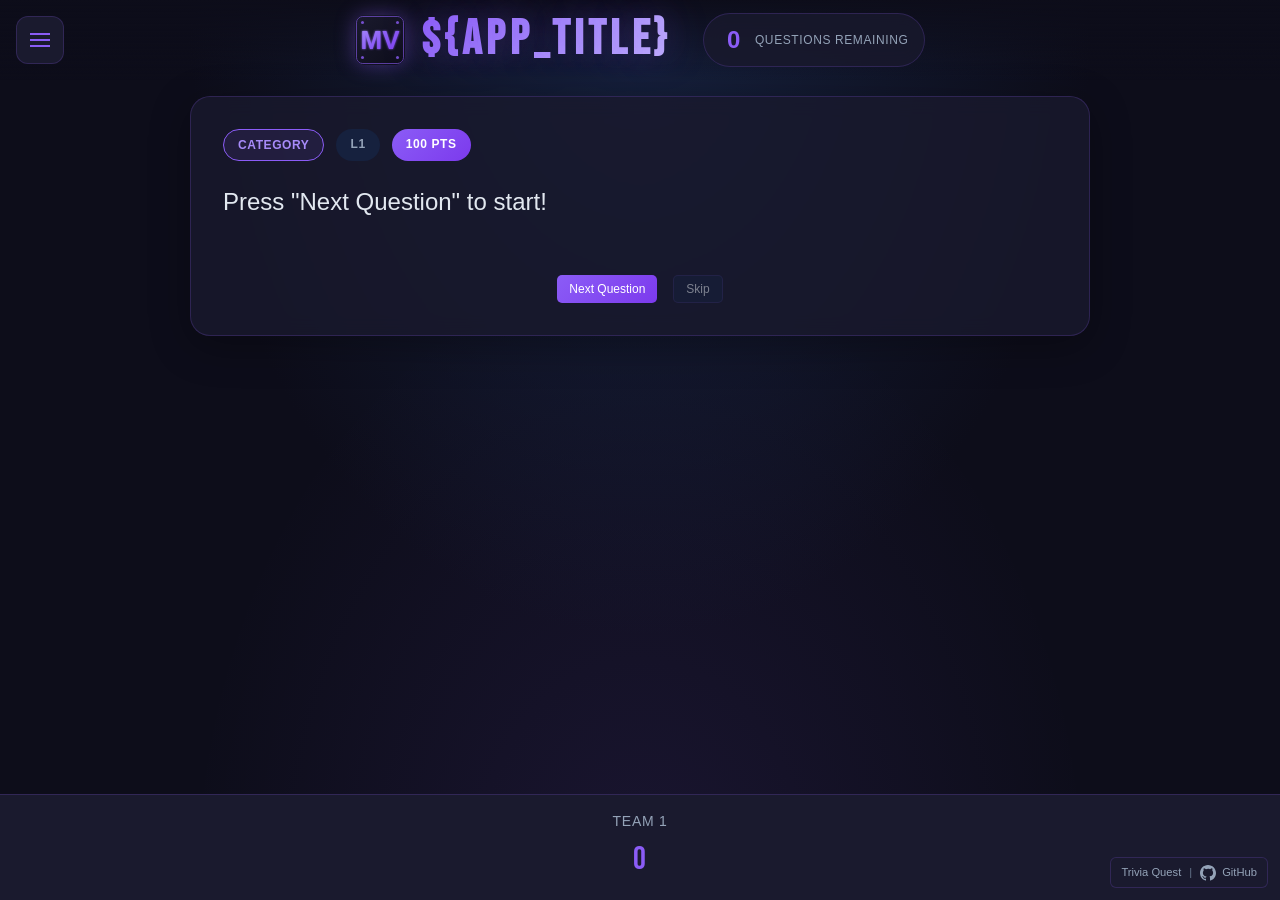
==== app/index.html @ c3cf3654 "Initial" ====
<!DOCTYPE html>
<html lang="en">
<head>
    <meta charset="UTF-8">
    <meta name="viewport" content="width=device-width, initial-scale=1.0">
    <title>${APP_TITLE}</title>
    <link rel="icon" type="image/svg+xml" href="logo.svg">
    <link rel="manifest" href="manifest.json">
    <meta name="theme-color" content="#8b5cf6">
    <meta name="apple-mobile-web-app-capable" content="yes">
    <meta name="apple-mobile-web-app-status-bar-style" content="black-translucent">
    <link rel="apple-touch-icon" href="logo.svg">
    <link rel="preconnect" href="https://fonts.googleapis.com">
    <link rel="preconnect" href="https://fonts.gstatic.com" crossorigin>
    <link href="https://fonts.googleapis.com/css2?family=Bebas+Neue&display=swap" rel="stylesheet">
    <link rel="stylesheet" href="style.css">
</head>
<body>
    <!-- Sidebar Toggle Button -->
    <button class="sidebar-toggle" id="sidebarToggle" aria-label="Toggle sidebar">
        <span class="hamburger"></span>
    </button>

    <!-- Left Sidebar -->
    <aside class="sidebar" id="sidebar">
        <div class="sidebar-header">
            <h2>Host Controls</h2>
        </div>
        
        <div class="sidebar-content">
            <!-- Game Mode -->
            <section class="control-section">
                <h3>Game Mode</h3>
                <div class="button-group">
                    <button class="btn btn-primary" id="singleModeBtn">Single Questions</button>
                    <button class="btn btn-secondary" id="jeopardyModeBtn">Jeopardy Board</button>
                </div>
            </section>

            <!-- Team Setup -->
            <section class="control-section">
                <h3>Teams</h3>
                <div class="form-group">
                    <label for="teamCount">Number of Teams</label>
                    <select id="teamCount">
                        <option value="1">1 (Solo Mode)</option>
                        <option value="2">2 Teams</option>
                        <option value="3">3 Teams</option>
                        <option value="4">4 Teams</option>
                    </select>
                </div>
                <div class="team-names-header">
                    <small>Click names below to edit:</small>
                </div>
                <div id="teamNames" class="team-names"></div>
            </section>

            <!-- Points Settings -->
            <section class="control-section">
                <h3>Points</h3>
                <div class="form-group">
                    <label class="checkbox-label">
                        <input type="checkbox" id="usePointValues" checked>
                        Use difficulty-based points
                    </label>
                </div>
                <div id="pointSettings" class="point-settings">
                    <div class="form-group">
                        <label for="l1Points">Base Points (Row 1)</label>
                        <input type="number" id="l1Points" value="100" min="1">
                    </div>
                    <div class="form-group">
                        <label for="l2Points">L2 Multiplier Points</label>
                        <input type="number" id="l2Points" value="200" min="1">
                    </div>
                </div>
            </section>

            <!-- Jeopardy Board Settings -->
            <section class="control-section">
                <h3>Jeopardy Board</h3>
                <div class="form-group">
                    <label for="jeopardyRows">
                        Number of Rows <span id="maxRowsInfo" class="max-rows-info">(max: 5)</span>
                    </label>
                    <input type="number" id="jeopardyRows" value="5" min="1" max="10">
                </div>
                <div class="form-group">
                    <label for="pointLabel">Point Label <small>(max 3 chars)</small></label>
                    <input type="text" id="pointLabel" value="" maxlength="3" placeholder="e.g., PTs, MVs, $">
                    <small>Leave empty for default ($100, $200...)</small>
                </div>
                <div class="form-group">
                    <label for="pointImageUrl">Custom Point Image URL</label>
                    <input type="text" id="pointImageUrl" value="" placeholder="https://... or leave empty">
                </div>
                <div class="form-group">
                    <label for="pointImageMode">Image Display Mode</label>
                    <select id="pointImageMode">
                        <option value="none">No Image (Text Only)</option>
                        <option value="replace">Replace Point Text</option>
                        <option value="fullcell">Full Cell Background</option>
                    </select>
                </div>
                <div class="form-group image-preview-group hidden" id="imagePreviewGroup">
                    <label>Preview:</label>
                    <div class="image-preview-box">
                        <img id="pointImagePreview" src="" alt="Preview">
                    </div>
                </div>
            </section>

            <!-- Feedback & Sound -->
            <section class="control-section">
                <h3>Effects</h3>
                <div class="form-group">
                    <label for="answerDifficulty">Answer Difficulty</label>
                    <select id="answerDifficulty">
                        <option value="easy">Easy (4 choices)</option>
                        <option value="medium">Medium (6 choices)</option>
                        <option value="hard">Hard (8 choices)</option>
                    </select>
                    <small>Controls how many answer options are shown</small>
                </div>
                <div class="form-group">
                    <label for="feedbackIntensity">Feedback Intensity</label>
                    <select id="feedbackIntensity">
                        <option value="low">Low (Border only)</option>
                        <option value="medium" selected>Medium (Color pulse)</option>
                        <option value="full">Full (Dramatic)</option>
                    </select>
                </div>
                <div class="form-group">
                    <label for="volumeSlider">Sound Volume</label>
                    <div class="volume-control">
                        <span class="volume-icon" id="volumeIcon">🔊</span>
                        <input type="range" id="volumeSlider" class="volume-slider" min="0" max="100" value="50">
                        <span class="volume-label" id="volumeLabel">50%</span>
                    </div>
                </div>
            </section>

            <!-- Question Management -->
            <section class="control-section">
                <h3>Questions</h3>
                <div class="button-group">
                    <button class="btn btn-accent" id="loadSampleBtn">Load Sample Questions</button>
                    <button class="btn btn-secondary" id="importBtn">Import JSONL</button>
                    <button class="btn btn-secondary" id="exportBtn">Export JSONL</button>
                </div>
                <input type="file" id="importFile" accept=".jsonl" hidden>
            </section>

            <!-- Add Question Form -->
            <section class="control-section">
                <h3>Add Question</h3>
                <form id="addQuestionForm">
                    <div class="form-group">
                        <label for="newCategory">Category</label>
                        <input type="text" id="newCategory" required placeholder="e.g., Science">
                    </div>
                    <div class="form-group">
                        <label for="newDifficulty">Difficulty</label>
                        <select id="newDifficulty" required>
                            <option value="L1">L1 (Easy)</option>
                            <option value="L2">L2 (Hard)</option>
                        </select>
                    </div>
                    <div class="form-group">
                        <label for="newQuestion">Question</label>
                        <textarea id="newQuestion" required placeholder="Enter your question..."></textarea>
                    </div>
                    <div class="form-group">
                        <label for="newAnswers">Correct Answer(s) <small>(comma-separated)</small></label>
                        <input type="text" id="newAnswers" required placeholder="e.g., Paris, paris">
                    </div>
                    <div class="form-group">
                        <label for="newIncorrect">Incorrect Answers <small>(3-7, comma-separated)</small></label>
                        <input type="text" id="newIncorrect" required placeholder="e.g., London, Berlin, Madrid, Rome, Vienna, Amsterdam, Brussels">
                    </div>
                    <button type="submit" class="btn btn-primary">Add Question</button>
                </form>
            </section>

            <!-- Reset -->
            <section class="control-section">
                <button class="btn btn-danger" id="resetBtn">Reset All Data</button>
            </section>
        </div>
    </aside>

    <!-- Main Content -->
    <main class="main-content" id="mainContent">
        <!-- Header -->
        <header class="game-header">
            <div class="logo-title">
                <img src="logo.svg" alt="MV Logo" class="header-logo">
                <h1 class="game-title">${APP_TITLE}</h1>
            </div>
            <div class="question-counter" id="questionCounter" aria-live="polite" aria-atomic="true">
                <span class="counter-number" id="remainingCount">0</span>
                <span class="counter-label">questions remaining</span>
            </div>
        </header>

        <!-- Single Question Mode -->
        <section class="game-area single-mode" id="singleMode">
            <div class="question-card" id="questionCard">
                <div class="question-meta">
                    <span class="category-badge" id="currentCategory">Category</span>
                    <span class="difficulty-badge" id="currentDifficulty">L1</span>
                    <span class="points-badge" id="currentPoints">100 pts</span>
                </div>
                <p class="question-text" id="questionText">Press "Next Question" to start!</p>
                <div class="answers-grid" id="answersGrid"></div>
                <div class="question-actions">
                    <button class="btn btn-primary" id="nextQuestionBtn">Next Question</button>
                    <button class="btn btn-secondary" id="skipQuestionBtn" disabled>Skip</button>
                </div>
            </div>
        </section>

        <!-- Jeopardy Mode -->
        <section class="game-area jeopardy-mode hidden" id="jeopardyMode">
            <div class="jeopardy-board" id="jeopardyBoard"></div>
        </section>

        <!-- Question Modal (for Jeopardy) -->
        <div class="modal-overlay hidden" id="questionModal" role="dialog" aria-modal="true" aria-labelledby="modalQuestionText">
            <div class="modal-content">
                <div class="question-meta">
                    <span class="category-badge" id="modalCategory">Category</span>
                    <span class="difficulty-badge" id="modalDifficulty">L1</span>
                    <span class="points-badge" id="modalPoints">100 pts</span>
                </div>
                <p class="question-text" id="modalQuestionText">Question goes here</p>
                <div class="answers-grid" id="modalAnswersGrid"></div>
                <div class="modal-actions">
                    <button class="btn btn-secondary" id="closeModalBtn">Close</button>
                </div>
            </div>
        </div>
    </main>

    <!-- Team Scoreboard -->
    <footer class="scoreboard hidden" id="scoreboard" aria-live="polite">
        <div class="scoreboard-inner" id="scoreboardInner" aria-label="Team scores"></div>
        <div class="award-points hidden" id="awardPoints">
            <span class="award-label">Award points to:</span>
            <div class="award-buttons" id="awardButtons"></div>
            <button class="btn btn-small btn-secondary" id="noPointsBtn">Skip / No Points</button>
        </div>
    </footer>

    <!-- GitHub Footer -->
    <div class="github-footer">
        <span class="footer-brand">Trivia Quest</span>
        <span class="footer-divider">|</span>
        <a href="https://github.com/jonesckevin/trivia-quest" target="_blank" rel="noopener noreferrer" class="github-link" title="View on GitHub">
            <svg class="github-icon" viewBox="0 0 24 24" fill="currentColor" xmlns="http://www.w3.org/2000/svg">
                <path d="M12 0C5.374 0 0 5.373 0 12c0 5.302 3.438 9.8 8.207 11.387.599.111.793-.261.793-.577v-2.234c-3.338.726-4.033-1.416-4.033-1.416-.546-1.387-1.333-1.756-1.333-1.756-1.089-.745.083-.729.083-.729 1.205.084 1.839 1.237 1.839 1.237 1.07 1.834 2.807 1.304 3.492.997.107-.775.418-1.305.762-1.604-2.665-.305-5.467-1.334-5.467-5.931 0-1.311.469-2.381 1.236-3.221-.124-.303-.535-1.524.117-3.176 0 0 1.008-.322 3.301 1.23A11.509 11.509 0 0112 5.803c1.02.005 2.047.138 3.006.404 2.291-1.552 3.297-1.23 3.297-1.23.653 1.653.242 2.874.118 3.176.77.84 1.235 1.911 1.235 3.221 0 4.609-2.807 5.624-5.479 5.921.43.372.823 1.102.823 2.222v3.293c0 .319.192.694.801.576C20.566 21.797 24 17.3 24 12c0-6.627-5.373-12-12-12z"/>
            </svg>
            <span>GitHub</span>
        </a>
    </div>

    <script src="app.js"></script>
</body>
</html>
---- app/style.css ----
/* ==================== CSS RESET & BASE ==================== */
*, *::before, *::after {
    box-sizing: border-box;
    margin: 0;
    padding: 0;
}

:root {
    /* Midnight Dark Theme */
    --bg-primary: #0d0d1a;
    --bg-secondary: #1a1a2e;
    --bg-tertiary: #16213e;
    --bg-card: rgba(26, 26, 46, 0.8);
    
    /* Purple Accents */
    --accent-primary: #8b5cf6;
    --accent-hover: #a78bfa;
    --accent-active: #7c3aed;
    --accent-glow: rgba(139, 92, 246, 0.4);
    --accent-subtle: rgba(139, 92, 246, 0.1);
    
    /* Text Colors */
    --text-primary: #e2e8f0;
    --text-secondary: #94a3b8;
    --text-muted: #64748b;
    
    /* Semantic Colors */
    --success: #10b981;
    --success-glow: rgba(16, 185, 129, 0.4);
    --error: #ef4444;
    --error-glow: rgba(239, 68, 68, 0.4);
    --warning: #f59e0b;
    
    /* Borders */
    --border-color: rgba(139, 92, 246, 0.2);
    --border-hover: rgba(139, 92, 246, 0.5);
    
    /* Sizing */
    --sidebar-width: 260px;
    --header-height: 80px;
    --scoreboard-height: 70px;
    
    /* Animation */
    --transition-fast: 0.15s ease;
    --transition-normal: 0.3s ease;
    --transition-slow: 0.5s ease;
}

html {
    font-size: 16px;
    scroll-behavior: smooth;
}

body {
    font-family: -apple-system, BlinkMacSystemFont, 'Segoe UI', Roboto, Oxygen, Ubuntu, sans-serif;
    background: var(--bg-primary);
    background-image: 
        radial-gradient(ellipse at top, var(--bg-tertiary) 0%, transparent 50%),
        radial-gradient(ellipse at bottom, var(--accent-subtle) 0%, transparent 50%);
    color: var(--text-primary);
    min-height: 100vh;
    overflow-x: hidden;
    line-height: 1.5;
}

/* ==================== TYPOGRAPHY ==================== */
.game-title {
    font-family: 'Bebas Neue', sans-serif;
    font-size: 3rem;
    letter-spacing: 0.1em;
    background: linear-gradient(135deg, var(--accent-primary), var(--accent-hover), #c4b5fd);
    -webkit-background-clip: text;
    -webkit-text-fill-color: transparent;
    background-clip: text;
    text-shadow: 0 0 40px var(--accent-glow);
    animation: titleGlow 3s ease-in-out infinite alternate;
}

@keyframes titleGlow {
    from { filter: drop-shadow(0 0 20px var(--accent-glow)); }
    to { filter: drop-shadow(0 0 40px var(--accent-primary)); }
}

h2, h3 {
    color: var(--text-primary);
    font-weight: 600;
}

/* ==================== SIDEBAR ==================== */
.sidebar {
    position: fixed;
    top: 0;
    left: 0;
    width: var(--sidebar-width);
    height: 100vh;
    background: var(--bg-secondary);
    border-right: 1px solid var(--border-color);
    transform: translateX(-100%);
    transition: transform var(--transition-normal);
    z-index: 1000;
    display: flex;
    flex-direction: column;
    backdrop-filter: blur(10px);
}

.sidebar.open {
    transform: translateX(0);
}

.sidebar-header {
    padding: 0.5rem 0.75rem;
    border-bottom: 1px solid var(--border-color);
    background: var(--bg-tertiary);
}

.sidebar-header h2 {
    font-size: 0.875rem;
    color: var(--accent-primary);
}

.sidebar-content {
    flex: 1;
    overflow-y: auto;
    padding: 0.5rem;
}

.sidebar-content::-webkit-scrollbar {
    width: 6px;
}

.sidebar-content::-webkit-scrollbar-track {
    background: var(--bg-primary);
}

.sidebar-content::-webkit-scrollbar-thumb {
    background: var(--accent-primary);
    border-radius: 3px;
}

/* Sidebar Toggle Button */
.sidebar-toggle {
    position: fixed;
    top: 1rem;
    left: 1rem;
    width: 48px;
    height: 48px;
    background: var(--bg-secondary);
    border: 1px solid var(--border-color);
    border-radius: 12px;
    cursor: pointer;
    z-index: 1001;
    display: flex;
    align-items: center;
    justify-content: center;
    transition: all var(--transition-fast);
}

.sidebar-toggle:hover {
    background: var(--bg-tertiary);
    border-color: var(--accent-primary);
    box-shadow: 0 0 20px var(--accent-glow);
}

.sidebar-toggle.active {
    left: calc(var(--sidebar-width) + 1rem);
}

.hamburger {
    width: 20px;
    height: 20px;
    display: flex;
    align-items: center;
    justify-content: center;
    position: relative;
}

.hamburger::before,
.hamburger::after {
    content: '';
    position: absolute;
    width: 20px;
    height: 2px;
    background: var(--accent-primary);
    transition: all var(--transition-fast);
    left: 0;
}

.hamburger::before { 
    top: 3px;
    box-shadow: 0 6px 0 var(--accent-primary);
}
.hamburger::after { 
    bottom: 3px;
}

.sidebar-toggle.active .hamburger::before {
    top: 50%;
    transform: translateY(-50%) rotate(45deg);
    box-shadow: none;
}

.sidebar-toggle.active .hamburger::after {
    bottom: 50%;
    transform: translateY(50%) rotate(-45deg);
}

/* ==================== CONTROL SECTIONS ==================== */
.control-section {
    background: var(--bg-card);
    border: 1px solid var(--border-color);
    border-radius: 6px;
    padding: 0.4rem 0.5rem;
    margin-bottom: 0.375rem;
}

.control-section h3 {
    font-size: 0.625rem;
    text-transform: uppercase;
    letter-spacing: 0.05em;
    color: var(--accent-hover);
    margin-bottom: 0.375rem;
}

.form-group {
    margin-bottom: 0.375rem;
}

.form-group:last-child {
    margin-bottom: 0;
}

.form-group label {
    display: block;
    font-size: 0.7rem;
    color: var(--text-secondary);
    margin-bottom: 0.1rem;
}

.form-group small {
    color: var(--text-muted);
}

.max-rows-info {
    font-size: 0.65rem;
    color: var(--accent-hover);
    font-weight: normal;
}

input[type="text"],
input[type="number"],
textarea,
select {
    width: 100%;
    padding: 0.3rem 0.5rem;
    background: var(--bg-primary);
    border: 1px solid var(--border-color);
    border-radius: 4px;
    color: var(--text-primary);
    font-size: 0.75rem;
    transition: all var(--transition-fast);
}

input:focus,
textarea:focus,
select:focus {
    outline: none;
    border-color: var(--accent-primary);
    box-shadow: 0 0 0 3px var(--accent-subtle);
}

textarea {
    min-height: 50px;
    resize: vertical;
}

select {
    cursor: pointer;
}

.checkbox-label {
    display: flex;
    align-items: center;
    gap: 0.25rem;
    cursor: pointer;
    font-size: 0.7rem;
}

.checkbox-label input[type="checkbox"] {
    width: 12px;
    height: 12px;
    accent-color: var(--accent-primary);
    cursor: pointer;
}

.point-settings {
    margin-top: 0.5rem;
    padding-top: 0.5rem;
    border-top: 1px solid var(--border-color);
}

.team-names-header {
    margin-top: 0.5rem;
    margin-bottom: 0.25rem;
}

.team-names-header small {
    color: var(--text-muted);
    font-style: italic;
}

.team-name-input {
    transition: all var(--transition-fast);
}

.team-name-input:hover {
    border-color: var(--accent-primary);
}

.team-name-input:focus {
    background: var(--bg-secondary);
}

.image-preview-group {
    margin-top: 0.5rem;
}

.image-preview-box {
    width: 48px;
    height: 48px;
    border: 1px solid var(--border-color);
    border-radius: 6px;
    overflow: hidden;
    background: var(--bg-primary);
    display: flex;
    align-items: center;
    justify-content: center;
}

.image-preview-box img {
    max-width: 100%;
    max-height: 100%;
    object-fit: contain;
}

/* ==================== BUTTONS ==================== */
.btn {
    display: inline-flex;
    align-items: center;
    justify-content: center;
    padding: 0.375rem 0.75rem;
    font-size: 0.75rem;
    font-weight: 500;
    border: none;
    border-radius: 5px;
    cursor: pointer;
    transition: all var(--transition-fast);
    gap: 0.25rem;
}

.btn:disabled {
    opacity: 0.5;
    cursor: not-allowed;
}

.btn-primary {
    background: linear-gradient(135deg, var(--accent-primary), var(--accent-active));
    color: white;
}

.btn-primary:hover:not(:disabled) {
    background: linear-gradient(135deg, var(--accent-hover), var(--accent-primary));
    box-shadow: 0 0 20px var(--accent-glow);
    transform: translateY(-1px);
}

.btn-secondary {
    background: var(--bg-tertiary);
    color: var(--text-primary);
    border: 1px solid var(--border-color);
}

.btn-secondary:hover:not(:disabled) {
    background: var(--bg-secondary);
    border-color: var(--accent-primary);
}

.btn-accent {
    background: var(--accent-subtle);
    color: var(--accent-hover);
    border: 1px solid var(--accent-primary);
}

.btn-accent:hover:not(:disabled) {
    background: var(--accent-primary);
    color: white;
}

.btn-danger {
    background: linear-gradient(135deg, var(--error), #dc2626);
    color: white;
}

.btn-danger:hover:not(:disabled) {
    box-shadow: 0 0 20px var(--error-glow);
    transform: translateY(-1px);
}

.btn-success {
    background: linear-gradient(135deg, var(--success), #059669);
    color: white;
}

.btn-success:hover:not(:disabled) {
    box-shadow: 0 0 20px var(--success-glow);
    transform: translateY(-1px);
}

.btn-small {
    padding: 0.2rem 0.4rem;
    font-size: 0.65rem;
}

.button-group {
    display: flex;
    flex-direction: column;
    gap: 0.25rem;
}

.button-group .btn {
    width: 100%;
}

/* Active state for mode buttons */
.btn.active {
    background: var(--accent-primary);
    color: white;
    box-shadow: 0 0 15px var(--accent-glow);
}

/* ==================== MAIN CONTENT ==================== */
.main-content {
    min-height: 100vh;
    padding: 1rem;
    padding-top: calc(var(--header-height) + 1rem);
    padding-bottom: calc(var(--scoreboard-height) + 2rem);
    transition: padding-left var(--transition-normal);
}

.sidebar.open ~ .main-content {
    padding-left: calc(var(--sidebar-width) + 2rem);
}

/* ==================== HEADER ==================== */
.game-header {
    position: fixed;
    top: 0;
    left: 0;
    right: 0;
    height: var(--header-height);
    background: linear-gradient(180deg, var(--bg-primary) 0%, transparent 100%);
    display: flex;
    align-items: center;
    justify-content: center;
    gap: 2rem;
    padding: 0 5rem;
    z-index: 100;
}

.logo-title {
    display: flex;
    align-items: center;
    gap: 1rem;
}

.header-logo {
    width: 50px;
    height: 50px;
    border-radius: 10px;
    box-shadow: 0 0 20px var(--accent-glow);
}

.question-counter {
    display: flex;
    align-items: center;
    gap: 0.5rem;
    background: var(--bg-card);
    border: 1px solid var(--border-color);
    border-radius: 50px;
    padding: 0.5rem 1rem;
    backdrop-filter: blur(10px);
}

.counter-number {
    font-size: 1.5rem;
    font-weight: 700;
    color: var(--accent-primary);
    min-width: 2ch;
    text-align: center;
}

.counter-label {
    font-size: 0.75rem;
    color: var(--text-secondary);
    text-transform: uppercase;
    letter-spacing: 0.05em;
}

/* ==================== GAME AREA ==================== */
.game-area {
    max-width: 900px;
    margin: 0 auto;
}

.game-area.jeopardy-mode {
    max-width: 100%;
    display: flex;
    justify-content: center;
    overflow-x: auto;
    padding: 0 1rem;
}

.hidden {
    display: none !important;
}

/* ==================== QUESTION CARD ==================== */
.question-card {
    background: var(--bg-card);
    border: 1px solid var(--border-color);
    border-radius: 20px;
    padding: 2rem;
    backdrop-filter: blur(10px);
    box-shadow: 0 10px 40px rgba(0, 0, 0, 0.3);
}

.question-meta {
    display: flex;
    gap: 0.75rem;
    margin-bottom: 1.5rem;
    flex-wrap: wrap;
}

.category-badge,
.difficulty-badge,
.points-badge {
    padding: 0.375rem 0.875rem;
    border-radius: 50px;
    font-size: 0.75rem;
    font-weight: 600;
    text-transform: uppercase;
    letter-spacing: 0.05em;
}

.category-badge {
    background: var(--accent-subtle);
    color: var(--accent-hover);
    border: 1px solid var(--accent-primary);
}

.difficulty-badge {
    background: var(--bg-tertiary);
    color: var(--text-secondary);
}

.difficulty-badge.l1 {
    background: rgba(16, 185, 129, 0.2);
    color: var(--success);
}

.difficulty-badge.l2 {
    background: rgba(245, 158, 11, 0.2);
    color: var(--warning);
}

.points-badge {
    background: linear-gradient(135deg, var(--accent-primary), var(--accent-active));
    color: white;
}

.question-text {
    font-size: 1.5rem;
    font-weight: 500;
    line-height: 1.4;
    margin-bottom: 2rem;
    color: var(--text-primary);
}

/* ==================== ANSWERS GRID ==================== */
.answers-grid {
    display: flex;
    flex-wrap: wrap;
    gap: 0.75rem;
    margin-bottom: 1.5rem;
}

.answer-btn {
    flex: 1 1 calc(50% - 0.375rem);
    min-width: 180px;
    padding: 0.875rem 1.25rem;
    background: var(--bg-tertiary);
    border: 2px solid var(--border-color);
    border-radius: 12px;
    color: var(--text-primary);
    font-size: 0.9375rem;
    cursor: pointer;
    transition: all var(--transition-fast);
    text-align: left;
}

/* When there are more than 4 answers, allow 3 per row on larger screens */
.answers-grid.many-answers .answer-btn {
    flex: 1 1 calc(33.333% - 0.5rem);
}

.answer-btn:hover:not(:disabled) {
    border-color: var(--accent-primary);
    background: var(--bg-secondary);
    transform: translateY(-2px);
    box-shadow: 0 5px 20px var(--accent-glow);
}

.answer-btn:disabled {
    cursor: default;
}

/* Multi-select answer styling */
.answer-btn.selected {
    border-color: var(--accent-primary);
    background: var(--accent-subtle);
    box-shadow: 0 0 15px var(--accent-glow);
}

.multi-select-hint {
    width: 100%;
    text-align: center;
    color: var(--accent-hover);
    font-size: 0.875rem;
    margin-bottom: 0.5rem;
    padding: 0.5rem;
    background: var(--accent-subtle);
    border-radius: 8px;
    border: 1px dashed var(--accent-primary);
}

.submit-answers-btn {
    width: 100%;
    margin-top: 0.5rem;
    padding: 0.75rem 1.5rem;
    background: linear-gradient(135deg, var(--accent-primary), var(--accent-active));
    border: none;
    border-radius: 8px;
    color: white;
    font-size: 1rem;
    font-weight: 600;
    cursor: pointer;
    transition: all var(--transition-fast);
}

.submit-answers-btn:hover:not(:disabled) {
    background: linear-gradient(135deg, var(--accent-hover), var(--accent-primary));
    box-shadow: 0 0 25px var(--accent-glow);
    transform: translateY(-2px);
}

.submit-answers-btn:disabled {
    opacity: 0.5;
    cursor: not-allowed;
}

/* Answer Feedback - Low */
.answer-btn.correct.feedback-low {
    border-color: var(--success);
}

.answer-btn.incorrect.feedback-low {
    border-color: var(--error);
}

/* Answer Feedback - Medium */
.answer-btn.correct.feedback-medium {
    border-color: var(--success);
    background: rgba(16, 185, 129, 0.2);
    animation: pulseCorrect 0.5s ease;
}

.answer-btn.incorrect.feedback-medium {
    border-color: var(--error);
    background: rgba(239, 68, 68, 0.2);
    animation: pulseIncorrect 0.5s ease;
}

/* Answer Feedback - Full */
.answer-btn.correct.feedback-full {
    border-color: var(--success);
    background: rgba(16, 185, 129, 0.3);
    box-shadow: 0 0 30px var(--success-glow);
    animation: bounceCorrect 0.6s ease;
}

.answer-btn.incorrect.feedback-full {
    border-color: var(--error);
    background: rgba(239, 68, 68, 0.3);
    box-shadow: 0 0 30px var(--error-glow);
    animation: shakeIncorrect 0.5s ease;
}

@keyframes pulseCorrect {
    0%, 100% { transform: scale(1); }
    50% { transform: scale(1.02); }
}

@keyframes pulseIncorrect {
    0%, 100% { transform: scale(1); }
    50% { transform: scale(0.98); }
}

@keyframes bounceCorrect {
    0% { transform: scale(1); }
    30% { transform: scale(1.05); }
    50% { transform: scale(0.95); }
    70% { transform: scale(1.02); }
    100% { transform: scale(1); }
}

@keyframes shakeIncorrect {
    0%, 100% { transform: translateX(0); }
    20% { transform: translateX(-10px); }
    40% { transform: translateX(10px); }
    60% { transform: translateX(-5px); }
    80% { transform: translateX(5px); }
}

.question-actions {
    display: flex;
    gap: 1rem;
    justify-content: center;
}

/* ==================== JEOPARDY BOARD ==================== */
.jeopardy-board {
    display: flex;
    flex-direction: column;
    gap: 0.5rem;
    padding: 1rem;
    background: var(--bg-card);
    border: 3px solid var(--accent-primary);
    border-radius: 16px;
    box-shadow: 0 0 40px var(--accent-glow);
    width: fit-content;
    min-width: min-content;
}

.jeopardy-row {
    display: grid;
    grid-template-columns: 60px repeat(calc(var(--category-count) - 1), minmax(100px, 150px));
    gap: 0.5rem;
}

.jeopardy-cell {
    height: 70px;
    display: flex;
    align-items: center;
    justify-content: center;
    border-radius: 8px;
    font-weight: 700;
    text-transform: uppercase;
    transition: all var(--transition-fast);
    opacity: 0;
    animation-fill-mode: forwards;
}

.header-cell {
    background: linear-gradient(180deg, var(--accent-primary), var(--accent-active));
    color: white;
    font-size: 0.7rem;
    letter-spacing: 0.03em;
    padding: 0.4rem 0.2rem;
    text-align: center;
    white-space: nowrap;
    overflow: hidden;
    text-overflow: ellipsis;
    opacity: 1;
    animation: none;
}

.corner-cell {
    background: var(--bg-tertiary);
    border: 2px solid var(--border-color);
    opacity: 1;
    animation: none;
}

.row-label-cell {
    background: linear-gradient(90deg, var(--accent-active), var(--accent-primary));
    color: white;
    font-family: 'Bebas Neue', sans-serif;
    font-size: 1.25rem;
    border: 2px solid var(--accent-primary);
    display: flex;
    align-items: center;
    justify-content: center;
    text-shadow: 1px 1px 3px rgba(0, 0, 0, 0.5);
    opacity: 1;
    animation: none;
    cursor: default;
}

.value-cell {
    background: linear-gradient(180deg, #1e3a5f, #0f2744);
    border: 2px solid #2563eb;
    color: #fbbf24;
    font-family: 'Bebas Neue', sans-serif;
    font-size: 1.5rem;
    cursor: pointer;
    text-shadow: 2px 2px 4px rgba(0, 0, 0, 0.5);
}

.value-cell:hover:not(.used):not(.empty) {
    transform: scale(1.05);
    box-shadow: 0 0 30px rgba(251, 191, 36, 0.4);
    z-index: 10;
}

.value-cell.used {
    background: var(--bg-primary);
    border-color: var(--border-color);
    color: var(--text-muted);
    cursor: default;
    opacity: 0.5;
    text-decoration: line-through;
}

.value-cell.empty {
    background: var(--bg-primary);
    border-color: var(--border-color);
    color: var(--text-muted);
    cursor: default;
}

/* Cell with full background image */
.value-cell.image-fullcell {
    background-size: cover;
    background-position: center;
    background-repeat: no-repeat;
    position: relative;
}

.value-cell.image-fullcell::before {
    content: '';
    position: absolute;
    inset: 0;
    background: rgba(0, 0, 0, 0.4);
    border-radius: inherit;
}

.cell-points-overlay {
    position: relative;
    z-index: 1;
    text-shadow: 2px 2px 4px rgba(0, 0, 0, 0.8);
}

/* Cell with image replacing text */
.cell-point-image {
    width: 50%;
    height: 50%;
    object-fit: contain;
    filter: drop-shadow(0 2px 4px rgba(0, 0, 0, 0.5));
}

.cell-points-small {
    position: absolute;
    bottom: 5px;
    right: 8px;
    font-size: 0.75rem;
    color: var(--text-secondary);
    text-shadow: 1px 1px 2px rgba(0, 0, 0, 0.8);
}

.value-cell {
    position: relative;
}

.no-questions {
    text-align: center;
    color: var(--text-secondary);
    padding: 3rem;
    font-size: 1.125rem;
}

/* Jeopardy Animations */
@keyframes springIn {
    0% { opacity: 0; transform: scale(0); }
    60% { transform: scale(1.1); }
    100% { opacity: 1; transform: scale(1); }
}

@keyframes bounceIn {
    0% { opacity: 0; transform: translateY(-100px); }
    60% { transform: translateY(10px); }
    100% { opacity: 1; transform: translateY(0); }
}

@keyframes flipIn {
    0% { opacity: 0; transform: perspective(400px) rotateY(90deg); }
    100% { opacity: 1; transform: perspective(400px) rotateY(0); }
}

@keyframes slideInLeft {
    0% { opacity: 0; transform: translateX(-100px); }
    100% { opacity: 1; transform: translateX(0); }
}

@keyframes slideInRight {
    0% { opacity: 0; transform: translateX(100px); }
    100% { opacity: 1; transform: translateX(0); }
}

@keyframes slideInUp {
    0% { opacity: 0; transform: translateY(100px); }
    100% { opacity: 1; transform: translateY(0); }
}

/* ==================== MODAL ==================== */
.modal-overlay {
    position: fixed;
    inset: 0;
    background: rgba(0, 0, 0, 0.8);
    backdrop-filter: blur(5px);
    display: flex;
    align-items: center;
    justify-content: center;
    z-index: 2000;
    padding: 1rem;
    animation: fadeIn 0.3s ease;
}

@keyframes fadeIn {
    from { opacity: 0; }
    to { opacity: 1; }
}

.modal-content {
    background: var(--bg-secondary);
    border: 2px solid var(--accent-primary);
    border-radius: 20px;
    padding: 2rem;
    max-width: 700px;
    width: 100%;
    max-height: 90vh;
    overflow-y: auto;
    box-shadow: 0 0 60px var(--accent-glow);
    animation: modalSlideIn 0.3s ease;
}

@keyframes modalSlideIn {
    from { 
        opacity: 0;
        transform: scale(0.9) translateY(20px);
    }
    to { 
        opacity: 1;
        transform: scale(1) translateY(0);
    }
}

.modal-actions {
    display: flex;
    justify-content: center;
    margin-top: 1.5rem;
}

/* ==================== SCOREBOARD ==================== */
.scoreboard {
    position: fixed;
    bottom: 0;
    left: 0;
    right: 0;
    background: var(--bg-secondary);
    border-top: 1px solid var(--border-color);
    padding: 1rem 2rem;
    z-index: 500;
    backdrop-filter: blur(10px);
}

.scoreboard-inner {
    display: flex;
    justify-content: center;
    gap: 3rem;
    flex-wrap: wrap;
}

.team-score {
    display: flex;
    flex-direction: column;
    align-items: center;
    gap: 0.25rem;
}

.team-name {
    font-size: 0.875rem;
    color: var(--text-secondary);
    text-transform: uppercase;
    letter-spacing: 0.05em;
}

.team-points {
    font-family: 'Bebas Neue', sans-serif;
    font-size: 2rem;
    color: var(--accent-primary);
    transition: all var(--transition-fast);
}

.team-points.score-bump {
    animation: scoreBump 0.3s ease;
}

@keyframes scoreBump {
    0% { transform: scale(1); }
    50% { transform: scale(1.3); color: var(--success); }
    100% { transform: scale(1); }
}

.award-points {
    display: flex;
    align-items: center;
    justify-content: center;
    gap: 1rem;
    margin-top: 0.75rem;
    padding-top: 0.75rem;
    border-top: 1px solid var(--border-color);
    flex-wrap: wrap;
}

.award-points > span {
    font-size: 0.875rem;
    color: var(--text-secondary);
}

.award-buttons {
    display: flex;
    gap: 0.5rem;
    flex-wrap: wrap;
}

/* ==================== RESPONSIVE ==================== */
@media (max-width: 768px) {
    :root {
        --sidebar-width: 100%;
        --header-height: 100px;
    }
    
    .game-title {
        font-size: 2rem;
    }
    
    .game-header {
        flex-direction: column;
        gap: 0.5rem;
        padding: 1rem;
    }
    
    .sidebar.open ~ .main-content {
        padding-left: 1rem;
    }
    
    .sidebar-toggle.active {
        left: 1rem;
        top: auto;
        bottom: 1rem;
    }
    
    .question-text {
        font-size: 1.25rem;
    }
    
    .answer-btn {
        flex: 1 1 calc(50% - 0.5rem);
        min-width: 140px;
        padding: 0.75rem 1rem;
        font-size: 0.875rem;
    }
    
    .jeopardy-row {
        grid-template-columns: 50px repeat(calc(var(--category-count) - 1), minmax(80px, 1fr));
    }

    .jeopardy-cell {
        height: 60px;
    }

    .value-cell {
        font-size: 1rem;
    }

    .row-label-cell {
        font-size: 1rem;
    }

    .header-cell {
        font-size: 0.55rem;
        padding: 0.3rem 0.15rem;
    }
    
    .scoreboard-inner {
        gap: 1.5rem;
    }
    
    .team-points {
        font-size: 1.5rem;
    }
}

@media (max-width: 480px) {
    .answer-btn {
        flex: 1 1 100%;
    }
    
    .question-actions {
        flex-direction: column;
    }
    
    .question-actions .btn {
        width: 100%;
    }
}

/* ==================== SCROLLBAR ==================== */
::-webkit-scrollbar {
    width: 8px;
    height: 8px;
}

::-webkit-scrollbar-track {
    background: var(--bg-primary);
}

::-webkit-scrollbar-thumb {
    background: var(--accent-primary);
    border-radius: 4px;
}

::-webkit-scrollbar-thumb:hover {
    background: var(--accent-hover);
}

/* ==================== SELECTION ==================== */
::selection {
    background: var(--accent-primary);
    color: white;
}

/* ==================== GITHUB FOOTER ==================== */
.github-footer {
    position: fixed;
    bottom: 0.75rem;
    right: 0.75rem;
    z-index: 1100;
    display: flex;
    align-items: center;
    gap: 0.5rem;
    padding: 0.375rem 0.625rem;
    background: var(--bg-secondary);
    border: 1px solid var(--border-color);
    border-radius: 6px;
    backdrop-filter: blur(10px);
}

.footer-brand {
    color: var(--text-secondary);
    font-size: 0.7rem;
    font-weight: 500;
}

.footer-divider {
    color: var(--text-muted);
    font-size: 0.7rem;
}

.github-link {
    display: flex;
    align-items: center;
    gap: 0.375rem;
    color: var(--text-secondary);
    text-decoration: none;
    font-size: 0.7rem;
    transition: all var(--transition-fast);
}

.github-link:hover {
    color: var(--text-primary);
}

.github-footer:hover {
    border-color: var(--accent-primary);
    box-shadow: 0 0 15px var(--accent-glow);
}

.github-icon {
    width: 16px;
    height: 16px;
}

/* ==================== FOCUS VISIBLE STYLES ==================== */
.btn:focus-visible,
.answer-btn:focus-visible,
.value-cell:focus-visible,
.submit-answers-btn:focus-visible,
.sidebar-toggle:focus-visible,
.github-link:focus-visible {
    outline: 3px solid var(--accent-hover);
    outline-offset: 2px;
}

.checkbox-label input[type="checkbox"]:focus-visible,
.checkbox-label input[type="range"]:focus-visible {
    outline: 2px solid var(--accent-hover);
    outline-offset: 2px;
}

/* ==================== LOADING TRANSITIONS ==================== */
.question-card {
    transition: opacity 0.2s ease, transform 0.2s ease;
}

.question-card.loading {
    opacity: 0.5;
    transform: scale(0.98);
    pointer-events: none;
}

.question-card.fade-in {
    animation: questionFadeIn 0.3s ease forwards;
}

@keyframes questionFadeIn {
    from {
        opacity: 0;
        transform: translateY(10px);
    }
    to {
        opacity: 1;
        transform: translateY(0);
    }
}

/* ==================== CONFETTI ANIMATION ==================== */
.confetti-container {
    position: fixed;
    top: 0;
    left: 0;
    width: 100%;
    height: 100%;
    pointer-events: none;
    z-index: 9999;
    overflow: hidden;
}

.confetti {
    position: absolute;
    width: 10px;
    height: 10px;
    opacity: 0;
    animation: confettiFall 3s ease-out forwards;
}

.confetti:nth-child(odd) {
    background: var(--accent-primary);
}

.confetti:nth-child(even) {
    background: var(--success);
}

.confetti:nth-child(3n) {
    background: var(--warning);
    border-radius: 50%;
}

.confetti:nth-child(4n) {
    background: var(--accent-hover);
    transform: rotate(45deg);
}

@keyframes confettiFall {
    0% {
        opacity: 1;
        transform: translateY(-100%) rotate(0deg);
    }
    100% {
        opacity: 0;
        transform: translateY(100vh) rotate(720deg);
    }
}

/* ==================== VOLUME SLIDER ==================== */
.volume-control {
    display: flex;
    align-items: center;
    gap: 0.5rem;
}

.volume-slider {
    -webkit-appearance: none;
    appearance: none;
    width: 80px;
    height: 4px;
    background: var(--bg-primary);
    border-radius: 2px;
    outline: none;
    cursor: pointer;
}

.volume-slider::-webkit-slider-thumb {
    -webkit-appearance: none;
    appearance: none;
    width: 14px;
    height: 14px;
    background: var(--accent-primary);
    border-radius: 50%;
    cursor: pointer;
    transition: all var(--transition-fast);
}

.volume-slider::-webkit-slider-thumb:hover {
    background: var(--accent-hover);
    transform: scale(1.2);
}

.volume-slider::-moz-range-thumb {
    width: 14px;
    height: 14px;
    background: var(--accent-primary);
    border: none;
    border-radius: 50%;
    cursor: pointer;
}

.volume-label {
    font-size: 0.7rem;
    color: var(--text-secondary);
    min-width: 24px;
}

.volume-icon {
    font-size: 0.8rem;
}

/* ==================== EMPTY STATE ==================== */
.empty-state {
    text-align: center;
    padding: 3rem 2rem;
    color: var(--text-secondary);
}

.empty-state-icon {
    font-size: 3rem;
    margin-bottom: 1rem;
    opacity: 0.5;
}

.empty-state-title {
    font-size: 1.25rem;
    margin-bottom: 0.5rem;
    color: var(--text-primary);
}

.empty-state-text {
    font-size: 0.875rem;
    margin-bottom: 1.5rem;
}

/* ==================== SCREEN READER ONLY ==================== */
.sr-only {
    position: absolute;
    width: 1px;
    height: 1px;
    padding: 0;
    margin: -1px;
    overflow: hidden;
    clip: rect(0, 0, 0, 0);
    white-space: nowrap;
    border: 0;
}
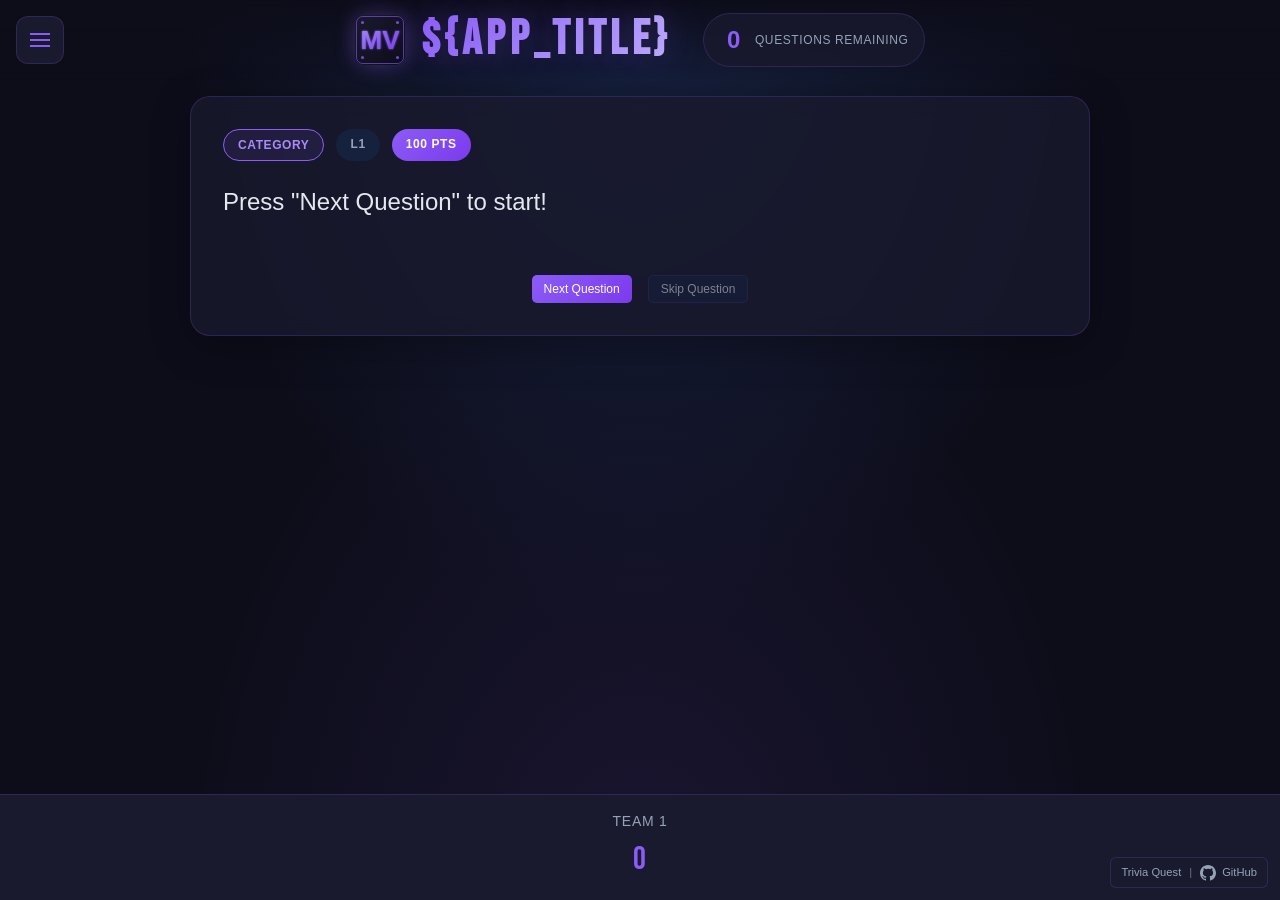
==== commit 80a34714: "Update for more Example Questions and UX updates." ====
--- a/app/index.html
+++ b/app/index.html
@@ -29,162 +29,147 @@
         
         <div class="sidebar-content">
             <!-- Game Mode -->
-            <section class="control-section">
+            <section class="control-section" data-section="game-mode">
                 <h3>Game Mode</h3>
-                <div class="button-group">
-                    <button class="btn btn-primary" id="singleModeBtn">Single Questions</button>
-                    <button class="btn btn-secondary" id="jeopardyModeBtn">Jeopardy Board</button>
+                <div class="section-content">
+                    <div class="button-group">
+                        <button class="btn btn-primary" id="singleModeBtn">Single Questions</button>
+                        <button class="btn btn-secondary" id="jeopardyModeBtn">Jeopardy Board</button>
+                    </div>
                 </div>
             </section>
 
             <!-- Team Setup -->
-            <section class="control-section">
+            <section class="control-section" data-section="teams">
                 <h3>Teams</h3>
-                <div class="form-group">
-                    <label for="teamCount">Number of Teams</label>
-                    <select id="teamCount">
-                        <option value="1">1 (Solo Mode)</option>
-                        <option value="2">2 Teams</option>
-                        <option value="3">3 Teams</option>
-                        <option value="4">4 Teams</option>
-                    </select>
-                </div>
-                <div class="team-names-header">
-                    <small>Click names below to edit:</small>
-                </div>
-                <div id="teamNames" class="team-names"></div>
+                <div class="section-content">
+                    <div class="form-group">
+                        <label for="teamCount">Number of Teams</label>
+                        <select id="teamCount">
+                            <option value="1">1 (Solo Mode)</option>
+                            <option value="2">2 Teams</option>
+                            <option value="3">3 Teams</option>
+                            <option value="4">4 Teams</option>
+                        </select>
+                    </div>
+                    <div class="team-names-header">
+                        <small>Click names below to edit:</small>
+                    </div>
+                    <div id="teamNames" class="team-names"></div>
+                </div>
             </section>
 
             <!-- Points Settings -->
-            <section class="control-section">
+            <section class="control-section collapsed" data-section="points">
                 <h3>Points</h3>
-                <div class="form-group">
-                    <label class="checkbox-label">
-                        <input type="checkbox" id="usePointValues" checked>
-                        Use difficulty-based points
-                    </label>
-                </div>
-                <div id="pointSettings" class="point-settings">
-                    <div class="form-group">
-                        <label for="l1Points">Base Points (Row 1)</label>
-                        <input type="number" id="l1Points" value="100" min="1">
-                    </div>
-                    <div class="form-group">
-                        <label for="l2Points">L2 Multiplier Points</label>
-                        <input type="number" id="l2Points" value="200" min="1">
+                <div class="section-content">
+                    <div class="form-group">
+                        <label class="checkbox-label">
+                            <input type="checkbox" id="usePointValues" checked>
+                            Use difficulty-based points
+                        </label>
+                    </div>
+                    <div id="pointSettings" class="point-settings">
+                        <div class="form-group">
+                            <label for="l1Points">Base Points (Row 1)</label>
+                            <input type="number" id="l1Points" value="100" min="1">
+                        </div>
+                        <div class="form-group">
+                            <label for="l2Points">L2 Multiplier Points</label>
+                            <input type="number" id="l2Points" value="200" min="1">
+                        </div>
                     </div>
                 </div>
             </section>
 
             <!-- Jeopardy Board Settings -->
-            <section class="control-section">
+            <section class="control-section" data-section="jeopardy-board">
                 <h3>Jeopardy Board</h3>
-                <div class="form-group">
-                    <label for="jeopardyRows">
-                        Number of Rows <span id="maxRowsInfo" class="max-rows-info">(max: 5)</span>
-                    </label>
-                    <input type="number" id="jeopardyRows" value="5" min="1" max="10">
-                </div>
-                <div class="form-group">
-                    <label for="pointLabel">Point Label <small>(max 3 chars)</small></label>
-                    <input type="text" id="pointLabel" value="" maxlength="3" placeholder="e.g., PTs, MVs, $">
-                    <small>Leave empty for default ($100, $200...)</small>
-                </div>
-                <div class="form-group">
-                    <label for="pointImageUrl">Custom Point Image URL</label>
-                    <input type="text" id="pointImageUrl" value="" placeholder="https://... or leave empty">
-                </div>
-                <div class="form-group">
-                    <label for="pointImageMode">Image Display Mode</label>
-                    <select id="pointImageMode">
-                        <option value="none">No Image (Text Only)</option>
-                        <option value="replace">Replace Point Text</option>
-                        <option value="fullcell">Full Cell Background</option>
-                    </select>
-                </div>
-                <div class="form-group image-preview-group hidden" id="imagePreviewGroup">
-                    <label>Preview:</label>
-                    <div class="image-preview-box">
-                        <img id="pointImagePreview" src="" alt="Preview">
+                <div class="section-content">
+                    <div class="form-group">
+                        <label for="jeopardyRows">
+                            Number of Rows <span id="maxRowsInfo" class="max-rows-info">(max: 5)</span>
+                        </label>
+                        <input type="number" id="jeopardyRows" value="5" min="1" max="10">
+                    </div>
+                    <div class="form-group">
+                        <label for="pointLabel">Point Label <small>(max 3 chars)</small></label>
+                        <input type="text" id="pointLabel" value="" maxlength="3" placeholder="e.g., PTs, MVs, $">
+                        <small>Leave empty for default ($100, $200...)</small>
+                    </div>
+                    <div class="form-group">
+                        <label for="pointImageUrl">Custom Point Image URL</label>
+                        <input type="text" id="pointImageUrl" value="" placeholder="https://... or leave empty">
+                    </div>
+                    <div class="form-group">
+                        <label for="pointImageMode">Image Display Mode</label>
+                        <select id="pointImageMode">
+                            <option value="none">No Image (Text Only)</option>
+                            <option value="replace">Replace Point Text</option>
+                            <option value="fullcell">Full Cell Background</option>
+                        </select>
+                    </div>
+                    <div class="form-group image-preview-group hidden" id="imagePreviewGroup">
+                        <label>Preview:</label>
+                        <div class="image-preview-box">
+                            <img id="pointImagePreview" src="" alt="Preview">
+                        </div>
                     </div>
                 </div>
             </section>
 
             <!-- Feedback & Sound -->
-            <section class="control-section">
+            <section class="control-section" data-section="effects">
                 <h3>Effects</h3>
-                <div class="form-group">
-                    <label for="answerDifficulty">Answer Difficulty</label>
-                    <select id="answerDifficulty">
-                        <option value="easy">Easy (4 choices)</option>
-                        <option value="medium">Medium (6 choices)</option>
-                        <option value="hard">Hard (8 choices)</option>
-                    </select>
-                    <small>Controls how many answer options are shown</small>
-                </div>
-                <div class="form-group">
-                    <label for="feedbackIntensity">Feedback Intensity</label>
-                    <select id="feedbackIntensity">
-                        <option value="low">Low (Border only)</option>
-                        <option value="medium" selected>Medium (Color pulse)</option>
-                        <option value="full">Full (Dramatic)</option>
-                    </select>
-                </div>
-                <div class="form-group">
-                    <label for="volumeSlider">Sound Volume</label>
-                    <div class="volume-control">
-                        <span class="volume-icon" id="volumeIcon">🔊</span>
-                        <input type="range" id="volumeSlider" class="volume-slider" min="0" max="100" value="50">
-                        <span class="volume-label" id="volumeLabel">50%</span>
+                <div class="section-content">
+                    <div class="form-group">
+                        <label for="answerDifficulty">Answer Difficulty</label>
+                        <select id="answerDifficulty">
+                            <option value="easy">Easy (4 choices)</option>
+                            <option value="medium">Medium (6 choices)</option>
+                            <option value="hard">Hard (8 choices)</option>
+                        </select>
+                        <small>Controls how many answer options are shown</small>
+                    </div>
+                    <div class="form-group">
+                        <label for="feedbackIntensity">Feedback Intensity</label>
+                        <select id="feedbackIntensity">
+                            <option value="low">Low (Border only)</option>
+                            <option value="medium">Medium (Color pulse)</option>
+                            <option value="full" selected>Full (Dramatic)</option>
+                        </select>
+                    </div>
+                    <div class="form-group">
+                        <label for="volumeSlider">Sound Volume</label>
+                        <div class="volume-control">
+                            <span class="volume-icon" id="volumeIcon">🔊</span>
+                            <input type="range" id="volumeSlider" class="volume-slider" min="0" max="100" value="50">
+                            <span class="volume-label" id="volumeLabel">50%</span>
+                        </div>
                     </div>
                 </div>
             </section>
 
             <!-- Question Management -->
-            <section class="control-section">
+            <section class="control-section" data-section="questions">
                 <h3>Questions</h3>
-                <div class="button-group">
-                    <button class="btn btn-accent" id="loadSampleBtn">Load Sample Questions</button>
-                    <button class="btn btn-secondary" id="importBtn">Import JSONL</button>
-                    <button class="btn btn-secondary" id="exportBtn">Export JSONL</button>
-                </div>
-                <input type="file" id="importFile" accept=".jsonl" hidden>
-            </section>
-
-            <!-- Add Question Form -->
-            <section class="control-section">
-                <h3>Add Question</h3>
-                <form id="addQuestionForm">
-                    <div class="form-group">
-                        <label for="newCategory">Category</label>
-                        <input type="text" id="newCategory" required placeholder="e.g., Science">
-                    </div>
-                    <div class="form-group">
-                        <label for="newDifficulty">Difficulty</label>
-                        <select id="newDifficulty" required>
-                            <option value="L1">L1 (Easy)</option>
-                            <option value="L2">L2 (Hard)</option>
-                        </select>
-                    </div>
-                    <div class="form-group">
-                        <label for="newQuestion">Question</label>
-                        <textarea id="newQuestion" required placeholder="Enter your question..."></textarea>
-                    </div>
-                    <div class="form-group">
-                        <label for="newAnswers">Correct Answer(s) <small>(comma-separated)</small></label>
-                        <input type="text" id="newAnswers" required placeholder="e.g., Paris, paris">
-                    </div>
-                    <div class="form-group">
-                        <label for="newIncorrect">Incorrect Answers <small>(3-7, comma-separated)</small></label>
-                        <input type="text" id="newIncorrect" required placeholder="e.g., London, Berlin, Madrid, Rome, Vienna, Amsterdam, Brussels">
-                    </div>
-                    <button type="submit" class="btn btn-primary">Add Question</button>
-                </form>
+                <div class="section-content">
+                    <div class="button-group">
+                        <button class="btn btn-accent" id="loadSampleBtn">Load Sample Questions</button>
+                        <button class="btn btn-secondary" id="importBtn">Import JSONL</button>
+                        <button class="btn btn-secondary" id="exportBtn">Export JSONL</button>
+                    </div>
+                    <input type="file" id="importFile" accept=".jsonl" hidden>
+                    <button class="btn btn-secondary" id="openAddQuestionBtn" style="margin-top: 0.5rem; width: 100%;">+ Add Question</button>
+                </div>
             </section>
 
             <!-- Reset -->
-            <section class="control-section">
-                <button class="btn btn-danger" id="resetBtn">Reset All Data</button>
+            <section class="control-section" data-section="reset">
+                <h3>Reset</h3>
+                <div class="section-content">
+                    <button class="btn btn-danger" id="resetBtn">Reset All Data</button>
+                </div>
             </section>
         </div>
     </aside>
@@ -213,9 +198,14 @@
                 </div>
                 <p class="question-text" id="questionText">Press "Next Question" to start!</p>
                 <div class="answers-grid" id="answersGrid"></div>
-                <div class="question-actions">
+                <div class="question-actions" id="questionActions">
                     <button class="btn btn-primary" id="nextQuestionBtn">Next Question</button>
-                    <button class="btn btn-secondary" id="skipQuestionBtn" disabled>Skip</button>
+                    <button class="btn btn-secondary" id="skipQuestionBtn" disabled>Skip Question</button>
+                </div>
+                <div class="question-actions hidden" id="singleAwardSection">
+                    <span class="award-label" id="singleAwardLabel">Award points to:</span>
+                    <div class="award-buttons" id="singleAwardButtons"></div>
+                    <button class="btn btn-secondary" id="singleNoPointsBtn">Skip / No Points</button>
                 </div>
             </div>
         </section>
@@ -235,9 +225,50 @@
                 </div>
                 <p class="question-text" id="modalQuestionText">Question goes here</p>
                 <div class="answers-grid" id="modalAnswersGrid"></div>
-                <div class="modal-actions">
+                <div class="modal-award-section hidden" id="modalAwardSection">
+                    <span class="award-label" id="modalAwardLabel">Award points to:</span>
+                    <div class="award-buttons" id="modalAwardButtons"></div>
+                    <button class="btn btn-secondary" id="modalNoPointsBtn">Skip / No Points</button>
+                </div>
+                <div class="modal-actions" id="modalCloseSection">
                     <button class="btn btn-secondary" id="closeModalBtn">Close</button>
                 </div>
+            </div>
+        </div>
+
+        <!-- Add Question Modal -->
+        <div class="modal-overlay hidden" id="addQuestionModal" role="dialog" aria-modal="true" aria-labelledby="addQuestionTitle">
+            <div class="modal-content add-question-modal">
+                <h2 id="addQuestionTitle">Add Question</h2>
+                <form id="addQuestionForm">
+                    <div class="form-group">
+                        <label for="newCategory">Category</label>
+                        <input type="text" id="newCategory" required placeholder="e.g., Science">
+                    </div>
+                    <div class="form-group">
+                        <label for="newDifficulty">Difficulty</label>
+                        <select id="newDifficulty" required>
+                            <option value="L1">L1 (Easy)</option>
+                            <option value="L2">L2 (Hard)</option>
+                        </select>
+                    </div>
+                    <div class="form-group">
+                        <label for="newQuestion">Question</label>
+                        <textarea id="newQuestion" required placeholder="Enter your question..."></textarea>
+                    </div>
+                    <div class="form-group">
+                        <label for="newAnswers">Correct Answer(s) <small>(comma-separated)</small></label>
+                        <input type="text" id="newAnswers" required placeholder="e.g., Paris, paris">
+                    </div>
+                    <div class="form-group">
+                        <label for="newIncorrect">Incorrect Answers <small>(3-7, comma-separated)</small></label>
+                        <input type="text" id="newIncorrect" required placeholder="e.g., London, Berlin, Madrid, Rome, Vienna, Amsterdam, Brussels">
+                    </div>
+                    <div class="modal-actions">
+                        <button type="submit" class="btn btn-primary">Add Question</button>
+                        <button type="button" class="btn btn-secondary" id="closeAddQuestionBtn">Cancel</button>
+                    </div>
+                </form>
             </div>
         </div>
     </main>
--- a/app/style.css
+++ b/app/style.css
@@ -36,7 +36,7 @@
     --border-hover: rgba(139, 92, 246, 0.5);
     
     /* Sizing */
-    --sidebar-width: 260px;
+    --sidebar-width: 340px;
     --header-height: 80px;
     --scoreboard-height: 70px;
     
@@ -97,7 +97,7 @@
     border-right: 1px solid var(--border-color);
     transform: translateX(-100%);
     transition: transform var(--transition-normal);
-    z-index: 1000;
+    z-index: 9000;
     display: flex;
     flex-direction: column;
     backdrop-filter: blur(10px);
@@ -148,7 +148,7 @@
     border: 1px solid var(--border-color);
     border-radius: 12px;
     cursor: pointer;
-    z-index: 1001;
+    z-index: 9001;
     display: flex;
     align-items: center;
     justify-content: center;
@@ -219,6 +219,36 @@
     letter-spacing: 0.05em;
     color: var(--accent-hover);
     margin-bottom: 0.375rem;
+    cursor: pointer;
+    display: flex;
+    justify-content: space-between;
+    align-items: center;
+    user-select: none;
+    padding: 0.25rem 0;
+}
+
+.control-section h3::after {
+    content: '▼';
+    font-size: 0.5rem;
+    transition: transform var(--transition-fast);
+    opacity: 0.7;
+}
+
+.control-section.collapsed h3 {
+    margin-bottom: 0;
+}
+
+.control-section.collapsed h3::after {
+    transform: rotate(-90deg);
+}
+
+.section-content {
+    transition: max-height var(--transition-normal), opacity var(--transition-fast);
+    overflow: hidden;
+}
+
+.control-section.collapsed .section-content {
+    display: none;
 }
 
 .form-group {
@@ -966,7 +996,99 @@
 .modal-actions {
     display: flex;
     justify-content: center;
+    gap: 1rem;
     margin-top: 1.5rem;
+}
+
+/* Add Question Modal */
+.add-question-modal {
+    max-width: 500px;
+}
+
+.add-question-modal h2 {
+    font-size: 1.25rem;
+    color: var(--accent-primary);
+    margin-bottom: 1.5rem;
+    text-align: center;
+}
+
+.add-question-modal .form-group {
+    margin-bottom: 1rem;
+}
+
+.add-question-modal .form-group label {
+    display: block;
+    font-size: 0.875rem;
+    color: var(--text-secondary);
+    margin-bottom: 0.375rem;
+}
+
+.add-question-modal textarea {
+    min-height: 80px;
+    resize: vertical;
+}
+
+/* Inline Award Sections (in question card and modal) */
+#singleAwardSection {
+    display: flex;
+    flex-wrap: wrap;
+    align-items: center;
+    justify-content: center;
+    gap: 0.75rem;
+    padding: 1rem;
+    background: var(--bg-tertiary);
+    border-radius: 8px;
+    border: 1px solid var(--accent-primary);
+}
+
+#singleAwardSection .award-label {
+    font-size: 0.9rem;
+    color: var(--text-secondary);
+    margin-right: 0.5rem;
+}
+
+#singleAwardSection .award-buttons {
+    display: flex;
+    gap: 0.5rem;
+    flex-wrap: wrap;
+}
+
+/* Modal Award Section - Prominent display */
+.modal-award-section {
+    display: flex;
+    flex-direction: column;
+    align-items: center;
+    gap: 1rem;
+    padding: 1.5rem;
+    margin-top: 1.5rem;
+    background: linear-gradient(135deg, var(--bg-tertiary), var(--accent-subtle));
+    border-radius: 12px;
+    border: 2px solid var(--accent-primary);
+    box-shadow: 0 0 20px var(--accent-glow);
+}
+
+.modal-award-section .award-label {
+    font-size: 1.1rem;
+    font-weight: 600;
+    color: var(--text-primary);
+}
+
+.modal-award-section .award-buttons {
+    display: flex;
+    gap: 1rem;
+    flex-wrap: wrap;
+    justify-content: center;
+}
+
+.modal-award-section .award-buttons .btn {
+    padding: 1rem 2rem;
+    font-size: 1.1rem;
+    min-width: 120px;
+}
+
+.modal-award-section > .btn {
+    padding: 0.75rem 1.5rem;
+    font-size: 1rem;
 }
 
 /* ==================== SCOREBOARD ==================== */
@@ -978,7 +1100,7 @@
     background: var(--bg-secondary);
     border-top: 1px solid var(--border-color);
     padding: 1rem 2rem;
-    z-index: 500;
+    z-index: 2500;
     backdrop-filter: blur(10px);
 }
 
@@ -1154,7 +1276,7 @@
     position: fixed;
     bottom: 0.75rem;
     right: 0.75rem;
-    z-index: 1100;
+    z-index: 9100;
     display: flex;
     align-items: center;
     gap: 0.5rem;
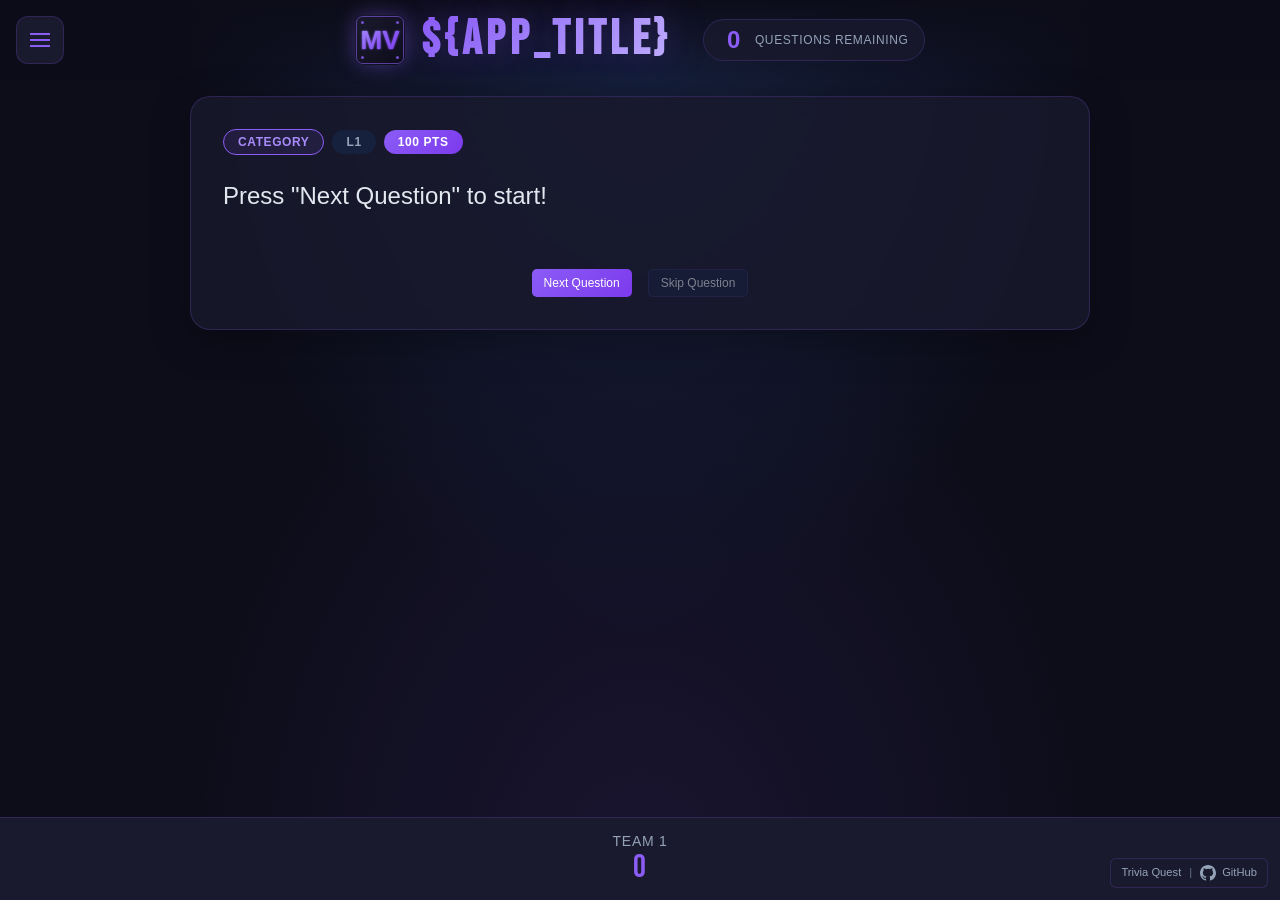
==== commit 764d5248: "Update" ====
--- a/app/index.html
+++ b/app/index.html
@@ -40,7 +40,7 @@
             </section>
 
             <!-- Team Setup -->
-            <section class="control-section" data-section="teams">
+            <section class="control-section collapsed" data-section="teams">
                 <h3>Teams</h3>
                 <div class="section-content">
                     <div class="form-group">
@@ -65,7 +65,7 @@
                 <div class="section-content">
                     <div class="form-group">
                         <label class="checkbox-label">
-                            <input type="checkbox" id="usePointValues" checked>
+                            <input type="checkbox" id="usePointValues">
                             Use difficulty-based points
                         </label>
                     </div>
@@ -83,7 +83,7 @@
             </section>
 
             <!-- Jeopardy Board Settings -->
-            <section class="control-section" data-section="jeopardy-board">
+            <section class="control-section collapsed" data-section="jeopardy-board">
                 <h3>Jeopardy Board</h3>
                 <div class="section-content">
                     <div class="form-group">
@@ -99,7 +99,8 @@
                     </div>
                     <div class="form-group">
                         <label for="pointImageUrl">Custom Point Image URL</label>
-                        <input type="text" id="pointImageUrl" value="" placeholder="https://... or leave empty">
+                        <input type="text" id="pointImageUrl" value="logo.svg" placeholder="logo.svg (default)">
+                        <small>Default: logo.svg - Change image mode to use</small>
                     </div>
                     <div class="form-group">
                         <label for="pointImageMode">Image Display Mode</label>
@@ -119,7 +120,7 @@
             </section>
 
             <!-- Feedback & Sound -->
-            <section class="control-section" data-section="effects">
+            <section class="control-section collapsed" data-section="effects">
                 <h3>Effects</h3>
                 <div class="section-content">
                     <div class="form-group">
@@ -132,6 +133,14 @@
                         <small>Controls how many answer options are shown</small>
                     </div>
                     <div class="form-group">
+                        <label for="questionOrder">Question Order</label>
+                        <select id="questionOrder">
+                            <option value="ordered" selected>Ordered (by import)</option>
+                            <option value="randomized">Randomized</option>
+                        </select>
+                        <small>Single: follows order. Jeopardy: category order</small>
+                    </div>
+                    <div class="form-group">
                         <label for="feedbackIntensity">Feedback Intensity</label>
                         <select id="feedbackIntensity">
                             <option value="low">Low (Border only)</option>
@@ -156,6 +165,7 @@
                 <div class="section-content">
                     <div class="button-group">
                         <button class="btn btn-accent" id="loadSampleBtn">Load Sample Questions</button>
+                        <button class="btn btn-primary" id="browseServerBtn">📚 Browse Server Categories</button>
                         <button class="btn btn-secondary" id="importBtn">Import JSONL</button>
                         <button class="btn btn-secondary" id="exportBtn">Export JSONL</button>
                     </div>
@@ -168,7 +178,11 @@
             <section class="control-section" data-section="reset">
                 <h3>Reset</h3>
                 <div class="section-content">
-                    <button class="btn btn-danger" id="resetBtn">Reset All Data</button>
+                    <div style="display: flex; gap: 0.5rem; flex-wrap: wrap;">
+                        <button class="btn btn-info" id="resetQuestionsBtn" style="flex: 1;">Reset Questions</button>
+                        <button class="btn btn-warning" id="resetScoresBtn" style="flex: 1;">Reset Scores</button>
+                    </div>
+                    <button class="btn btn-danger" id="resetBtn" style="margin-top: 0.5rem; width: 100%;">Reset All Data</button>
                 </div>
             </section>
         </div>
@@ -239,36 +253,124 @@
         <!-- Add Question Modal -->
         <div class="modal-overlay hidden" id="addQuestionModal" role="dialog" aria-modal="true" aria-labelledby="addQuestionTitle">
             <div class="modal-content add-question-modal">
-                <h2 id="addQuestionTitle">Add Question</h2>
+                <div class="add-question-header">
+                    <h2 id="addQuestionTitle">Add Question</h2>
+                    <button type="button" class="btn btn-secondary btn-small" id="bulkAddBtn">📋 Bulk Add</button>
+                </div>
+                
+                <!-- Single Add Form -->
                 <form id="addQuestionForm">
-                    <div class="form-group">
-                        <label for="newCategory">Category</label>
-                        <input type="text" id="newCategory" required placeholder="e.g., Science">
-                    </div>
-                    <div class="form-group">
-                        <label for="newDifficulty">Difficulty</label>
-                        <select id="newDifficulty" required>
-                            <option value="L1">L1 (Easy)</option>
-                            <option value="L2">L2 (Hard)</option>
-                        </select>
-                    </div>
-                    <div class="form-group">
-                        <label for="newQuestion">Question</label>
-                        <textarea id="newQuestion" required placeholder="Enter your question..."></textarea>
-                    </div>
-                    <div class="form-group">
-                        <label for="newAnswers">Correct Answer(s) <small>(comma-separated)</small></label>
-                        <input type="text" id="newAnswers" required placeholder="e.g., Paris, paris">
-                    </div>
-                    <div class="form-group">
-                        <label for="newIncorrect">Incorrect Answers <small>(3-7, comma-separated)</small></label>
-                        <input type="text" id="newIncorrect" required placeholder="e.g., London, Berlin, Madrid, Rome, Vienna, Amsterdam, Brussels">
-                    </div>
-                    <div class="modal-actions">
-                        <button type="submit" class="btn btn-primary">Add Question</button>
-                        <button type="button" class="btn btn-secondary" id="closeAddQuestionBtn">Cancel</button>
+                    <div id="singleAddForm">
+                        <div class="form-row">
+                            <div class="form-group">
+                                <label for="newCategory">Category</label>
+                                <input type="text" id="newCategory" required placeholder="e.g., Science">
+                            </div>
+                            <div class="form-group">
+                                <label for="newDifficulty">Difficulty</label>
+                                <select id="newDifficulty" required>
+                                    <option value="L1">L1 (Easy)</option>
+                                    <option value="L2">L2 (Hard)</option>
+                                </select>
+                            </div>
+                        </div>
+                        <div class="form-group">
+                            <label for="newType">Question Type</label>
+                            <select id="newType" required>
+                                <option value="general">General Question (text input)</option>
+                                <option value="multiple_choice" selected>Multiple Choice (1 correct answer)</option>
+                                <option value="multiple_answer">Multiple Answer (select all correct)</option>
+                                <option value="hidden">Hidden (reveal answer)</option>
+                            </select>
+                        </div>
+                        <div class="form-group">
+                            <label for="newQuestion">Question</label>
+                            <textarea id="newQuestion" required placeholder="Enter your question..."></textarea>
+                        </div>
+                        <div class="form-group">
+                            <label for="newDescription">Description / Notes <small>(optional)</small></label>
+                            <textarea id="newDescription" placeholder="Additional notes or context for this question..."></textarea>
+                        </div>
+                        <div class="form-group">
+                            <label for="newAnswers">Correct Answer(s) <small>(comma-separated for multiple)</small></label>
+                            <input type="text" id="newAnswers" required placeholder="e.g., Paris, paris">
+                        </div>
+                        <div class="form-group" id="incorrectAnswersGroup">
+                            <label for="newIncorrect">Incorrect Answers <small>(3-7, comma-separated)</small></label>
+                            <input type="text" id="newIncorrect" placeholder="e.g., London, Berlin, Madrid, Rome, Vienna, Amsterdam, Brussels">
+                        </div>
+                        <div class="form-group hidden" id="regexGroup">
+                            <label for="newRegex">Regex Pattern</label>
+                            <div class="regex-template-row">
+                                <select id="regexTemplate">
+                                    <option value="">Custom pattern...</option>
+                                    <option value="number">Number (exact match)</option>
+                                    <option value="numberOrWord">Number or Word (e.g., 4 or four)</option>
+                                    <option value="year">Year (e.g., 1993)</option>
+                                    <option value="port">Port (optional "port" prefix)</option>
+                                    <option value="level">Level (optional "level" prefix)</option>
+                                    <option value="caseInsensitive">Case-insensitive match</option>
+                                    <option value="contains">Contains text</option>
+                                </select>
+                            </div>
+                            <input type="text" id="newRegex" placeholder="e.g., ^(4|four)$">
+                            <small>Pattern to validate user input (case-insensitive)</small>
+                        </div>
+                        <div class="form-group hidden" id="regexDescGroup">
+                            <label for="newRegexDescription">Regex Hint <small>(shown to user)</small></label>
+                            <input type="text" id="newRegexDescription" placeholder="e.g., Enter the number as a digit or word">
+                        </div>
+                        <div class="modal-actions">
+                            <button type="submit" class="btn btn-primary">Add Question</button>
+                            <button type="button" class="btn btn-secondary" id="closeAddQuestionBtn">Cancel</button>
+                        </div>
                     </div>
                 </form>
+                
+                <!-- Bulk Add Form -->
+                <div id="bulkAddForm" class="hidden">
+                    <div class="bulk-add-header">
+                        <span>Category</span>
+                        <span>Diff</span>
+                        <span>Type</span>
+                        <span>Question</span>
+                        <span>Correct Answers</span>
+                        <span>Incorrect Answers</span>
+                        <span></span>
+                    </div>
+                    <div id="bulkAddRows" class="bulk-add-rows"></div>
+                    <div class="bulk-add-actions">
+                        <button type="button" class="btn btn-secondary" id="addBulkRowBtn">+ Add Row</button>
+                        <button type="button" class="btn btn-primary" id="submitBulkBtn">Add All Questions</button>
+                        <button type="button" class="btn btn-secondary" id="closeAddQuestionBtn2" onclick="document.getElementById('addQuestionModal').classList.add('hidden')">Cancel</button>
+                    </div>
+                    <small class="bulk-hint">💡 Compact form for adding multiple questions quickly. Max 10 at a time.</small>
+                </div>
+            </div>
+        </div>
+
+        <!-- Server Categories Modal -->
+        <div class="modal-overlay hidden" id="categoriesModal" role="dialog" aria-modal="true" aria-labelledby="categoriesModalTitle">
+            <div class="modal-content categories-modal">
+                <div class="modal-header">
+                    <h2 id="categoriesModalTitle">📚 Server Question Categories</h2>
+                    <button class="btn btn-secondary btn-icon" id="closeCategoriesBtn" aria-label="Close">&times;</button>
+                </div>
+                <div class="modal-body">
+                    <div id="categoriesLoading" class="loading-state">
+                        <div class="loading-spinner"></div>
+                        <p>Loading categories...</p>
+                    </div>
+                    <div id="categoriesError" class="error-state hidden">
+                        <p class="error-icon">⚠️</p>
+                        <p class="error-message">Failed to load categories</p>
+                        <button class="btn btn-secondary" id="retryLoadCategories">Retry</button>
+                    </div>
+                    <div id="categoriesList" class="categories-list hidden"></div>
+                </div>
+                <div class="modal-footer">
+                    <div class="server-stats" id="serverStats"></div>
+                </div>
             </div>
         </div>
     </main>
--- a/app/style.css
+++ b/app/style.css
@@ -59,8 +59,8 @@
         radial-gradient(ellipse at bottom, var(--accent-subtle) 0%, transparent 50%);
     color: var(--text-primary);
     min-height: 100vh;
-    overflow-x: hidden;
-    line-height: 1.5;
+    overflow-x: auto;
+    line-height: 1;
 }
 
 /* ==================== TYPOGRAPHY ==================== */
@@ -224,7 +224,10 @@
     justify-content: space-between;
     align-items: center;
     user-select: none;
-    padding: 0.25rem 0;
+    padding: 0.25rem 0.4rem;
+    background: var(--bg-secondary);
+    border-radius: 4px;
+    margin: -0.2rem -0.25rem 0.375rem -0.25rem;
 }
 
 .control-section h3::after {
@@ -235,11 +238,26 @@
 }
 
 .control-section.collapsed h3 {
-    margin-bottom: 0;
+    margin-bottom: -0.2rem;
 }
 
 .control-section.collapsed h3::after {
     transform: rotate(-90deg);
+}
+
+/* Add Question Button - Special Styling */
+#openAddQuestionBtn {
+    background: linear-gradient(135deg, #4ade80 0%, #22c55e 100%);
+    border-color: #16a34a;
+    color: #052e16;
+    font-weight: 600;
+}
+
+#openAddQuestionBtn:hover {
+    background: linear-gradient(135deg, #22c55e 0%, #16a34a 100%);
+    border-color: #15803d;
+    transform: translateY(-1px);
+    box-shadow: 0 4px 12px rgba(34, 197, 94, 0.4);
 }
 
 .section-content {
@@ -252,7 +270,7 @@
 }
 
 .form-group {
-    margin-bottom: 0.375rem;
+    margin-bottom: 0.1rem;
 }
 
 .form-group:last-child {
@@ -435,6 +453,26 @@
     transform: translateY(-1px);
 }
 
+.btn-warning {
+    background: linear-gradient(135deg, var(--warning), #d97706);
+    color: white;
+}
+
+.btn-warning:hover:not(:disabled) {
+    box-shadow: 0 0 20px rgba(245, 158, 11, 0.4);
+    transform: translateY(-1px);
+}
+
+.btn-info {
+    background: linear-gradient(135deg, #0ea5e9, #0284c7);
+    color: white;
+}
+
+.btn-info:hover:not(:disabled) {
+    box-shadow: 0 0 20px rgba(14, 165, 233, 0.4);
+    transform: translateY(-1px);
+}
+
 .btn-success {
     background: linear-gradient(135deg, var(--success), #059669);
     color: white;
@@ -474,6 +512,7 @@
     padding-top: calc(var(--header-height) + 1rem);
     padding-bottom: calc(var(--scoreboard-height) + 2rem);
     transition: padding-left var(--transition-normal);
+    overflow-x: auto;
 }
 
 .sidebar.open ~ .main-content {
@@ -543,8 +582,8 @@
 
 .game-area.jeopardy-mode {
     max-width: 100%;
-    display: flex;
-    justify-content: center;
+    width: 100%;
+    display: block;
     overflow-x: auto;
     padding: 0 1rem;
 }
@@ -778,6 +817,7 @@
     box-shadow: 0 0 40px var(--accent-glow);
     width: fit-content;
     min-width: min-content;
+    margin: 0 auto;
 }
 
 .jeopardy-row {
@@ -843,6 +883,32 @@
     font-size: 1.5rem;
     cursor: pointer;
     text-shadow: 2px 2px 4px rgba(0, 0, 0, 0.5);
+    flex-direction: column;
+    gap: 0.1rem;
+    padding: 0.25rem;
+}
+
+/* Category label shown in cells when subcategory differs */
+.cell-category-label {
+    font-size: 0.5rem;
+    color: rgba(255, 255, 255, 0.6);
+    text-transform: uppercase;
+    letter-spacing: 0.05em;
+    font-weight: 400;
+    font-family: -apple-system, BlinkMacSystemFont, 'Segoe UI', sans-serif;
+    text-shadow: 1px 1px 2px rgba(0, 0, 0, 0.8);
+    position: absolute;
+    top: 3px;
+    left: 0;
+    right: 0;
+    text-align: center;
+    white-space: nowrap;
+    overflow: hidden;
+    text-overflow: ellipsis;
+}
+
+.cell-points-text {
+    display: block;
 }
 
 .value-cell:hover:not(.used):not(.empty) {
@@ -959,7 +1025,7 @@
     display: flex;
     align-items: center;
     justify-content: center;
-    z-index: 2000;
+    z-index: 15000;
     padding: 1rem;
     animation: fadeIn 0.3s ease;
 }
@@ -971,8 +1037,8 @@
 
 .modal-content {
     background: var(--bg-secondary);
-    border: 2px solid var(--accent-primary);
-    border-radius: 20px;
+    border: 1px solid var(--accent-primary);
+    border-radius: 90px 11px 8px 30px;
     padding: 2rem;
     max-width: 700px;
     width: 100%;
@@ -1002,18 +1068,30 @@
 
 /* Add Question Modal */
 .add-question-modal {
-    max-width: 500px;
+    
 }
 
 .add-question-modal h2 {
     font-size: 1.25rem;
     color: var(--accent-primary);
-    margin-bottom: 1.5rem;
+    margin-bottom: 1rem;
     text-align: center;
 }
 
+.add-question-header {
+    display: flex;
+    justify-content: space-between;
+    align-items: center;
+    margin-bottom: 1rem;
+}
+
+.add-question-header h2 {
+    margin: 0;
+    text-align: left;
+}
+
 .add-question-modal .form-group {
-    margin-bottom: 1rem;
+    margin-bottom: 0.5rem;
 }
 
 .add-question-modal .form-group label {
@@ -1026,6 +1104,136 @@
 .add-question-modal textarea {
     min-height: 80px;
     resize: vertical;
+}
+
+/* ==================== BULK ADD FORM ==================== */
+#bulkAddForm {
+    width: 100%;
+}
+
+.bulk-add-header {
+    display: none; /* Hidden on mobile */
+}
+
+.bulk-add-rows {
+    display: flex;
+    flex-direction: column;
+    gap: 0.5rem;
+    max-height: 400px;
+    overflow-y: auto;
+    padding-right: 0.25rem;
+}
+
+.bulk-row {
+    display: flex;
+    flex-wrap: wrap;
+    gap: 0.35rem;
+    padding: 0.5rem;
+    background: var(--bg-tertiary);
+    border-radius: 6px;
+    align-items: center;
+}
+
+.bulk-row-number {
+    font-size: 0.75rem;
+    color: var(--text-secondary);
+    min-width: 1.5rem;
+    text-align: center;
+    font-weight: bold;
+}
+
+.bulk-row input,
+.bulk-row select {
+    padding: 0.35rem 0.5rem;
+    font-size: 0.8rem;
+    border: 1px solid var(--border-color);
+    border-radius: 4px;
+    background: var(--bg-secondary);
+    color: var(--text-primary);
+}
+
+.bulk-row .bulk-category {
+    flex: 1;
+    min-width: 80px;
+}
+
+.bulk-row .bulk-difficulty {
+    width: 55px;
+}
+
+.bulk-row .bulk-type {
+    width: 70px;
+}
+
+.bulk-row .bulk-question {
+    flex: 2;
+    min-width: 150px;
+}
+
+.bulk-row .bulk-answers {
+    flex: 1;
+    min-width: 100px;
+}
+
+.bulk-row .bulk-incorrect {
+    flex: 1;
+    min-width: 100px;
+}
+
+.bulk-remove-btn {
+    padding: 0.25rem 0.5rem !important;
+    font-size: 0.75rem !important;
+    background: var(--error) !important;
+}
+
+.bulk-add-actions {
+    display: flex;
+    gap: 0.5rem;
+    margin-top: 1rem;
+    flex-wrap: wrap;
+    justify-content: center;
+}
+
+.bulk-hint {
+    display: block;
+    text-align: center;
+    margin-top: 0.75rem;
+    color: var(--text-secondary);
+    font-size: 0.8rem;
+}
+
+/* Wide screen bulk add - inline layout */
+@media (min-width: 900px) {
+    .add-question-modal {
+        max-width: 95vw;
+        width: 1100px;
+    }
+    
+    .bulk-add-header {
+        display: grid;
+        grid-template-columns: 1.5rem 1fr 55px 70px 2fr 1fr 1fr 30px;
+        gap: 0.35rem;
+        padding: 0.5rem;
+        font-size: 0.7rem;
+        color: var(--text-secondary);
+        text-transform: uppercase;
+        font-weight: bold;
+        border-bottom: 1px solid var(--border-color);
+        margin-bottom: 0.5rem;
+    }
+    
+    .bulk-row {
+        display: grid;
+        grid-template-columns: 1.5rem 1fr 55px 70px 2fr 1fr 1fr 30px;
+        flex-wrap: nowrap;
+    }
+    
+    .bulk-row .bulk-category,
+    .bulk-row .bulk-question,
+    .bulk-row .bulk-answers,
+    .bulk-row .bulk-incorrect {
+        min-width: auto;
+    }
 }
 
 /* Inline Award Sections (in question card and modal) */
@@ -1503,3 +1711,559 @@
     white-space: nowrap;
     border: 0;
 }
+
+/* ==================== CATEGORIES MODAL ==================== */
+.categories-modal {
+    max-width: 800px;
+    max-height: 85vh;
+    display: flex;
+    flex-direction: column;
+}
+
+.categories-modal .modal-header {
+    display: flex;
+    justify-content: space-between;
+    align-items: center;
+    padding-bottom: 1rem;
+    border-bottom: 1px solid var(--border-color);
+    margin-bottom: 1rem;
+}
+
+.categories-modal .modal-header h2 {
+    margin: 0;
+    font-size: 1.25rem;
+}
+
+.btn-icon {
+    width: 32px;
+    height: 32px;
+    padding: 0;
+    font-size: 1.25rem;
+    line-height: 1;
+    border-radius: 50%;
+}
+
+.categories-modal .modal-body {
+    flex: 1;
+    overflow-y: auto;
+    padding-right: 0.5rem;
+}
+
+.categories-modal .modal-footer {
+    padding-top: 1rem;
+    border-top: 1px solid var(--border-color);
+    margin-top: 1rem;
+}
+
+/* Loading State */
+.loading-state {
+    display: flex;
+    flex-direction: column;
+    align-items: center;
+    justify-content: center;
+    padding: 3rem;
+    color: var(--text-secondary);
+}
+
+.loading-spinner {
+    width: 40px;
+    height: 40px;
+    border: 3px solid var(--border-color);
+    border-top-color: var(--accent-primary);
+    border-radius: 50%;
+    animation: spin 1s linear infinite;
+    margin-bottom: 1rem;
+}
+
+@keyframes spin {
+    to { transform: rotate(360deg); }
+}
+
+/* Error State */
+.error-state {
+    display: flex;
+    flex-direction: column;
+    align-items: center;
+    justify-content: center;
+    padding: 3rem;
+    color: var(--text-secondary);
+}
+
+.error-state .error-icon {
+    font-size: 3rem;
+    margin-bottom: 1rem;
+}
+
+.error-state .error-message {
+    margin-bottom: 1rem;
+    color: var(--error);
+}
+
+/* Categories List */
+.categories-list {
+    display: grid;
+    gap: 1rem;
+}
+
+.category-card {
+    background: var(--bg-primary);
+    border: 1px solid var(--border-color);
+    border-radius: 12px;
+    padding: 1rem;
+    transition: all var(--transition-fast);
+}
+
+.category-card:hover {
+    border-color: var(--accent-primary);
+    box-shadow: 0 0 20px var(--accent-glow);
+}
+
+.category-header {
+    display: flex;
+    justify-content: space-between;
+    align-items: flex-start;
+    gap: 1rem;
+    margin-bottom: 0.75rem;
+}
+
+.category-name {
+    font-size: 1rem;
+    font-weight: 600;
+    color: var(--text-primary);
+    margin: 0;
+}
+
+.category-count {
+    font-size: 0.75rem;
+    color: var(--accent-primary);
+    background: var(--accent-subtle);
+    padding: 0.25rem 0.5rem;
+    border-radius: 50px;
+    white-space: nowrap;
+}
+
+.category-subcategories {
+    display: flex;
+    flex-wrap: wrap;
+    gap: 0.375rem;
+    margin-bottom: 0.75rem;
+}
+
+.subcategory-tag {
+    font-size: 0.65rem;
+    color: var(--text-secondary);
+    background: var(--bg-tertiary);
+    padding: 0.2rem 0.5rem;
+    border-radius: 4px;
+}
+
+.category-actions {
+    display: flex;
+    gap: 0.5rem;
+    justify-content: flex-end;
+}
+
+.category-actions .btn {
+    font-size: 0.75rem;
+}
+
+/* Server Stats */
+.server-stats {
+    display: flex;
+    gap: 2rem;
+    justify-content: center;
+    color: var(--text-secondary);
+    font-size: 0.75rem;
+}
+
+.stat-item {
+    display: flex;
+    align-items: center;
+    gap: 0.375rem;
+}
+
+.stat-value {
+    color: var(--accent-primary);
+    font-weight: 600;
+}
+
+/* Import Progress */
+.import-progress {
+    display: flex;
+    align-items: center;
+    gap: 0.5rem;
+    padding: 0.5rem;
+    background: var(--accent-subtle);
+    border-radius: 6px;
+    margin-top: 0.5rem;
+}
+
+.import-progress .loading-spinner {
+    width: 16px;
+    height: 16px;
+    margin: 0;
+}
+
+.import-progress-text {
+    font-size: 0.75rem;
+    color: var(--accent-primary);
+}
+
+/* ==================== HIDDEN TYPE QUESTION ==================== */
+.hidden-answer-container {
+    display: flex;
+    flex-direction: column;
+    align-items: center;
+    justify-content: center;
+    gap: 1.5rem;
+    padding: 1.5rem;
+    width: 100%;
+    text-align: center;
+}
+
+.spoiler-grid {
+    display: flex;
+    flex-wrap: wrap;
+    gap: 1rem;
+    justify-content: center;
+    align-items: center;
+    width: 100%;
+    max-width: 800px;
+    margin: 0 auto;
+}
+
+.answers-grid.hidden-type {
+    display: flex;
+    justify-content: center;
+    align-items: center;
+}
+
+.spoiler-block {
+    position: relative;
+    min-width: 150px;
+    max-width: 300px;
+    flex: 1 1 200px;
+    background: var(--bg-tertiary);
+    border: 2px solid var(--accent-primary);
+    border-radius: 10px;
+    overflow: hidden;
+    cursor: pointer;
+    transition: all 0.3s ease;
+}
+
+.spoiler-block:hover:not(.revealed) {
+    transform: scale(1.02);
+    box-shadow: 0 0 20px var(--accent-glow);
+}
+
+.spoiler-overlay {
+    position: absolute;
+    inset: 0;
+    display: flex;
+    flex-direction: column;
+    align-items: center;
+    justify-content: center;
+    background: linear-gradient(135deg, var(--bg-secondary) 0%, var(--bg-tertiary) 100%);
+    z-index: 1;
+    transition: opacity 0.3s ease, transform 0.3s ease;
+}
+
+.spoiler-icon {
+    font-size: 2rem;
+    margin-bottom: 0.5rem;
+}
+
+.spoiler-hint {
+    font-size: 0.8rem;
+    color: var(--text-secondary);
+}
+
+.spoiler-content {
+    display: flex;
+    align-items: center;
+    justify-content: center;
+    min-height: 80px;
+    padding: 1rem;
+    font-size: 1.2rem;
+    font-weight: bold;
+    color: var(--success);
+    background: rgba(16, 185, 129, 0.1);
+    text-align: center;
+}
+
+.spoiler-block.revealed .spoiler-overlay {
+    opacity: 0;
+    transform: scale(0.9);
+    pointer-events: none;
+}
+
+.spoiler-block.revealed {
+    border-color: var(--success);
+    animation: spoilerReveal 0.4s ease;
+}
+
+@keyframes spoilerReveal {
+    0% {
+        transform: scale(1);
+    }
+    50% {
+        transform: scale(1.05);
+    }
+    100% {
+        transform: scale(1);
+    }
+}
+
+.reveal-answer-btn {
+    font-size: 1.1rem;
+    padding: 0.75rem 1.5rem;
+    background: linear-gradient(135deg, var(--accent-primary), var(--accent-secondary));
+    border: 2px solid var(--accent-primary);
+    color: white;
+    cursor: pointer;
+    transition: all 0.3s ease;
+    border-radius: 8px;
+}
+
+.reveal-answer-btn:hover {
+    transform: scale(1.05);
+    box-shadow: 0 0 30px var(--accent-glow);
+}
+
+.hidden-answer-display {
+    text-align: center;
+    animation: fadeSlideIn 0.5s ease;
+}
+
+.hidden-answer-display .answer-label {
+    font-size: 0.9rem;
+    color: var(--text-secondary);
+    margin-bottom: 0.5rem;
+}
+
+.hidden-answer-display .answer-text {
+    font-size: 1.5rem;
+    font-weight: bold;
+    color: var(--success);
+    padding: 1rem;
+    background: rgba(16, 185, 129, 0.1);
+    border: 2px solid var(--success);
+    border-radius: 10px;
+}
+
+.answer-description {
+    margin-top: 0.75rem;
+    font-size: 0.9rem;
+    color: var(--text-secondary);
+    font-style: italic;
+    text-align: center;
+    background: var(--bg-tertiary);
+    border-radius: 8px;
+    padding: 0.75rem 1rem;
+    border-left: 4px solid var(--accent-primary);
+    animation: fadeSlideIn 0.3s ease-out;
+}
+
+.answer-description.correct-explanation {
+    background: rgba(16, 185, 129, 0.1);
+    border-left-color: var(--success);
+    color: var(--text-primary);
+    font-style: normal;
+}
+
+.answer-description.correct-explanation strong {
+    color: var(--success);
+}
+
+.answer-description.incorrect-explanation {
+    background: rgba(231, 76, 60, 0.1);
+    border-left-color: var(--warning);
+    color: var(--text-primary);
+    font-style: normal;
+}
+
+.answer-description.incorrect-explanation strong {
+    color: var(--warning);
+}
+
+@keyframes fadeSlideIn {
+    from {
+        opacity: 0;
+        transform: translateY(-10px);
+    }
+    to {
+        opacity: 1;
+        transform: translateY(0);
+    }
+}
+
+/* ==================== GENERAL TYPE QUESTION ==================== */
+.general-input-container,
+.regex-input-container {
+    display: flex;
+    flex-direction: column;
+    align-items: center;
+    gap: 1rem;
+    padding: 1rem;
+    width: 100%;
+    max-width: 500px;
+    margin: 0 auto;
+}
+
+.general-hint,
+.regex-hint {
+    font-size: 0.9rem;
+    color: var(--text-secondary);
+    font-style: italic;
+    text-align: center;
+}
+
+.general-answer-input,
+.regex-answer-input {
+    width: 100%;
+    padding: 1rem;
+    font-size: 1.2rem;
+    border: 2px solid var(--accent-primary);
+    border-radius: 10px;
+    background: var(--bg-tertiary);
+    color: var(--text-primary);
+    text-align: center;
+    transition: all 0.3s ease;
+}
+
+.general-answer-input:focus,
+.regex-answer-input:focus {
+    outline: none;
+    box-shadow: 0 0 20px var(--accent-glow);
+}
+
+.general-answer-input.correct,
+.regex-answer-input.correct {
+    border-color: var(--success);
+    background: rgba(16, 185, 129, 0.1);
+}
+
+.general-answer-input.incorrect,
+.regex-answer-input.incorrect {
+    border-color: var(--error);
+    background: rgba(239, 68, 68, 0.1);
+}
+
+.general-answer-input.shake,
+.regex-answer-input.shake {
+    animation: shakeIncorrect 0.5s ease;
+}
+
+.general-result,
+.regex-result {
+    text-align: center;
+    animation: fadeSlideIn 0.3s ease;
+}
+
+.general-result .result-status,
+.regex-result .result-status {
+    font-size: 1.2rem;
+    font-weight: bold;
+    margin-bottom: 0.5rem;
+}
+
+.general-result .result-status.correct,
+.regex-result .result-status.correct {
+    color: var(--success);
+}
+
+.general-result .result-status.incorrect,
+.regex-result .result-status.incorrect {
+    color: var(--error);
+}
+
+.general-result .correct-answer,
+.regex-result .correct-answer {
+    font-size: 0.9rem;
+    color: var(--text-secondary);
+}
+
+/* ==================== ADD QUESTION FORM ENHANCEMENTS ==================== */
+.form-row {
+    display: grid;
+    grid-template-columns: 1fr 1fr;
+    gap: 1rem;
+}
+
+.regex-template-row {
+    margin-bottom: 0.5rem;
+}
+
+.regex-template-row select {
+    width: 100%;
+}
+
+#newDescription {
+    min-height: 60px;
+    resize: vertical;
+}
+
+/* Form group hidden state */
+.form-group.hidden {
+    display: none;
+}
+
+/* ==================== QUESTION META UPDATES ==================== */
+.question-meta {
+    display: flex;
+    flex-wrap: wrap;
+    gap: 0.5rem;
+    align-items: center;
+}
+
+/* ==================== PRESENTATION MODE ==================== */
+/* Hides admin controls when in presentation mode for participant viewing */
+body.presentation-mode .sidebar,
+body.presentation-mode .sidebar-toggle,
+body.presentation-mode .question-counter {
+    display: none !important;
+}
+
+body.presentation-mode .main-content {
+    margin-left: 0;
+    width: 100%;
+}
+
+body.presentation-mode .game-header {
+    justify-content: center;
+}
+
+body.presentation-mode .question-card {
+    max-width: 1000px;
+    margin: 0 auto;
+}
+
+body.presentation-mode .scoreboard {
+    justify-content: center;
+}
+
+/* Hide action buttons in presentation mode - host uses preview window */
+body.presentation-mode .question-actions,
+body.presentation-mode #singleAwardSection {
+    display: none !important;
+}
+
+/* Larger text for audience viewing in presentation mode */
+body.presentation-mode .question-text {
+    font-size: 2rem;
+}
+
+body.presentation-mode .answer-btn {
+    font-size: 1.2rem;
+    padding: 1.25rem 1.5rem;
+}
+
+body.presentation-mode .game-title {
+    font-size: 4rem;
+}
+
+/* Jeopardy board fullscreen in presentation */
+body.presentation-mode .jeopardy-board {
+    max-width: 100%;
+    width: 100%;
+}
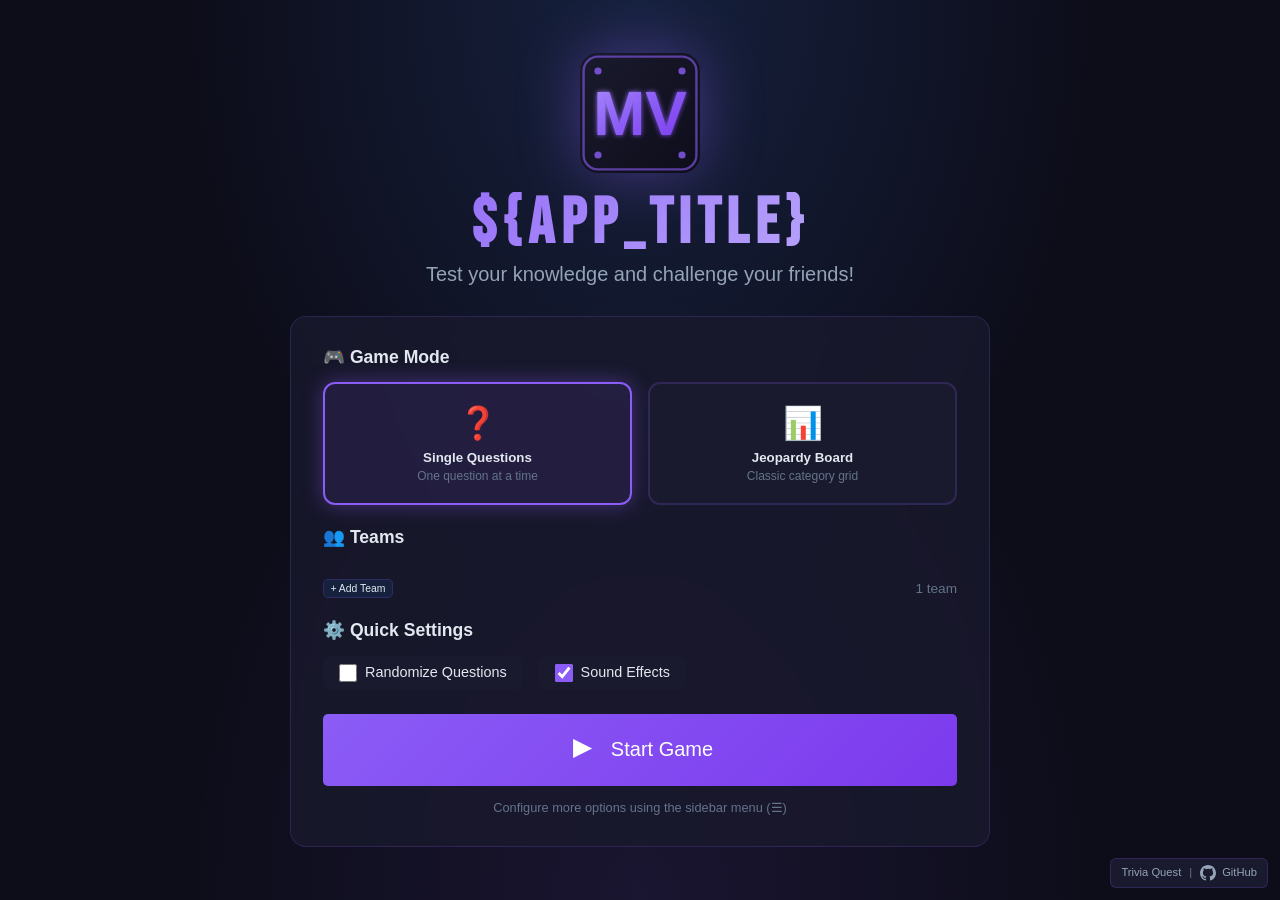
==== commit ce95d588: "Added Admin Preview Panel for Single/Jeopardy DB" ====
--- a/app/index.html
+++ b/app/index.html
@@ -7,19 +7,43 @@
     <link rel="icon" type="image/svg+xml" href="logo.svg">
     <link rel="manifest" href="manifest.json">
     <meta name="theme-color" content="#8b5cf6">
-    <meta name="apple-mobile-web-app-capable" content="yes">
+    <meta name="mobile-web-app-capable" content="yes">
     <meta name="apple-mobile-web-app-status-bar-style" content="black-translucent">
     <link rel="apple-touch-icon" href="logo.svg">
     <link rel="preconnect" href="https://fonts.googleapis.com">
     <link rel="preconnect" href="https://fonts.gstatic.com" crossorigin>
     <link href="https://fonts.googleapis.com/css2?family=Bebas+Neue&display=swap" rel="stylesheet">
     <link rel="stylesheet" href="style.css">
+    <script src="chart.umd.min.js"></script>
 </head>
 <body>
-    <!-- Sidebar Toggle Button -->
-    <button class="sidebar-toggle" id="sidebarToggle" aria-label="Toggle sidebar">
-        <span class="hamburger"></span>
-    </button>
+    <!-- App Navigation Bar -->
+    <nav class="app-nav hidden" id="appNav">
+        <button class="app-nav-hamburger hidden" id="sidebarToggle" aria-label="Toggle sidebar">
+            <span class="hamburger"></span>
+        </button>
+        <div class="app-nav-brand">
+            <img src="logo.svg" alt="Logo" class="app-nav-logo">
+            <span class="app-nav-title">${APP_TITLE}</span>
+        </div>
+        <div class="app-nav-links" id="appNavLinks">
+            <button class="app-nav-link" id="navQuiz" data-nav="quiz">🎯 Quiz</button>
+            <button class="app-nav-link" id="navFreeplay" data-nav="freeplay">🎮 Freeplay</button>
+            <button class="app-nav-link" id="navAdmin" data-nav="admin">⚙ Admin</button>
+        </div>
+        <div class="app-nav-counter hidden" id="questionCounter" aria-live="polite" aria-atomic="true">
+            <span class="counter-number" id="remainingCount">0</span>
+            <span class="counter-label">remaining</span>
+        </div>
+        <div class="app-nav-user hidden" id="navUser">
+            <button class="app-nav-profile" id="navProfile" title="My Profile">
+                <span class="app-nav-avatar" id="navUserAvatar"></span>
+                <span class="app-nav-username" id="navUserName">User</span>
+            </button>
+            <button class="app-nav-signout" id="navSignOut" title="Sign out">Sign Out</button>
+        </div>
+        <button class="app-nav-signin hidden" id="navSignIn" title="Sign in">Sign In</button>
+    </nav>
 
     <!-- Left Sidebar -->
     <aside class="sidebar" id="sidebar">
@@ -171,6 +195,7 @@
                     </div>
                     <input type="file" id="importFile" accept=".jsonl" hidden>
                     <button class="btn btn-secondary" id="openAddQuestionBtn" style="margin-top: 0.5rem; width: 100%;">+ Add Question</button>
+                    <button class="btn btn-accent" id="adminPreviewBtn" style="margin-top: 0.5rem; width: 100%;">🔍 Admin Preview</button>
                 </div>
             </section>
 
@@ -183,27 +208,114 @@
                         <button class="btn btn-warning" id="resetScoresBtn" style="flex: 1;">Reset Scores</button>
                     </div>
                     <button class="btn btn-danger" id="resetBtn" style="margin-top: 0.5rem; width: 100%;">Reset All Data</button>
+                    <button class="btn btn-accent" id="endGameBtn" style="margin-top: 0.5rem; width: 100%;">🏁 End Game</button>
                 </div>
             </section>
+
+            <!-- Theme -->
+            <section class="control-section collapsed" data-section="theme">
+                <h3>🎨 Theme</h3>
+                <div class="section-content">
+                    <div class="theme-selector" id="themeOptions"></div>
+                </div>
+            </section>
+
+
         </div>
     </aside>
 
     <!-- Main Content -->
     <main class="main-content" id="mainContent">
-        <!-- Header -->
-        <header class="game-header">
-            <div class="logo-title">
-                <img src="logo.svg" alt="MV Logo" class="header-logo">
-                <h1 class="game-title">${APP_TITLE}</h1>
-            </div>
-            <div class="question-counter" id="questionCounter" aria-live="polite" aria-atomic="true">
-                <span class="counter-number" id="remainingCount">0</span>
-                <span class="counter-label">questions remaining</span>
-            </div>
-        </header>
+        <!-- Welcome/Setup Screen -->
+        <section class="welcome-screen" id="welcomeScreen">
+            <div class="welcome-content">
+                <div class="welcome-hero">
+                    <img src="logo.svg" alt="Trivia Quest Logo" class="welcome-logo">
+                    <h1 class="welcome-title">${APP_TITLE}</h1>
+                    <p class="welcome-subtitle">Test your knowledge and challenge your friends!</p>
+                </div>
+                
+                <div class="setup-card">
+                    <div class="setup-section">
+                        <h2>🎮 Game Mode</h2>
+                        <div class="mode-selector">
+                            <button class="mode-btn active" id="setupSingleMode" data-mode="single">
+                                <span class="mode-icon">❓</span>
+                                <span class="mode-title">Single Questions</span>
+                                <span class="mode-desc">One question at a time</span>
+                            </button>
+                            <button class="mode-btn" id="setupJeopardyMode" data-mode="jeopardy">
+                                <span class="mode-icon">📊</span>
+                                <span class="mode-title">Jeopardy Board</span>
+                                <span class="mode-desc">Classic category grid</span>
+                            </button>
+                        </div>
+                    </div>
+                    
+                    <div class="setup-section">
+                        <h2>👥 Teams</h2>
+                        <div class="team-setup-grid" id="setupTeamGrid">
+                            <!-- Team cards will be dynamically inserted -->
+                        </div>
+                        <div class="team-controls">
+                            <button class="btn btn-secondary btn-sm" id="addTeamBtn">+ Add Team</button>
+                            <span class="team-count-label" id="teamCountLabel">1 team</span>
+                        </div>
+                    </div>
+                    
+                    <div class="setup-section">
+                        <h2>⚙️ Quick Settings</h2>
+                        <div class="quick-settings">
+                            <label class="setting-toggle">
+                                <input type="checkbox" id="setupRandomize">
+                                <span>Randomize Questions</span>
+                            </label>
+                            <label class="setting-toggle">
+                                <input type="checkbox" id="setupSound" checked>
+                                <span>Sound Effects</span>
+                            </label>
+                        </div>
+                    </div>
+                    
+                    <button class="btn btn-primary btn-lg start-game-btn" id="startGameBtn">
+                        <span class="btn-icon">▶</span>
+                        Start Game
+                    </button>
+                    
+                    <p class="setup-hint">Configure more options using the sidebar menu (☰)</p>
+                </div>
+            </div>
+        </section>
+
+        <!-- Game Over Screen -->
+        <section class="game-over-screen hidden" id="gameOverScreen">
+            <div class="confetti-container" id="confettiContainer"></div>
+            <div class="game-over-content">
+                <div class="trophy-icon">🏆</div>
+                <h1 class="game-over-title">Game Over!</h1>
+                <p class="winner-announcement" id="winnerAnnouncement">Congratulations!</p>
+                
+                <div class="final-scores" id="finalScores">
+                    <!-- Final scores will be inserted here -->
+                </div>
+                
+                <div class="game-over-actions">
+                    <button class="btn btn-primary btn-lg" id="playAgainBtn">
+                        <span class="btn-icon">🔄</span>
+                        Play Again
+                    </button>
+                    <button class="btn btn-secondary" id="newGameBtn">
+                        <span class="btn-icon">🏠</span>
+                        New Game
+                    </button>
+                </div>
+            </div>
+        </section>
+
+
 
         <!-- Single Question Mode -->
-        <section class="game-area single-mode" id="singleMode">
+        <section class="game-area single-mode hidden" id="singleMode">
             <div class="question-card" id="questionCard">
                 <div class="question-meta">
                     <span class="category-badge" id="currentCategory">Category</span>
@@ -212,6 +324,7 @@
                 </div>
                 <p class="question-text" id="questionText">Press "Next Question" to start!</p>
                 <div class="answers-grid" id="answersGrid"></div>
+                <div class="answer-description hidden" id="singleDescription"></div>
                 <div class="question-actions" id="questionActions">
                     <button class="btn btn-primary" id="nextQuestionBtn">Next Question</button>
                     <button class="btn btn-secondary" id="skipQuestionBtn" disabled>Skip Question</button>
@@ -239,6 +352,7 @@
                 </div>
                 <p class="question-text" id="modalQuestionText">Question goes here</p>
                 <div class="answers-grid" id="modalAnswersGrid"></div>
+                <div class="answer-description hidden" id="modalDescription"></div>
                 <div class="modal-award-section hidden" id="modalAwardSection">
                     <span class="award-label" id="modalAwardLabel">Award points to:</span>
                     <div class="award-buttons" id="modalAwardButtons"></div>
@@ -254,14 +368,43 @@
         <div class="modal-overlay hidden" id="addQuestionModal" role="dialog" aria-modal="true" aria-labelledby="addQuestionTitle">
             <div class="modal-content add-question-modal">
                 <div class="add-question-header">
-                    <h2 id="addQuestionTitle">Add Question</h2>
-                    <button type="button" class="btn btn-secondary btn-small" id="bulkAddBtn">📋 Bulk Add</button>
+                    <h2 id="addQuestionTitle">Question Manager</h2>
+                    <button type="button" class="modal-close-btn" id="closeAddQuestionBtn3" aria-label="Close">&times;</button>
                 </div>
                 
-                <!-- Single Add Form -->
+                <!-- Tabs -->
+                <div class="question-tabs">
+                    <button type="button" class="tab-btn active" data-tab="single">
+                        <svg xmlns="http://www.w3.org/2000/svg" width="16" height="16" viewBox="0 0 256 256" fill="currentColor"><path d="M216,40H40A16,16,0,0,0,24,56V200a16,16,0,0,0,16,16H216a16,16,0,0,0,16-16V56A16,16,0,0,0,216,40Zm0,160H40V56H216V200ZM184,96a8,8,0,0,1-8,8H80a8,8,0,0,1,0-16h96A8,8,0,0,1,184,96Zm0,32a8,8,0,0,1-8,8H80a8,8,0,0,1,0-16h96A8,8,0,0,1,184,128Zm0,32a8,8,0,0,1-8,8H80a8,8,0,0,1,0-16h96A8,8,0,0,1,184,160Z"/></svg>
+                        Add Single
+                    </button>
+                    <button type="button" class="tab-btn" data-tab="bulk">
+                        <svg xmlns="http://www.w3.org/2000/svg" width="16" height="16" viewBox="0 0 256 256" fill="currentColor"><path d="M28,64A12,12,0,0,1,40,52H216a12,12,0,0,1,0,24H40A12,12,0,0,1,28,64Zm12,76H216a12,12,0,0,0,0-24H40a12,12,0,0,0,0,24Zm176,40H40a12,12,0,0,0,0,24H216a12,12,0,0,0,0-24Z"/></svg>
+                        Bulk Add
+                    </button>
+                </div>
+                
+                <!-- Tab Content: Single Add Form -->
+                <div class="tab-content active" id="singleTabContent">
                 <form id="addQuestionForm">
                     <div id="singleAddForm">
-                        <div class="form-row">
+                        <!-- Question Text -->
+                        <div class="form-group">
+                            <label for="newQuestion">Question</label>
+                            <textarea id="newQuestion" required placeholder="Enter your question..."></textarea>
+                        </div>
+                        
+                        <!-- 2x2 Grid: Type, Category, Difficulty, Subcategory -->
+                        <div class="form-grid-2x2">
+                            <div class="form-group">
+                                <label for="newType">Question Type</label>
+                                <select id="newType" required>
+                                    <option value="multiple_choice" selected>Multiple Choice (1 correct)</option>
+                                    <option value="multiple_answer">Multiple Answer (multi-select)</option>
+                                    <option value="general">Text Input</option>
+                                    <option value="hidden">Hidden Answer</option>
+                                </select>
+                            </div>
                             <div class="form-group">
                                 <label for="newCategory">Category</label>
                                 <input type="text" id="newCategory" required placeholder="e.g., Science">
@@ -269,36 +412,48 @@
                             <div class="form-group">
                                 <label for="newDifficulty">Difficulty</label>
                                 <select id="newDifficulty" required>
-                                    <option value="L1">L1 (Easy)</option>
-                                    <option value="L2">L2 (Hard)</option>
+                                    <option value="L1">L1 (Easiest)</option>
+                                    <option value="L2">L2 (Easy)</option>
+                                    <option value="L3" selected>L3 (Medium)</option>
+                                    <option value="L4">L4 (Hard)</option>
+                                    <option value="L5">L5 (Hardest)</option>
                                 </select>
                             </div>
-                        </div>
-                        <div class="form-group">
-                            <label for="newType">Question Type</label>
-                            <select id="newType" required>
-                                <option value="general">General Question (text input)</option>
-                                <option value="multiple_choice" selected>Multiple Choice (1 correct answer)</option>
-                                <option value="multiple_answer">Multiple Answer (select all correct)</option>
-                                <option value="hidden">Hidden (reveal answer)</option>
-                            </select>
-                        </div>
-                        <div class="form-group">
-                            <label for="newQuestion">Question</label>
-                            <textarea id="newQuestion" required placeholder="Enter your question..."></textarea>
-                        </div>
-                        <div class="form-group">
-                            <label for="newDescription">Description / Notes <small>(optional)</small></label>
-                            <textarea id="newDescription" placeholder="Additional notes or context for this question..."></textarea>
-                        </div>
-                        <div class="form-group">
-                            <label for="newAnswers">Correct Answer(s) <small>(comma-separated for multiple)</small></label>
-                            <input type="text" id="newAnswers" required placeholder="e.g., Paris, paris">
-                        </div>
-                        <div class="form-group" id="incorrectAnswersGroup">
-                            <label for="newIncorrect">Incorrect Answers <small>(3-7, comma-separated)</small></label>
-                            <input type="text" id="newIncorrect" placeholder="e.g., London, Berlin, Madrid, Rome, Vienna, Amsterdam, Brussels">
-                        </div>
+                            <div class="form-group">
+                                <label for="newSubcategory">Subcategory <small>(optional)</small></label>
+                                <input type="text" id="newSubcategory" placeholder="e.g., Physics">
+                            </div>
+                        </div>
+                        
+                        <!-- Answer Options Section (for multiple choice) -->
+                        <div class="form-group" id="answerOptionsGroup">
+                            <div class="answer-options-header">
+                                <label>Answer Options</label>
+                                <button type="button" class="btn btn-small btn-outline" id="addOptionBtn">
+                                    <svg xmlns="http://www.w3.org/2000/svg" width="14" height="14" viewBox="0 0 256 256" fill="currentColor"><path d="M224,128a8,8,0,0,1-8,8H136v80a8,8,0,0,1-16,0V136H40a8,8,0,0,1,0-16h80V40a8,8,0,0,1,16,0v80h80A8,8,0,0,1,224,128Z"/></svg>
+                                    Add Option
+                                </button>
+                            </div>
+                            <div id="answerOptionsList" class="answer-options-list">
+                                <!-- Dynamic options will be added here -->
+                            </div>
+                            <p class="form-hint" id="answerOptionsHint">Check the box next to correct answer(s)</p>
+                        </div>
+                        
+                        <!-- Text Input Answers (for general/text-input type) -->
+                        <div class="form-group hidden" id="textAnswersGroup">
+                            <label for="newTextAnswers">Accepted Answers <small>(one per line)</small></label>
+                            <textarea id="newTextAnswers" placeholder="Answer 1&#10;Answer 2&#10;Answer 3"></textarea>
+                            <p class="form-hint">Enter all acceptable variations (case-insensitive matching)</p>
+                        </div>
+                        
+                        <!-- Hidden Answer (for reveal type) -->
+                        <div class="form-group hidden" id="hiddenAnswerGroup">
+                            <label for="newHiddenAnswer">Answer <small>(for host reference)</small></label>
+                            <input type="text" id="newHiddenAnswer" placeholder="Enter the answer...">
+                        </div>
+                        
+                        <!-- Regex Options (for text input) -->
                         <div class="form-group hidden" id="regexGroup">
                             <label for="newRegex">Regex Pattern</label>
                             <div class="regex-template-row">
@@ -314,21 +469,34 @@
                                 </select>
                             </div>
                             <input type="text" id="newRegex" placeholder="e.g., ^(4|four)$">
-                            <small>Pattern to validate user input (case-insensitive)</small>
+                            <p class="form-hint">Pattern to validate user input (case-insensitive)</p>
                         </div>
                         <div class="form-group hidden" id="regexDescGroup">
-                            <label for="newRegexDescription">Regex Hint <small>(shown to user)</small></label>
+                            <label for="newRegexDescription">Input Hint <small>(shown to user)</small></label>
                             <input type="text" id="newRegexDescription" placeholder="e.g., Enter the number as a digit or word">
                         </div>
+                        
+                        <!-- Explanation/Notes -->
+                        <div class="form-group">
+                            <label for="newDescription">Explanation / Notes <small>(optional)</small></label>
+                            <textarea id="newDescription" placeholder="Add an explanation or fun fact..."></textarea>
+                        </div>
+                        
+                        <!-- Actions -->
                         <div class="modal-actions">
-                            <button type="submit" class="btn btn-primary">Add Question</button>
+                            <button type="submit" class="btn btn-primary">
+                                <svg xmlns="http://www.w3.org/2000/svg" width="16" height="16" viewBox="0 0 256 256" fill="currentColor"><path d="M224,128a8,8,0,0,1-8,8H136v80a8,8,0,0,1-16,0V136H40a8,8,0,0,1,0-16h80V40a8,8,0,0,1,16,0v80h80A8,8,0,0,1,224,128Z"/></svg>
+                                Add Question
+                            </button>
                             <button type="button" class="btn btn-secondary" id="closeAddQuestionBtn">Cancel</button>
                         </div>
                     </div>
                 </form>
+                </div>
                 
-                <!-- Bulk Add Form -->
-                <div id="bulkAddForm" class="hidden">
+                <!-- Tab Content: Bulk Add Form -->
+                <div class="tab-content" id="bulkTabContent">
+                <div id="bulkAddForm">
                     <div class="bulk-add-header">
                         <span>Category</span>
                         <span>Diff</span>
@@ -340,11 +508,20 @@
                     </div>
                     <div id="bulkAddRows" class="bulk-add-rows"></div>
                     <div class="bulk-add-actions">
-                        <button type="button" class="btn btn-secondary" id="addBulkRowBtn">+ Add Row</button>
-                        <button type="button" class="btn btn-primary" id="submitBulkBtn">Add All Questions</button>
-                        <button type="button" class="btn btn-secondary" id="closeAddQuestionBtn2" onclick="document.getElementById('addQuestionModal').classList.add('hidden')">Cancel</button>
-                    </div>
-                    <small class="bulk-hint">💡 Compact form for adding multiple questions quickly. Max 10 at a time.</small>
+                        <button type="button" class="btn btn-secondary" id="addBulkRowBtn">
+                            <svg xmlns="http://www.w3.org/2000/svg" width="14" height="14" viewBox="0 0 256 256" fill="currentColor"><path d="M224,128a8,8,0,0,1-8,8H136v80a8,8,0,0,1-16,0V136H40a8,8,0,0,1,0-16h80V40a8,8,0,0,1,16,0v80h80A8,8,0,0,1,224,128Z"/></svg>
+                            Add Row
+                        </button>
+                        <button type="button" class="btn btn-primary" id="submitBulkBtn">
+                            <svg xmlns="http://www.w3.org/2000/svg" width="14" height="14" viewBox="0 0 256 256" fill="currentColor"><path d="M229.66,77.66l-128,128a8,8,0,0,1-11.32,0l-56-56a8,8,0,0,1,11.32-11.32L96,188.69,218.34,66.34a8,8,0,0,1,11.32,11.32Z"/></svg>
+                            Add All Questions
+                        </button>
+                    </div>
+                    <div class="bulk-info-bar">
+                        <span class="bulk-count">0 questions ready</span>
+                        <span class="bulk-hint">Max 10 questions at a time</span>
+                    </div>
+                </div>
                 </div>
             </div>
         </div>
@@ -373,6 +550,410 @@
                 </div>
             </div>
         </div>
+
+        <!-- ==================== QUIZ MODE SCREENS ==================== -->
+
+        <!-- User Registration/Login Screen (Quiz Mode) -->
+        <section class="quiz-auth-screen hidden" id="quizAuthScreen">
+            <div class="quiz-auth-content">
+                <div class="quiz-auth-hero">
+                    <img src="logo.svg" alt="Trivia Quest Logo" class="welcome-logo">
+                    <h1 class="welcome-title">${APP_TITLE}</h1>
+                    <p class="welcome-subtitle" id="quizSessionName">Loading quiz...</p>
+                </div>
+                <div class="setup-card quiz-auth-card">
+                    <div class="quiz-auth-tabs">
+                        <button class="quiz-auth-tab active" data-auth-tab="register" id="authRegisterTab">Register</button>
+                        <button class="quiz-auth-tab" data-auth-tab="login" id="authLoginTab">Sign In</button>
+                    </div>
+                    <form class="quiz-auth-form" id="registerForm" autocomplete="on">
+                        <div class="form-group">
+                            <label for="regUsername">Username</label>
+                            <input type="text" id="regUsername" name="username" placeholder="Enter your name..." maxlength="30" autocomplete="username">
+                        </div>
+                        <div class="form-group hidden" id="regPasswordGroup">
+                            <label for="regPassword">Password</label>
+                            <input type="password" id="regPassword" name="password" placeholder="Choose a password..." minlength="4" autocomplete="new-password">
+                        </div>
+                        <button type="submit" class="btn btn-primary btn-lg" id="registerBtn" style="width:100%">
+                            <span class="btn-icon">✏️</span> Register & Start Quiz
+                        </button>
+                        <p class="quiz-auth-error hidden" id="registerError"></p>
+                    </form>
+                    <form class="quiz-auth-form hidden" id="loginForm" autocomplete="on">
+                        <div class="form-group">
+                            <label for="loginUsername">Username</label>
+                            <input type="text" id="loginUsername" name="username" placeholder="Enter your username..." maxlength="30" autocomplete="username">
+                        </div>
+                        <div class="form-group hidden" id="loginPasswordGroup">
+                            <label for="loginPassword">Password</label>
+                            <input type="password" id="loginPassword" name="password" placeholder="Enter your password..." autocomplete="current-password">
+                        </div>
+                        <button type="submit" class="btn btn-primary btn-lg" id="loginBtn" style="width:100%">
+                            <span class="btn-icon">🔑</span> Sign In & Continue
+                        </button>
+                        <p class="quiz-auth-error hidden" id="loginError"></p>
+                    </form>
+
+                </div>
+            </div>
+        </section>
+
+        <!-- Quiz Taking Screen -->
+        <section class="quiz-play-screen hidden" id="quizPlayScreen">
+            <div class="quiz-play-topbar">
+                <span class="quiz-play-session" id="quizPlayTitle">Quiz</span>
+                <div class="quiz-play-progress">
+                    <span class="quiz-progress-text" id="quizProgressText">0 / 0</span>
+                    <div class="quiz-progress-bar">
+                        <div class="quiz-progress-fill" id="quizProgressFill" style="width:0%"></div>
+                    </div>
+                </div>
+            </div>
+            <div class="quiz-play-area">
+                <div class="question-card quiz-question-card" id="quizQuestionCard">
+                    <div class="question-meta">
+                        <span class="category-badge" id="quizCategory">Category</span>
+                        <span class="difficulty-badge" id="quizDifficulty">L1</span>
+                        <span class="quiz-timer hidden" id="quizTimer">--:--</span>
+                    </div>
+                    <p class="question-text" id="quizQuestionText">Loading...</p>
+                    <div class="answers-grid" id="quizAnswersGrid"></div>
+                    <div class="answer-description hidden" id="quizDescription"></div>
+                    <div class="question-actions">
+                        <button class="btn btn-primary" id="quizNextBtn" disabled>Next Question</button>
+                    </div>
+                </div>
+            </div>
+        </section>
+
+        <!-- Quiz Complete Screen -->
+        <section class="quiz-complete-screen hidden" id="quizCompleteScreen">
+            <div class="quiz-complete-content">
+                <div class="trophy-icon" id="quizTrophy">🏆</div>
+                <h1 class="game-over-title">Quiz Complete!</h1>
+                <div class="quiz-result-card">
+                    <div class="quiz-result-score" id="quizResultScore">0%</div>
+                    <div class="quiz-result-detail" id="quizResultDetail">0 / 0 correct</div>
+                    <div class="quiz-result-time" id="quizResultTime"></div>
+                </div>
+                <div class="quiz-result-breakdown" id="quizResultBreakdown"></div>
+                <div class="game-over-actions">
+                    <button class="btn btn-primary" id="quizRetakeBtn">
+                        <span class="btn-icon">🔄</span> Retake Quiz
+                    </button>
+                </div>
+            </div>
+        </section>
+
+        <!-- User Profile Modal -->
+        <div class="modal-overlay hidden" id="userProfileModal" role="dialog" aria-modal="true">
+            <div class="modal-content" style="max-width:460px">
+                <h2 style="margin-bottom:1rem">👤 My Profile</h2>
+                <div class="profile-header">
+                    <div class="profile-avatar" id="profileAvatar">?</div>
+                    <div class="profile-summary">
+                        <span class="profile-username" id="profileUsername">username</span>
+                        <span class="profile-joined" id="profileJoined">Joined: -</span>
+                    </div>
+                </div>
+                <div class="profile-stats">
+                    <div class="profile-stat"><span class="profile-stat-value" id="profileQuizCount">0</span><span class="profile-stat-label">Quizzes</span></div>
+                    <div class="profile-stat"><span class="profile-stat-value" id="profileAvgScore">0%</span><span class="profile-stat-label">Avg Score</span></div>
+                    <div class="profile-stat"><span class="profile-stat-value" id="profileLastActive">-</span><span class="profile-stat-label">Last Active</span></div>
+                </div>
+                <div class="form-group">
+                    <label for="profileDisplayName">Display Name</label>
+                    <input type="text" id="profileDisplayName" name="displayName" placeholder="How others see you" maxlength="50" autocomplete="name">
+                </div>
+                <div class="form-group">
+                    <label for="profileEmail">Email</label>
+                    <input type="email" id="profileEmail" name="email" placeholder="your@email.com" maxlength="100" autocomplete="email">
+                </div>
+                <div class="form-group">
+                    <label for="profileBio">Bio</label>
+                    <textarea id="profileBio" name="bio" placeholder="A short bio..." maxlength="200" rows="2"></textarea>
+                </div>
+                <div class="form-row">
+                    <div class="form-group">
+                        <label for="profileRole">Role</label>
+                        <input type="text" id="profileRole" name="role" placeholder="e.g. Student, Analyst" maxlength="50" autocomplete="organization-title">
+                    </div>
+                    <div class="form-group">
+                        <label for="profileOrganization">Organization</label>
+                        <input type="text" id="profileOrganization" name="organization" placeholder="Company or school" maxlength="100" autocomplete="organization">
+                    </div>
+                </div>
+                <div class="form-group">
+                    <label for="profilePhone">Phone</label>
+                    <input type="tel" id="profilePhone" name="phone" placeholder="+1 555-0100" maxlength="30" autocomplete="tel">
+                </div>
+                <p class="quiz-auth-error hidden" id="profileError"></p>
+                <div class="modal-actions">
+                    <button class="btn btn-primary" id="profileSaveBtn">Save</button>
+                    <button class="btn btn-secondary" id="profileCloseBtn">Close</button>
+                </div>
+                <hr style="margin:1rem 0 0.75rem;border-color:var(--border)">
+                <button class="btn btn-sm" id="profileSignOutBtn" style="width:100%;background:var(--destructive);color:#fff">Sign Out</button>
+            </div>
+        </div>
+
+        <!-- Admin Edit User Modal -->
+        <div class="modal-overlay hidden" id="adminEditUserModal" role="dialog" aria-modal="true">
+            <div class="modal-content" style="max-width:460px">
+                <h2 style="margin-bottom:1rem">✏️ Edit User</h2>
+                <input type="hidden" id="editUserId">
+                <div class="form-group">
+                    <label for="editUserUsername">Username</label>
+                    <input type="text" id="editUserUsername" maxlength="30">
+                </div>
+                <div class="form-group">
+                    <label for="editUserDisplayName">Display Name</label>
+                    <input type="text" id="editUserDisplayName" placeholder="Display name" maxlength="50">
+                </div>
+                <div class="form-group">
+                    <label for="editUserEmail">Email</label>
+                    <input type="email" id="editUserEmail" placeholder="Email" maxlength="100">
+                </div>
+                <div class="form-group">
+                    <label for="editUserBio">Bio</label>
+                    <textarea id="editUserBio" placeholder="Bio" maxlength="200" rows="2"></textarea>
+                </div>
+                <div class="form-row">
+                    <div class="form-group">
+                        <label for="editUserRole">Role</label>
+                        <input type="text" id="editUserRole" placeholder="Role" maxlength="50">
+                    </div>
+                    <div class="form-group">
+                        <label for="editUserOrganization">Organization</label>
+                        <input type="text" id="editUserOrganization" placeholder="Organization" maxlength="100">
+                    </div>
+                </div>
+                <div class="form-group">
+                    <label for="editUserPhone">Phone</label>
+                    <input type="tel" id="editUserPhone" placeholder="Phone" maxlength="30">
+                </div>
+                <div class="form-group">
+                    <label for="editUserPassword">New Password <small>(leave blank to keep current)</small></label>
+                    <input type="password" id="editUserPassword" placeholder="New password...">
+                </div>
+                <p class="quiz-auth-error hidden" id="editUserError"></p>
+                <div class="modal-actions">
+                    <button class="btn btn-primary" id="editUserSaveBtn">Save Changes</button>
+                    <button class="btn btn-secondary" id="editUserCancelBtn">Cancel</button>
+                </div>
+            </div>
+        </div>
+
+        <!-- Admin Login Modal -->
+        <div class="modal-overlay hidden" id="adminLoginModal" role="dialog" aria-modal="true">
+            <div class="modal-content" style="max-width:400px">
+                <h2 style="margin-bottom:1rem">🔒 Admin Login</h2>
+                <div class="form-group">
+                    <label for="adminPassword">Password</label>
+                    <input type="password" id="adminPassword" name="password" placeholder="Enter admin password..." autocomplete="current-password">
+                </div>
+                <p class="quiz-auth-error hidden" id="adminLoginError"></p>
+                <div class="modal-actions">
+                    <button class="btn btn-primary" id="adminLoginBtn">Login</button>
+                    <button class="btn btn-secondary" id="adminLoginCancel">Cancel</button>
+                </div>
+            </div>
+        </div>
+
+        <!-- Admin Panel -->
+        <section class="admin-panel hidden" id="adminPanel">
+            <div class="admin-info-bar">
+                <span class="admin-active-session" id="adminActiveSession">No active session</span>
+            </div>
+            <nav class="admin-tabs">
+                <button class="admin-tab active" data-admin-tab="sessions">
+                    📋 <span class="admin-tab-label">Sessions</span>
+                    <span class="admin-tab-badge" id="badgeSessions"></span>
+                </button>
+                <button class="admin-tab" data-admin-tab="results">
+                    📊 <span class="admin-tab-label">Results</span>
+                    <span class="admin-tab-badge" id="badgeResults"></span>
+                </button>
+                <button class="admin-tab" data-admin-tab="users">
+                    👥 <span class="admin-tab-label">Users</span>
+                    <span class="admin-tab-badge" id="badgeUsers"></span>
+                </button>
+                <span class="admin-tab-indicator" id="adminTabIndicator"></span>
+                <button class="admin-logout-btn" id="adminLogoutBtn" title="Logout from admin">🚪 Logout</button>
+            </nav>
+            <div class="admin-content">
+                <!-- Sessions Tab -->
+                <div class="admin-tab-content active" id="adminSessionsTab">
+                    <!-- Freeplay Toggle -->
+                    <div class="admin-freeplay-row">
+                        <div class="freeplay-info">
+                            <span class="freeplay-label">Freeplay Mode</span>
+                            <span class="freeplay-desc">Allow users to play without an active session</span>
+                        </div>
+                        <label class="toggle-switch" id="adminToggleFreeplay">
+                            <input type="checkbox" id="freeplayToggleInput">
+                            <span class="toggle-slider"></span>
+                        </label>
+                    </div>
+
+                    <div class="admin-section-header">
+                        <h2>Quiz Sessions</h2>
+                        <button class="btn btn-primary btn-sm" id="createSessionBtn">+ New Session</button>
+                    </div>
+                    <div id="sessionsList" class="sessions-list">
+                        <p class="empty-state">No sessions created yet.</p>
+                    </div>
+
+                    <!-- Create/Edit Session Form -->
+                    <div class="admin-form-card hidden" id="sessionFormCard">
+                        <div class="admin-form-header">
+                            <h3 id="sessionFormTitle">Create Quiz Session</h3>
+                            <button class="admin-form-close" id="cancelSessionBtn" title="Close">&times;</button>
+                        </div>
+                        <div class="admin-form-body">
+                            <div class="form-group">
+                                <label for="sessionName">Session Name</label>
+                                <input type="text" id="sessionName" placeholder="e.g., Week 1 Quiz">
+                            </div>
+                            <div class="form-group">
+                                <label for="sessionDesc">Description (optional)</label>
+                                <input type="text" id="sessionDesc" placeholder="Brief description...">
+                            </div>
+                            <div class="form-row">
+                                <div class="form-group">
+                                    <label for="sessionTimeLimit">Time Limit (minutes)</label>
+                                    <input type="number" id="sessionTimeLimit" min="0" placeholder="0 = no limit">
+                                </div>
+                                <div class="form-group">
+                                    <label class="checkbox-label">
+                                        <input type="checkbox" id="sessionRandomize">
+                                        Randomize Questions
+                                    </label>
+                                </div>
+                            </div>
+                            <div class="form-group">
+                                <label>Categories</label>
+                                <div id="sessionCategoryPicker" class="category-picker">
+                                    <p class="loading-state">Loading categories...</p>
+                                </div>
+                            </div>
+                            <div class="admin-form-actions">
+                                <button class="btn btn-primary" id="saveSessionBtn">Save Session</button>
+                                <button class="btn btn-secondary" id="cancelSessionBtn2">Cancel</button>
+                            </div>
+                        </div>
+                    </div>
+                </div>
+
+                <!-- Results Tab -->
+                <div class="admin-tab-content hidden" id="adminResultsTab">
+                    <div class="admin-results-toolbar">
+                        <select id="resultsSessionFilter" class="admin-select">
+                            <option value="">All Sessions</option>
+                        </select>
+                        <div class="admin-actions">
+                            <button class="btn btn-secondary btn-sm" id="exportSummaryBtn">📥 Summary CSV</button>
+                            <button class="btn btn-secondary btn-sm" id="exportDetailedBtn">📥 Detailed CSV</button>
+                        </div>
+                    </div>
+
+                    <!-- Summary Stat Cards -->
+                    <div class="admin-stat-cards" id="adminStatCards">
+                        <div class="stat-card">
+                            <span class="stat-value" id="statTotalQuizzes">0</span>
+                            <span class="stat-label">Quizzes Taken</span>
+                        </div>
+                        <div class="stat-card">
+                            <span class="stat-value" id="statAvgScore">0%</span>
+                            <span class="stat-label">Avg Score</span>
+                        </div>
+                        <div class="stat-card">
+                            <span class="stat-value" id="statPassRate">0%</span>
+                            <span class="stat-label">Pass Rate (≥70%)</span>
+                        </div>
+                        <div class="stat-card">
+                            <span class="stat-value" id="statTotalQuestions">0</span>
+                            <span class="stat-label">Answers Recorded</span>
+                        </div>
+                    </div>
+
+                    <!-- Charts (collapsible) -->
+                    <div class="admin-collapsible">
+                        <button class="admin-collapsible-toggle" id="chartsToggle">
+                            <span>📊 Charts</span>
+                            <span class="collapse-icon" id="chartsCollapseIcon">▾</span>
+                        </button>
+                        <div class="admin-collapsible-body" id="chartsBody">
+                            <div class="results-charts" id="resultsCharts">
+                                <div class="chart-card">
+                                    <h3>User Scores</h3>
+                                    <canvas id="userScoresChart"></canvas>
+                                </div>
+                                <div class="chart-card">
+                                    <h3>Category Accuracy</h3>
+                                    <canvas id="categoryChart"></canvas>
+                                </div>
+                                <div class="chart-card">
+                                    <h3>Difficulty Breakdown</h3>
+                                    <canvas id="difficultyChart"></canvas>
+                                </div>
+                            </div>
+                        </div>
+                    </div>
+
+                    <div class="admin-card">
+                        <div class="admin-card-header">
+                            <h3>Individual Results</h3>
+                        </div>
+                        <div id="resultsTable" class="results-table">
+                            <p class="empty-state">No results yet.</p>
+                        </div>
+                    </div>
+
+                    <div class="admin-card">
+                        <div class="admin-card-header">
+                            <h3>📡 Live Activity</h3>
+                        </div>
+                        <div id="quizActivity">
+                            <p class="empty-state">No in-progress quizzes right now.</p>
+                        </div>
+                    </div>
+                </div>
+
+                <!-- Users Tab -->
+                <div class="admin-tab-content hidden" id="adminUsersTab">
+                    <div class="admin-stat-cards" id="userStatCards">
+                        <div class="stat-card">
+                            <span class="stat-value" id="statTotalUsers">0</span>
+                            <span class="stat-label">Total Users</span>
+                        </div>
+                        <div class="stat-card">
+                            <span class="stat-value" id="statActiveUsers">0</span>
+                            <span class="stat-label">Active (7 days)</span>
+                        </div>
+                    </div>
+                    <div class="admin-section-header">
+                        <h2>Registered Users</h2>
+                        <div class="admin-search-wrap">
+                            <input type="text" id="userSearchInput" class="admin-search" placeholder="Search users...">
+                        </div>
+                    </div>
+                    <div class="users-list">
+                        <div class="users-list-header">
+                            <span class="ul-col ul-col-user">User</span>
+                            <span class="ul-col ul-col-role">Role / Org</span>
+                            <span class="ul-col ul-col-contact">Contact</span>
+                            <span class="ul-col ul-col-stats">Stats</span>
+                            <span class="ul-col ul-col-actions">Actions</span>
+                        </div>
+                        <div id="usersTable" class="users-list-body">
+                            <p class="empty-state">No users registered yet.</p>
+                        </div>
+                    </div>
+                </div>
+            </div>
+        </section>
     </main>
 
     <!-- Team Scoreboard -->
@@ -397,6 +978,9 @@
         </a>
     </div>
 
+    <script src="themes.js"></script>
     <script src="app.js"></script>
+    <script src="quiz-mode.js"></script>
+    <script src="admin-preview.js"></script>
 </body>
 </html>
--- a/app/style.css
+++ b/app/style.css
@@ -44,6 +44,22 @@
     --transition-fast: 0.15s ease;
     --transition-normal: 0.3s ease;
     --transition-slow: 0.5s ease;
+
+    /* Dark-theme aliases (used by quiz-mode / admin CSS) */
+    --background: #0d0d1a;
+    --foreground: #e2e8f0;
+    --card: rgba(26, 26, 46, 0.8);
+    --primary: #8b5cf6;
+    --primary-foreground: #ffffff;
+    --secondary: #16213e;
+    --secondary-foreground: #94a3b8;
+    --muted: rgba(22, 33, 62, 0.6);
+    --muted-foreground: #94a3b8;
+    --accent: #8b5cf6;
+    --accent-foreground: #ffffff;
+    --destructive: #ef4444;
+    --border: rgba(139, 92, 246, 0.2);
+    --input: #1a1a2e;
 }
 
 html {
@@ -89,10 +105,10 @@
 /* ==================== SIDEBAR ==================== */
 .sidebar {
     position: fixed;
-    top: 0;
+    top: 52px;
     left: 0;
     width: var(--sidebar-width);
-    height: 100vh;
+    height: calc(100vh - 52px);
     background: var(--bg-secondary);
     border-right: 1px solid var(--border-color);
     transform: translateX(-100%);
@@ -137,37 +153,31 @@
     border-radius: 3px;
 }
 
-/* Sidebar Toggle Button */
-.sidebar-toggle {
-    position: fixed;
-    top: 1rem;
-    left: 1rem;
-    width: 48px;
-    height: 48px;
+/* Hamburger button (inside app-nav) */
+.app-nav-hamburger {
+    width: 36px;
+    height: 36px;
     background: var(--bg-secondary);
     border: 1px solid var(--border-color);
-    border-radius: 12px;
+    border-radius: 8px;
     cursor: pointer;
-    z-index: 9001;
     display: flex;
     align-items: center;
     justify-content: center;
     transition: all var(--transition-fast);
-}
-
-.sidebar-toggle:hover {
+    flex-shrink: 0;
+    margin-right: 0.5rem;
+}
+
+.app-nav-hamburger:hover {
     background: var(--bg-tertiary);
     border-color: var(--accent-primary);
-    box-shadow: 0 0 20px var(--accent-glow);
-}
-
-.sidebar-toggle.active {
-    left: calc(var(--sidebar-width) + 1rem);
+    box-shadow: 0 0 12px var(--accent-glow);
 }
 
 .hamburger {
-    width: 20px;
-    height: 20px;
+    width: 18px;
+    height: 16px;
     display: flex;
     align-items: center;
     justify-content: center;
@@ -178,7 +188,7 @@
 .hamburger::after {
     content: '';
     position: absolute;
-    width: 20px;
+    width: 18px;
     height: 2px;
     background: var(--accent-primary);
     transition: all var(--transition-fast);
@@ -186,20 +196,20 @@
 }
 
 .hamburger::before { 
-    top: 3px;
+    top: 2px;
     box-shadow: 0 6px 0 var(--accent-primary);
 }
 .hamburger::after { 
-    bottom: 3px;
-}
-
-.sidebar-toggle.active .hamburger::before {
+    bottom: 2px;
+}
+
+.app-nav-hamburger.active .hamburger::before {
     top: 50%;
     transform: translateY(-50%) rotate(45deg);
     box-shadow: none;
 }
 
-.sidebar-toggle.active .hamburger::after {
+.app-nav-hamburger.active .hamburger::after {
     bottom: 50%;
     transform: translateY(50%) rotate(-45deg);
 }
@@ -295,7 +305,10 @@
 }
 
 input[type="text"],
+input[type="email"],
+input[type="tel"],
 input[type="number"],
+input[type="password"],
 textarea,
 select {
     width: 100%;
@@ -483,7 +496,8 @@
     transform: translateY(-1px);
 }
 
-.btn-small {
+.btn-small,
+.btn-sm {
     padding: 0.2rem 0.4rem;
     font-size: 0.65rem;
 }
@@ -507,60 +521,41 @@
 
 /* ==================== MAIN CONTENT ==================== */
 .main-content {
-    min-height: 100vh;
+    min-height: calc(100vh - 52px);
     padding: 1rem;
-    padding-top: calc(var(--header-height) + 1rem);
     padding-bottom: calc(var(--scoreboard-height) + 2rem);
     transition: padding-left var(--transition-normal);
     overflow-x: auto;
 }
 
+/* Remove scoreboard padding when full-screen sections are visible */
+.main-content:has(> .welcome-screen:not(.hidden)),
+.main-content:has(> .quiz-auth-screen:not(.hidden)) {
+    padding-top: 0;
+    padding-bottom: 0;
+}
+
 .sidebar.open ~ .main-content {
     padding-left: calc(var(--sidebar-width) + 2rem);
 }
 
-/* ==================== HEADER ==================== */
-.game-header {
-    position: fixed;
-    top: 0;
-    left: 0;
-    right: 0;
-    height: var(--header-height);
-    background: linear-gradient(180deg, var(--bg-primary) 0%, transparent 100%);
-    display: flex;
-    align-items: center;
-    justify-content: center;
-    gap: 2rem;
-    padding: 0 5rem;
-    z-index: 100;
-}
-
-.logo-title {
-    display: flex;
-    align-items: center;
-    gap: 1rem;
-}
-
-.header-logo {
-    width: 50px;
-    height: 50px;
-    border-radius: 10px;
-    box-shadow: 0 0 20px var(--accent-glow);
-}
-
-.question-counter {
-    display: flex;
-    align-items: center;
-    gap: 0.5rem;
+/* ==================== QUESTION COUNTER (in nav) ==================== */
+.app-nav-counter {
+    display: flex;
+    align-items: center;
+    gap: 0.4rem;
     background: var(--bg-card);
     border: 1px solid var(--border-color);
     border-radius: 50px;
-    padding: 0.5rem 1rem;
+    padding: 0.25rem 0.85rem;
     backdrop-filter: blur(10px);
+    position: absolute;
+    left: 50%;
+    transform: translateX(-50%);
 }
 
 .counter-number {
-    font-size: 1.5rem;
+    font-size: 1.15rem;
     font-weight: 700;
     color: var(--accent-primary);
     min-width: 2ch;
@@ -568,7 +563,7 @@
 }
 
 .counter-label {
-    font-size: 0.75rem;
+    font-size: 0.7rem;
     color: var(--text-secondary);
     text-transform: uppercase;
     letter-spacing: 0.05em;
@@ -1068,26 +1063,95 @@
 
 /* Add Question Modal */
 .add-question-modal {
-    
+    max-width: 600px;
 }
 
 .add-question-modal h2 {
     font-size: 1.25rem;
     color: var(--accent-primary);
+    margin: 0;
+}
+
+.add-question-header {
+    display: flex;
+    justify-content: space-between;
+    align-items: center;
     margin-bottom: 1rem;
-    text-align: center;
-}
-
-.add-question-header {
-    display: flex;
-    justify-content: space-between;
-    align-items: center;
-    margin-bottom: 1rem;
-}
-
-.add-question-header h2 {
-    margin: 0;
-    text-align: left;
+    padding-bottom: 0.75rem;
+    border-bottom: 1px solid var(--border-color);
+}
+
+.modal-close-btn {
+    background: transparent;
+    border: none;
+    color: var(--text-secondary);
+    font-size: 1.5rem;
+    cursor: pointer;
+    padding: 0.25rem 0.5rem;
+    border-radius: 4px;
+    transition: all 0.2s;
+    line-height: 1;
+}
+
+.modal-close-btn:hover {
+    background: var(--bg-tertiary);
+    color: var(--text-primary);
+}
+
+/* Question Manager Tabs */
+.question-tabs {
+    display: flex;
+    gap: 0.5rem;
+    margin-bottom: 1.25rem;
+    padding: 0.25rem;
+    background: var(--bg-tertiary);
+    border-radius: 8px;
+}
+
+.tab-btn {
+    flex: 1;
+    display: flex;
+    align-items: center;
+    justify-content: center;
+    gap: 0.5rem;
+    padding: 0.75rem 1rem;
+    background: transparent;
+    border: none;
+    border-radius: 6px;
+    color: var(--text-secondary);
+    font-size: 0.9rem;
+    font-weight: 500;
+    cursor: pointer;
+    transition: all 0.2s ease;
+}
+
+.tab-btn:hover {
+    color: var(--text-primary);
+    background: var(--bg-secondary);
+}
+
+.tab-btn.active {
+    background: var(--accent-primary);
+    color: white;
+    box-shadow: 0 2px 8px rgba(139, 92, 246, 0.3);
+}
+
+.tab-btn svg {
+    flex-shrink: 0;
+}
+
+.tab-content {
+    display: none;
+}
+
+.tab-content.active {
+    display: block;
+    animation: fadeIn 0.2s ease;
+}
+
+@keyframes fadeIn {
+    from { opacity: 0; transform: translateY(-5px); }
+    to { opacity: 1; transform: translateY(0); }
 }
 
 .add-question-modal .form-group {
@@ -1104,6 +1168,12 @@
 .add-question-modal textarea {
     min-height: 80px;
     resize: vertical;
+}
+
+/* Button with icon */
+.btn svg {
+    vertical-align: middle;
+    margin-right: 0.25rem;
 }
 
 /* ==================== BULK ADD FORM ==================== */
@@ -1188,18 +1258,29 @@
 
 .bulk-add-actions {
     display: flex;
-    gap: 0.5rem;
+    gap: 0.75rem;
     margin-top: 1rem;
-    flex-wrap: wrap;
-    justify-content: center;
+    justify-content: flex-end;
+}
+
+.bulk-info-bar {
+    display: flex;
+    justify-content: space-between;
+    align-items: center;
+    margin-top: 1rem;
+    padding: 0.75rem 1rem;
+    background: var(--bg-tertiary);
+    border-radius: 6px;
+    font-size: 0.8rem;
+}
+
+.bulk-count {
+    color: var(--accent-primary);
+    font-weight: 600;
 }
 
 .bulk-hint {
-    display: block;
-    text-align: center;
-    margin-top: 0.75rem;
     color: var(--text-secondary);
-    font-size: 0.8rem;
 }
 
 /* Wide screen bulk add - inline layout */
@@ -1376,31 +1457,28 @@
 @media (max-width: 768px) {
     :root {
         --sidebar-width: 100%;
-        --header-height: 100px;
     }
     
     .game-title {
         font-size: 2rem;
     }
     
-    .game-header {
-        flex-direction: column;
-        gap: 0.5rem;
-        padding: 1rem;
+    .main-content {
+        padding-top: 1rem;
     }
     
     .sidebar.open ~ .main-content {
         padding-left: 1rem;
     }
     
-    .sidebar-toggle.active {
-        left: 1rem;
-        top: auto;
-        bottom: 1rem;
+    .question-card {
+        padding: 1.25rem;
+        border-radius: 14px;
     }
     
     .question-text {
-        font-size: 1.25rem;
+        font-size: 1.15rem;
+        margin-bottom: 1.25rem;
     }
     
     .answer-btn {
@@ -1438,6 +1516,19 @@
     .team-points {
         font-size: 1.5rem;
     }
+    
+    .setup-card {
+        padding: 1.25rem;
+    }
+    
+    .welcome-hero {
+        margin-bottom: 1.25rem;
+    }
+    
+    .modal-content {
+        padding: 1.25rem;
+        border-radius: 16px 8px 8px 16px;
+    }
 }
 
 @media (max-width: 480px) {
@@ -1451,6 +1542,44 @@
     
     .question-actions .btn {
         width: 100%;
+    }
+    
+    .welcome-logo {
+        width: 80px;
+        height: 80px;
+    }
+    
+    .welcome-title {
+        font-size: 2.5rem;
+    }
+    
+    .welcome-subtitle {
+        font-size: 1rem;
+    }
+    
+    .mode-selector {
+        grid-template-columns: 1fr;
+    }
+    
+    .mode-btn {
+        padding: 1rem;
+    }
+    
+    .team-setup-grid {
+        grid-template-columns: 1fr;
+    }
+    
+    .header-logo {
+        width: 36px;
+        height: 36px;
+    }
+    
+    .counter-number {
+        font-size: 1.2rem;
+    }
+    
+    .counter-label {
+        font-size: 0.65rem;
     }
 }
 
@@ -1535,7 +1664,7 @@
 .answer-btn:focus-visible,
 .value-cell:focus-visible,
 .submit-answers-btn:focus-visible,
-.sidebar-toggle:focus-visible,
+.app-nav-hamburger:focus-visible,
 .github-link:focus-visible {
     outline: 3px solid var(--accent-hover);
     outline-offset: 2px;
@@ -2052,38 +2181,44 @@
 }
 
 .answer-description {
-    margin-top: 0.75rem;
-    font-size: 0.9rem;
+    margin-top: 1rem;
+    font-size: 1.1rem;
+    line-height: 1.6;
     color: var(--text-secondary);
-    font-style: italic;
-    text-align: center;
+    text-align: left;
     background: var(--bg-tertiary);
     border-radius: 8px;
-    padding: 0.75rem 1rem;
+    padding: 1rem 1.25rem;
     border-left: 4px solid var(--accent-primary);
     animation: fadeSlideIn 0.3s ease-out;
+    white-space: pre-wrap;
+    word-wrap: break-word;
 }
 
 .answer-description.correct-explanation {
     background: rgba(16, 185, 129, 0.1);
     border-left-color: var(--success);
     color: var(--text-primary);
-    font-style: normal;
 }
 
 .answer-description.correct-explanation strong {
     color: var(--success);
+    display: block;
+    margin-bottom: 0.5rem;
+    font-size: 1rem;
 }
 
 .answer-description.incorrect-explanation {
     background: rgba(231, 76, 60, 0.1);
     border-left-color: var(--warning);
     color: var(--text-primary);
-    font-style: normal;
 }
 
 .answer-description.incorrect-explanation strong {
     color: var(--warning);
+    display: block;
+    margin-bottom: 0.5rem;
+    font-size: 1rem;
 }
 
 @keyframes fadeSlideIn {
@@ -2190,6 +2325,125 @@
     gap: 1rem;
 }
 
+/* 2x2 Form Grid */
+.form-grid-2x2 {
+    display: grid;
+    grid-template-columns: 1fr 1fr;
+    gap: 0.75rem;
+    margin-bottom: 1rem;
+}
+
+@media (max-width: 500px) {
+    .form-grid-2x2 {
+        grid-template-columns: 1fr;
+    }
+}
+
+/* Answer Options - Dynamic List */
+.answer-options-header {
+    display: flex;
+    justify-content: space-between;
+    align-items: center;
+    margin-bottom: 0.75rem;
+}
+
+.answer-options-header label {
+    margin: 0;
+}
+
+.answer-options-list {
+    display: flex;
+    flex-direction: column;
+    gap: 0.5rem;
+    margin-bottom: 0.5rem;
+}
+
+.answer-option-row {
+    display: flex;
+    align-items: center;
+    gap: 0.5rem;
+    padding: 0.5rem;
+    background: var(--bg-tertiary);
+    border-radius: 6px;
+    transition: background 0.2s;
+}
+
+.answer-option-row:hover {
+    background: var(--bg-secondary);
+}
+
+.answer-option-row input[type="checkbox"] {
+    width: 20px;
+    height: 20px;
+    accent-color: var(--accent-primary);
+    cursor: pointer;
+    flex-shrink: 0;
+}
+
+.answer-option-row input[type="text"] {
+    flex: 1;
+    padding: 0.5rem;
+    border: 1px solid var(--border-color);
+    border-radius: 4px;
+    background: var(--bg-primary);
+    color: var(--text-primary);
+    font-size: 0.9rem;
+}
+
+.answer-option-row input[type="text"]:focus {
+    border-color: var(--accent-primary);
+    outline: none;
+}
+
+.answer-option-row.is-correct {
+    background: rgba(34, 197, 94, 0.1);
+    border-left: 3px solid var(--success);
+}
+
+.btn-remove-option {
+    padding: 0.35rem 0.5rem;
+    background: transparent;
+    border: 1px solid var(--border-color);
+    color: var(--text-secondary);
+    cursor: pointer;
+    border-radius: 4px;
+    font-size: 0.8rem;
+    transition: all 0.2s;
+    flex-shrink: 0;
+}
+
+.btn-remove-option:hover {
+    background: var(--error);
+    color: white;
+    border-color: var(--error);
+}
+
+.form-hint {
+    font-size: 0.8rem;
+    color: var(--text-secondary);
+    margin-top: 0.25rem;
+    margin-bottom: 0;
+}
+
+/* Outline Button Style */
+.btn-outline {
+    background: transparent;
+    border: 1px solid var(--accent-primary);
+    color: var(--accent-primary);
+}
+
+.btn-outline:hover {
+    background: var(--accent-primary);
+    color: white;
+}
+
+/* Text Answers Textarea */
+#newTextAnswers {
+    min-height: 100px;
+    font-family: monospace;
+    font-size: 0.9rem;
+}
+
 .regex-template-row {
     margin-bottom: 0.5rem;
 }
@@ -2219,18 +2473,14 @@
 /* ==================== PRESENTATION MODE ==================== */
 /* Hides admin controls when in presentation mode for participant viewing */
 body.presentation-mode .sidebar,
-body.presentation-mode .sidebar-toggle,
-body.presentation-mode .question-counter {
+body.presentation-mode .app-nav-hamburger,
+body.presentation-mode .app-nav-counter {
     display: none !important;
 }
 
 body.presentation-mode .main-content {
     margin-left: 0;
     width: 100%;
-}
-
-body.presentation-mode .game-header {
-    justify-content: center;
 }
 
 body.presentation-mode .question-card {
@@ -2266,4 +2516,2358 @@
 body.presentation-mode .jeopardy-board {
     max-width: 100%;
     width: 100%;
+}
+
+/* ==================== THEME SELECTOR ==================== */
+.theme-selector {
+    display: flex;
+    flex-direction: column;
+    gap: 0.5rem;
+}
+
+.theme-option {
+    display: flex;
+    align-items: center;
+    gap: 0.75rem;
+    padding: 0.5rem 0.75rem;
+    background: var(--bg-secondary);
+    border: 2px solid var(--border-color);
+    border-radius: 8px;
+    cursor: pointer;
+    transition: all var(--transition-fast);
+    width: 100%;
+    text-align: left;
+}
+
+.theme-option:hover {
+    border-color: var(--accent-primary);
+    background: var(--bg-tertiary);
+    box-shadow: 0 0 15px var(--accent-glow);
+}
+
+.theme-option.selected {
+    border-color: var(--accent-primary);
+    background: var(--accent-subtle);
+}
+
+.theme-preview {
+    width: 32px;
+    height: 32px;
+    border-radius: 6px;
+    box-shadow: 0 2px 4px rgba(0, 0, 0, 0.2);
+    flex-shrink: 0;
+    border: 1px solid rgba(255, 255, 255, 0.1);
+}
+
+.theme-label {
+    flex: 1;
+    font-size: 0.8rem;
+    font-weight: 500;
+    color: var(--text-primary);
+}
+
+.theme-checkmark {
+    display: none;
+    align-items: center;
+    justify-content: center;
+    width: 20px;
+    height: 20px;
+    background: var(--accent-primary);
+    color: white;
+    border-radius: 50%;
+    font-size: 0.7rem;
+    font-weight: bold;
+}
+
+.theme-option.selected .theme-checkmark {
+    display: flex;
+}
+
+/* ==================== WELCOME/SETUP SCREEN ==================== */
+.welcome-screen {
+    display: flex;
+    align-items: center;
+    justify-content: center;
+    min-height: 100vh;
+    padding: 2rem 1rem;
+    overflow-y: auto;
+    animation: fadeIn 0.5s ease-out;
+}
+
+.welcome-screen.hidden {
+    display: none;
+}
+
+@keyframes fadeIn {
+    from { opacity: 0; transform: translateY(20px); }
+    to { opacity: 1; transform: translateY(0); }
+}
+
+.welcome-content {
+    max-width: 700px;
+    width: 100%;
+    text-align: center;
+}
+
+.welcome-hero {
+    margin-bottom: 2rem;
+}
+
+.welcome-logo {
+    width: 120px;
+    height: 120px;
+    margin-bottom: 1rem;
+    animation: float 3s ease-in-out infinite;
+    filter: drop-shadow(0 0 30px var(--accent-glow));
+}
+
+@keyframes float {
+    0%, 100% { transform: translateY(0); }
+    50% { transform: translateY(-10px); }
+}
+
+.welcome-title {
+    font-family: 'Bebas Neue', sans-serif;
+    font-size: 4rem;
+    letter-spacing: 0.1em;
+    background: linear-gradient(135deg, var(--accent-primary), var(--accent-hover), #c4b5fd);
+    -webkit-background-clip: text;
+    -webkit-text-fill-color: transparent;
+    background-clip: text;
+    margin-bottom: 0.5rem;
+}
+
+.welcome-subtitle {
+    font-size: 1.25rem;
+    color: var(--text-secondary);
+}
+
+.setup-card {
+    background: var(--bg-card);
+    border: 1px solid var(--border-color);
+    border-radius: 16px;
+    padding: 2rem;
+    backdrop-filter: blur(10px);
+}
+
+.setup-section {
+    margin-bottom: 1.5rem;
+    text-align: left;
+}
+
+.setup-section h2 {
+    font-size: 1.1rem;
+    color: var(--text-primary);
+    margin-bottom: 1rem;
+    display: flex;
+    align-items: center;
+    gap: 0.5rem;
+}
+
+.mode-selector {
+    display: grid;
+    grid-template-columns: 1fr 1fr;
+    gap: 1rem;
+}
+
+.mode-btn {
+    display: flex;
+    flex-direction: column;
+    align-items: center;
+    padding: 1.25rem;
+    background: var(--bg-secondary);
+    border: 2px solid var(--border-color);
+    border-radius: 12px;
+    cursor: pointer;
+    transition: all var(--transition-fast);
+    text-align: center;
+}
+
+.mode-btn:hover {
+    border-color: var(--accent-primary);
+    background: var(--bg-tertiary);
+}
+
+.mode-btn.active {
+    border-color: var(--accent-primary);
+    background: var(--accent-subtle);
+    box-shadow: 0 0 20px var(--accent-glow);
+}
+
+.mode-icon {
+    font-size: 2rem;
+    margin-bottom: 0.5rem;
+}
+
+.mode-title {
+    font-weight: 600;
+    color: var(--text-primary);
+    margin-bottom: 0.25rem;
+}
+
+.mode-desc {
+    font-size: 0.75rem;
+    color: var(--text-muted);
+}
+
+.team-setup-grid {
+    display: grid;
+    grid-template-columns: repeat(auto-fill, minmax(150px, 1fr));
+    gap: 0.75rem;
+    margin-bottom: 1rem;
+}
+
+.team-setup-card {
+    display: flex;
+    align-items: center;
+    gap: 0.75rem;
+    padding: 0.75rem;
+    background: var(--bg-secondary);
+    border: 2px solid var(--border-color);
+    border-radius: 10px;
+    transition: all var(--transition-fast);
+}
+
+.team-setup-card:hover {
+    border-color: var(--accent-primary);
+}
+
+.team-color-dot {
+    width: 24px;
+    height: 24px;
+    border-radius: 50%;
+    flex-shrink: 0;
+    cursor: pointer;
+    transition: transform var(--transition-fast);
+}
+
+.team-color-dot:hover {
+    transform: scale(1.1);
+}
+
+.team-name-input {
+    flex: 1;
+    background: transparent;
+    border: none;
+    color: var(--text-primary);
+    font-size: 0.9rem;
+    font-weight: 500;
+    outline: none;
+    min-width: 0;
+}
+
+.team-name-input::placeholder {
+    color: var(--text-muted);
+}
+
+.team-remove-btn {
+    background: none;
+    border: none;
+    color: var(--text-muted);
+    cursor: pointer;
+    padding: 0.25rem;
+    font-size: 1rem;
+    line-height: 1;
+    transition: color var(--transition-fast);
+}
+
+.team-remove-btn:hover {
+    color: var(--error);
+}
+
+.team-controls {
+    display: flex;
+    align-items: center;
+    justify-content: space-between;
+}
+
+.team-count-label {
+    font-size: 0.85rem;
+    color: var(--text-muted);
+}
+
+.quick-settings {
+    display: flex;
+    flex-wrap: wrap;
+    gap: 1rem;
+}
+
+.setting-toggle {
+    display: flex;
+    align-items: center;
+    gap: 0.5rem;
+    cursor: pointer;
+    padding: 0.5rem 1rem;
+    background: var(--bg-secondary);
+    border-radius: 8px;
+    transition: background var(--transition-fast);
+}
+
+.setting-toggle:hover {
+    background: var(--bg-tertiary);
+}
+
+.setting-toggle input {
+    accent-color: var(--accent-primary);
+    width: 18px;
+    height: 18px;
+}
+
+.setting-toggle span {
+    font-size: 0.9rem;
+    color: var(--text-primary);
+}
+
+.start-game-btn {
+    width: 100%;
+    padding: 1.25rem 2rem;
+    font-size: 1.25rem;
+    margin-top: 1rem;
+    display: flex;
+    align-items: center;
+    justify-content: center;
+    gap: 0.75rem;
+}
+
+.btn-icon {
+    font-size: 1.25em;
+}
+
+.setup-hint {
+    margin-top: 1rem;
+    font-size: 0.8rem;
+    color: var(--text-muted);
+}
+
+/* ==================== GAME OVER SCREEN ==================== */
+.game-over-screen {
+    position: fixed;
+    inset: 0;
+    display: flex;
+    align-items: center;
+    justify-content: center;
+    background: var(--bg-primary);
+    z-index: 8000;
+    animation: fadeIn 0.5s ease-out;
+}
+
+.game-over-screen.hidden {
+    display: none;
+}
+
+.game-over-content {
+    text-align: center;
+    max-width: 600px;
+    width: 90%;
+    z-index: 1;
+}
+
+.trophy-icon {
+    font-size: 8rem;
+    animation: bounce 1s ease-in-out infinite;
+    filter: drop-shadow(0 0 30px rgba(255, 215, 0, 0.6));
+}
+
+@keyframes bounce {
+    0%, 100% { transform: translateY(0); }
+    50% { transform: translateY(-15px); }
+}
+
+.game-over-title {
+    font-family: 'Bebas Neue', sans-serif;
+    font-size: 5rem;
+    letter-spacing: 0.1em;
+    background: linear-gradient(135deg, #ffd700, #ffaa00, #ff8800);
+    -webkit-background-clip: text;
+    -webkit-text-fill-color: transparent;
+    background-clip: text;
+    margin: 1rem 0;
+    text-shadow: 0 0 40px rgba(255, 215, 0, 0.4);
+}
+
+.winner-announcement {
+    font-size: 1.5rem;
+    color: var(--text-secondary);
+    margin-bottom: 2rem;
+}
+
+.winner-announcement strong {
+    color: var(--accent-primary);
+}
+
+.final-scores {
+    display: flex;
+    flex-direction: column;
+    gap: 0.75rem;
+    margin-bottom: 2rem;
+}
+
+.final-score-card {
+    display: flex;
+    align-items: center;
+    justify-content: space-between;
+    padding: 1rem 1.5rem;
+    background: var(--bg-card);
+    border: 2px solid var(--border-color);
+    border-radius: 12px;
+    transition: all var(--transition-fast);
+}
+
+.final-score-card.winner {
+    border-color: #ffd700;
+    background: linear-gradient(135deg, rgba(255, 215, 0, 0.1), rgba(255, 170, 0, 0.05));
+    box-shadow: 0 0 20px rgba(255, 215, 0, 0.3);
+}
+
+.final-score-rank {
+    width: 40px;
+    height: 40px;
+    display: flex;
+    align-items: center;
+    justify-content: center;
+    border-radius: 50%;
+    font-weight: bold;
+    font-size: 1.25rem;
+}
+
+.final-score-rank.gold {
+    background: linear-gradient(135deg, #ffd700, #ffaa00);
+    color: #000;
+}
+
+.final-score-rank.silver {
+    background: linear-gradient(135deg, #c0c0c0, #a0a0a0);
+    color: #000;
+}
+
+.final-score-rank.bronze {
+    background: linear-gradient(135deg, #cd7f32, #b87333);
+    color: #fff;
+}
+
+.final-score-rank.other {
+    background: var(--bg-tertiary);
+    color: var(--text-muted);
+}
+
+.final-score-info {
+    flex: 1;
+    margin-left: 1rem;
+    text-align: left;
+}
+
+.final-score-name {
+    font-weight: 600;
+    font-size: 1.1rem;
+    color: var(--text-primary);
+}
+
+.final-score-points {
+    font-size: 1.5rem;
+    font-weight: 700;
+    color: var(--accent-primary);
+}
+
+.game-over-actions {
+    display: flex;
+    gap: 1rem;
+    justify-content: center;
+}
+
+.game-over-actions .btn {
+    display: flex;
+    align-items: center;
+    gap: 0.5rem;
+}
+
+/* ==================== CONFETTI ==================== */
+.confetti-container {
+    position: absolute;
+    inset: 0;
+    overflow: hidden;
+    pointer-events: none;
+}
+
+.confetti-piece {
+    position: absolute;
+    width: 10px;
+    height: 10px;
+    top: -20px;
+    animation: confettiFall 4s linear forwards;
+}
+
+@keyframes confettiFall {
+    0% {
+        transform: translateY(0) rotateZ(0deg);
+        opacity: 1;
+    }
+    100% {
+        transform: translateY(100vh) rotateZ(720deg);
+        opacity: 0;
+    }
+}
+
+/* ==================== TEAM COLORS ==================== */
+.team-color-purple { background: oklch(0.50 0.20 290); }
+.team-color-teal { background: oklch(0.60 0.15 190); }
+.team-color-orange { background: oklch(0.68 0.18 30); }
+.team-color-green { background: oklch(0.65 0.18 130); }
+
+/* ==================== RESPONSIVE ADJUSTMENTS ==================== */
+@media (max-width: 600px) {
+    .game-over-title {
+        font-size: 3rem;
+    }
+    
+    .trophy-icon {
+        font-size: 5rem;
+    }
+    
+    .game-over-actions {
+        flex-direction: column;
+    }
+}
+
+/* ==================== APP NAVIGATION BAR ==================== */
+.app-nav {
+    position: sticky;
+    top: 0;
+    z-index: 1100;
+    display: flex;
+    align-items: center;
+    padding: 0 1.5rem;
+    height: 52px;
+    background: linear-gradient(135deg, var(--card) 0%, oklch(0.22 0.03 280) 100%);
+    border-bottom: 2px solid var(--primary);
+    flex-shrink: 0;
+    gap: 0.75rem;
+}
+
+.app-nav-brand {
+    display: flex;
+    align-items: center;
+    gap: 0.6rem;
+    flex-shrink: 0;
+}
+
+.app-nav-logo {
+    width: 30px;
+    height: 30px;
+}
+
+.app-nav-title {
+    font-family: 'Bebas Neue', sans-serif;
+    font-size: 1.35rem;
+    color: var(--foreground);
+    letter-spacing: 1px;
+}
+
+.app-nav-links {
+    display: flex;
+    gap: 0.25rem;
+    margin-left: auto;
+}
+
+.app-nav-link {
+    padding: 0.4rem 0.9rem;
+    background: transparent;
+    border: none;
+    border-radius: 8px;
+    color: var(--muted-foreground);
+    font-size: 0.88rem;
+    font-weight: 600;
+    cursor: pointer;
+    transition: background 0.15s, color 0.15s;
+    white-space: nowrap;
+}
+
+.app-nav-link:hover {
+    background: rgba(139, 92, 246, 0.12);
+    color: var(--foreground);
+}
+
+.app-nav-link.active {
+    background: rgba(139, 92, 246, 0.2);
+    color: var(--primary);
+}
+
+.app-nav-user {
+    display: flex;
+    align-items: center;
+    gap: 0.5rem;
+    flex-shrink: 0;
+}
+
+.app-nav-profile {
+    display: flex;
+    align-items: center;
+    gap: 0.45rem;
+    padding: 0.25rem 0.6rem;
+    background: transparent;
+    border: 1px solid var(--border);
+    border-radius: 8px;
+    color: var(--foreground);
+    font-size: 0.82rem;
+    cursor: pointer;
+    transition: background 0.15s, border-color 0.15s;
+}
+
+.app-nav-profile:hover {
+    background: rgba(139, 92, 246, 0.1);
+    border-color: var(--primary);
+}
+
+.app-nav-avatar {
+    width: 24px;
+    height: 24px;
+    border-radius: 4px;
+    overflow: hidden;
+    flex-shrink: 0;
+}
+
+.app-nav-avatar svg {
+    width: 100%;
+    height: 100%;
+    display: block;
+}
+
+.app-nav-username {
+    max-width: 120px;
+    overflow: hidden;
+    text-overflow: ellipsis;
+    white-space: nowrap;
+}
+
+.app-nav-signout {
+    padding: 0.3rem 0.65rem;
+    background: transparent;
+    border: 1px solid var(--border);
+    border-radius: 6px;
+    color: var(--muted-foreground);
+    font-size: 0.78rem;
+    cursor: pointer;
+    transition: color 0.15s, border-color 0.15s;
+}
+
+.app-nav-signout:hover {
+    color: #ef4444;
+    border-color: #ef4444;
+}
+
+.app-nav-signin {
+    padding: 0.3rem 0.85rem;
+    background: var(--primary);
+    border: 1px solid var(--primary);
+    border-radius: 6px;
+    color: var(--primary-foreground, #fff);
+    font-size: 0.82rem;
+    font-weight: 600;
+    cursor: pointer;
+    transition: opacity 0.15s, background 0.15s;
+    flex-shrink: 0;
+}
+
+.app-nav-signin:hover {
+    opacity: 0.85;
+}
+
+/* ==================== QUIZ MODE STYLES ==================== */
+
+/* Auth Screen */
+.quiz-auth-screen {
+    display: flex;
+    align-items: center;
+    justify-content: center;
+    min-height: 100vh;
+    padding: 2rem 1rem;
+    box-sizing: border-box;
+}
+
+.quiz-auth-content {
+    width: 100%;
+    max-width: 480px;
+    text-align: center;
+}
+
+.quiz-auth-hero {
+    margin-bottom: 2rem;
+}
+
+.quiz-auth-card {
+    text-align: left;
+}
+
+.quiz-auth-tabs {
+    display: flex;
+    gap: 0;
+    margin-bottom: 1.5rem;
+    border-radius: 12px;
+    overflow: hidden;
+    border: 1px solid var(--border);
+}
+
+.quiz-auth-tab {
+    flex: 1;
+    padding: 0.75rem 1rem;
+    border: none;
+    background: var(--secondary);
+    color: var(--secondary-foreground);
+    cursor: pointer;
+    font-weight: 600;
+    font-size: 0.95rem;
+    transition: all 0.2s;
+}
+
+.quiz-auth-tab.active {
+    background: var(--primary);
+    color: var(--primary-foreground);
+}
+
+.quiz-auth-form {
+    display: flex;
+    flex-direction: column;
+    gap: 1rem;
+}
+
+.quiz-auth-error {
+    color: var(--destructive);
+    font-size: 0.875rem;
+    text-align: center;
+    margin-top: 0.5rem;
+    padding: 0.5rem;
+    background: rgba(239, 68, 68, 0.1);
+    border-radius: 8px;
+}
+
+
+/* Quiz Play Screen */
+.quiz-play-screen {
+    min-height: 100vh;
+    display: flex;
+    flex-direction: column;
+}
+
+.quiz-play-topbar {
+    display: flex;
+    align-items: center;
+    padding: 0.6rem 2rem;
+    background: var(--card);
+    border-bottom: 1px solid var(--border);
+    gap: 1rem;
+}
+
+.quiz-play-session {
+    font-size: 0.9rem;
+    font-weight: 600;
+    color: var(--foreground);
+    white-space: nowrap;
+    flex-shrink: 0;
+}
+
+/* Profile Modal */
+.profile-header {
+    display: flex;
+    align-items: center;
+    gap: 1rem;
+    margin-bottom: 1rem;
+}
+
+.profile-avatar {
+    width: 56px;
+    height: 56px;
+    border-radius: 8px;
+    overflow: hidden;
+    flex-shrink: 0;
+}
+
+.profile-avatar svg {
+    width: 100%;
+    height: 100%;
+    display: block;
+}
+
+.profile-summary {
+    display: flex;
+    flex-direction: column;
+    gap: 0.15rem;
+}
+
+.profile-username {
+    font-weight: 700;
+    font-size: 1.1rem;
+    color: var(--foreground);
+}
+
+.profile-joined {
+    font-size: 0.8rem;
+    color: var(--muted-foreground);
+}
+
+.profile-stats {
+    display: flex;
+    gap: 1rem;
+    margin-bottom: 1.25rem;
+    padding: 0.75rem;
+    background: var(--muted);
+    border-radius: 10px;
+}
+
+.profile-stat {
+    flex: 1;
+    display: flex;
+    flex-direction: column;
+    align-items: center;
+    gap: 0.15rem;
+}
+
+.profile-stat-value {
+    font-weight: 800;
+    font-size: 1.15rem;
+    color: var(--primary);
+}
+
+.profile-stat-label {
+    font-size: 0.7rem;
+    color: var(--muted-foreground);
+    text-transform: uppercase;
+    letter-spacing: 0.5px;
+}
+
+.quiz-play-progress {
+    display: flex;
+    align-items: center;
+    gap: 0.75rem;
+    min-width: 200px;
+}
+
+.quiz-progress-text {
+    font-weight: 600;
+    white-space: nowrap;
+    font-size: 0.9rem;
+}
+
+.quiz-progress-bar {
+    flex: 1;
+    height: 8px;
+    background: var(--secondary);
+    border-radius: 4px;
+    overflow: hidden;
+}
+
+.quiz-progress-fill {
+    height: 100%;
+    background: var(--primary);
+    border-radius: 4px;
+    transition: width 0.3s ease;
+}
+
+.quiz-play-area {
+    flex: 1;
+    display: flex;
+    align-items: center;
+    justify-content: center;
+    padding: 2rem;
+}
+
+.quiz-question-card {
+    max-width: 700px;
+    width: 100%;
+}
+
+.quiz-timer {
+    font-weight: 700;
+    font-size: 1.1rem;
+    color: var(--destructive);
+    font-variant-numeric: tabular-nums;
+}
+
+.general-input-wrap {
+    display: flex;
+    flex-direction: column;
+    gap: 0.75rem;
+    width: 100%;
+}
+
+.general-answer-input {
+    padding: 0.75rem 1rem;
+    border-radius: 12px;
+    border: 2px solid var(--border);
+    background: var(--input);
+    color: var(--foreground);
+    font-size: 1rem;
+    transition: border-color 0.2s;
+}
+
+.general-answer-input:focus {
+    border-color: var(--primary);
+    outline: none;
+}
+
+.general-answer-input.correct {
+    border-color: #10b981;
+    background: rgba(16, 185, 129, 0.1);
+}
+
+.general-answer-input.wrong {
+    border-color: #ef4444;
+    background: rgba(239, 68, 68, 0.1);
+}
+
+.input-hint {
+    font-size: 0.85rem;
+    color: var(--muted-foreground);
+    font-style: italic;
+}
+
+.correct-answer-reveal {
+    color: #10b981;
+    font-weight: 600;
+    font-size: 0.9rem;
+}
+
+.multi-select-hint {
+    font-size: 0.85rem;
+    color: var(--muted-foreground);
+    text-align: center;
+    width: 100%;
+}
+
+.spoiler-block {
+    padding: 1rem;
+    background: var(--secondary);
+    border-radius: 12px;
+    text-align: center;
+    cursor: pointer;
+    font-weight: 600;
+    transition: all 0.3s;
+    user-select: none;
+}
+
+.spoiler-block:hover:not(.revealed) {
+    background: var(--primary);
+    color: var(--primary-foreground);
+}
+
+.spoiler-block.revealed {
+    background: var(--card);
+    cursor: default;
+    border: 2px solid var(--primary);
+}
+
+/* Quiz Complete Screen */
+.quiz-complete-screen {
+    display: flex;
+    align-items: center;
+    justify-content: center;
+    min-height: 100vh;
+    padding: 2rem;
+}
+
+.quiz-complete-content {
+    text-align: center;
+    max-width: 500px;
+    width: 100%;
+}
+
+.quiz-result-card {
+    background: var(--card);
+    border-radius: 20px;
+    padding: 2rem;
+    margin: 1.5rem 0;
+    border: 1px solid var(--border);
+}
+
+.quiz-result-score {
+    font-size: 4rem;
+    font-weight: 800;
+    color: var(--primary);
+    line-height: 1;
+    font-family: 'Bebas Neue', sans-serif;
+}
+
+.quiz-result-detail {
+    font-size: 1.2rem;
+    color: var(--foreground);
+    margin-top: 0.5rem;
+}
+
+.quiz-result-time {
+    font-size: 0.9rem;
+    color: var(--muted-foreground);
+    margin-top: 0.5rem;
+}
+
+/* Quiz Result Breakdown */
+.quiz-result-breakdown {
+    margin-top: 1.5rem;
+    text-align: left;
+    max-height: 50vh;
+    overflow-y: auto;
+}
+
+.breakdown-summary {
+    display: flex;
+    justify-content: center;
+    gap: 1.5rem;
+    margin-bottom: 1rem;
+    font-size: 1rem;
+    font-weight: 600;
+}
+
+.breakdown-correct { color: #10b981; }
+.breakdown-wrong { color: #ef4444; }
+
+.breakdown-list {
+    display: flex;
+    flex-direction: column;
+    gap: 0.5rem;
+}
+
+.breakdown-item {
+    display: flex;
+    align-items: flex-start;
+    gap: 0.75rem;
+    padding: 0.75rem;
+    border-radius: 0.5rem;
+    border-left: 3px solid transparent;
+    background: rgba(255,255,255,0.03);
+}
+
+.breakdown-item.bd-correct {
+    border-left-color: #10b981;
+}
+
+.breakdown-item.bd-wrong {
+    border-left-color: #ef4444;
+    background: rgba(239,68,68,0.05);
+}
+
+.bd-num {
+    font-weight: 700;
+    color: var(--muted-foreground);
+    min-width: 1.5rem;
+    text-align: center;
+    padding-top: 0.1rem;
+}
+
+.bd-body {
+    flex: 1;
+    min-width: 0;
+}
+
+.bd-body p {
+    margin: 0 0 0.25rem 0;
+    line-height: 1.35;
+}
+
+.bd-question {
+    font-weight: 500;
+    font-size: 0.9rem;
+}
+
+.bd-answer {
+    font-size: 0.85rem;
+    color: var(--foreground);
+}
+
+.bd-correct-answer {
+    font-size: 0.85rem;
+    color: #10b981;
+}
+
+.bd-meta {
+    font-size: 0.75rem;
+    color: var(--muted-foreground);
+}
+
+.bd-icon {
+    font-size: 1.1rem;
+    padding-top: 0.1rem;
+}
+
+/* ==================== ADMIN PANEL ==================== */
+.admin-panel {
+    min-height: 100vh;
+    background: var(--background);
+    display: flex;
+    flex-direction: column;
+}
+
+/* --- Admin Info Bar --- */
+.admin-info-bar {
+    padding: 0.4rem 2rem;
+    background: var(--muted);
+    font-size: 0.78rem;
+    color: var(--muted-foreground);
+    border-bottom: 1px solid var(--border);
+}
+
+/* --- Admin Tabs (navigation) --- */
+.admin-tabs {
+    display: flex;
+    gap: 0;
+    padding: 0 2rem;
+    background: var(--card);
+    border-bottom: 1px solid var(--border);
+    overflow-x: auto;
+    position: relative;
+}
+
+.admin-tab {
+    padding: 0.85rem 1.5rem;
+    border: none;
+    background: none;
+    color: var(--muted-foreground);
+    cursor: pointer;
+    font-weight: 600;
+    font-size: 0.95rem;
+    border-bottom: 3px solid transparent;
+    transition: color 0.2s, border-color 0.25s;
+    white-space: nowrap;
+    display: flex;
+    align-items: center;
+    gap: 0.4rem;
+    position: relative;
+}
+
+.admin-tab:hover {
+    color: var(--foreground);
+}
+
+.admin-tab.active {
+    color: var(--primary);
+    border-bottom-color: var(--primary);
+}
+
+.admin-tab-label {
+    pointer-events: none;
+}
+
+.admin-tab-badge {
+    display: inline-flex;
+    align-items: center;
+    justify-content: center;
+    min-width: 20px;
+    height: 20px;
+    padding: 0 6px;
+    font-size: 0.7rem;
+    font-weight: 700;
+    border-radius: 10px;
+    background: var(--secondary);
+    color: var(--muted-foreground);
+    line-height: 1;
+    transition: background 0.2s, color 0.2s;
+}
+
+.admin-tab-badge:empty {
+    display: none;
+}
+
+.admin-tab.active .admin-tab-badge {
+    background: var(--primary);
+    color: var(--primary-foreground);
+}
+
+.admin-logout-btn {
+    margin-left: auto;
+    padding: 0.45rem 1rem;
+    border: 1px solid var(--border);
+    border-radius: 6px;
+    background: transparent;
+    color: var(--muted-foreground);
+    font-size: 0.8rem;
+    font-weight: 600;
+    cursor: pointer;
+    white-space: nowrap;
+    transition: color 0.2s, background 0.2s, border-color 0.2s;
+    align-self: center;
+}
+
+.admin-logout-btn:hover {
+    color: #ef4444;
+    border-color: #ef4444;
+    background: hsla(0, 84%, 60%, 0.1);
+}
+
+/* --- Admin Content --- */
+.admin-content {
+    padding: 1.5rem 2rem 2rem;
+    max-width: 1200px;
+    margin: 0 auto;
+    width: 100%;
+    flex: 1;
+}
+
+/* ==================== ADMIN PREVIEW MODAL ==================== */
+.admin-preview-modal {
+    max-width: 1200px;
+    width: 95vw;
+    max-height: 90vh;
+    display: flex;
+    flex-direction: column;
+    border-radius: 16px;
+}
+
+.admin-preview-header {
+    display: flex;
+    justify-content: space-between;
+    align-items: center;
+    padding-bottom: 1rem;
+    border-bottom: 1px solid var(--border-color);
+    margin-bottom: 1rem;
+}
+
+.admin-preview-header h2 {
+    margin: 0;
+    font-size: 1.25rem;
+    color: var(--accent-primary);
+}
+
+.admin-preview-toolbar {
+    display: flex;
+    align-items: center;
+    justify-content: space-between;
+    gap: 1rem;
+    margin-bottom: 1rem;
+    flex-wrap: wrap;
+}
+
+.search-box {
+    flex: 1;
+    min-width: 250px;
+    position: relative;
+    display: flex;
+    align-items: center;
+}
+
+.admin-preview-search {
+    width: 100%;
+    padding: 0.5rem 0.75rem 0.5rem 2rem;
+    background: var(--bg-primary);
+    border: 1px solid var(--border-color);
+    border-radius: 8px;
+    color: var(--text-primary);
+    font-size: 0.875rem;
+    transition: all var(--transition-fast);
+}
+
+.admin-preview-search:focus {
+    outline: none;
+    border-color: var(--accent-primary);
+    box-shadow: 0 0 12px var(--accent-glow);
+}
+
+.search-icon {
+    position: absolute;
+    left: 0.6rem;
+    color: var(--text-muted);
+    font-size: 1rem;
+    pointer-events: none;
+}
+
+.preview-info {
+    display: flex;
+    align-items: center;
+    gap: 0.5rem;
+    color: var(--text-secondary);
+    font-size: 0.875rem;
+    white-space: nowrap;
+}
+
+.preview-count {
+    color: var(--accent-primary);
+    font-weight: 600;
+}
+
+.admin-preview-table-wrap {
+    flex: 1;
+    overflow: auto;
+    border: 1px solid var(--border-color);
+    border-radius: 8px;
+    margin-bottom: 1rem;
+    background: var(--bg-primary);
+}
+
+.admin-preview-table {
+    width: 100%;
+    border-collapse: collapse;
+    font-size: 0.8rem;
+}
+
+.admin-preview-table thead {
+    background: var(--bg-tertiary);
+    position: sticky;
+    top: 0;
+    z-index: 10;
+}
+
+.admin-preview-table th {
+    padding: 0.5rem 0.75rem;
+    border-bottom: 1px solid var(--border-color);
+    color: var(--text-secondary);
+    font-weight: 600;
+    text-align: left;
+    white-space: nowrap;
+    user-select: none;
+    position: relative;
+}
+
+.admin-preview-table td {
+    padding: 0.5rem 0.75rem;
+    border-bottom: 1px solid rgba(139, 92, 246, 0.1);
+    color: var(--text-primary);
+    word-break: break-word;
+    max-width: 200px;
+    overflow: hidden;
+    text-overflow: ellipsis;
+}
+
+.admin-preview-table tbody tr {
+    transition: background-color var(--transition-fast);
+}
+
+.admin-preview-table tbody tr:hover {
+    background-color: var(--bg-secondary);
+}
+
+.admin-preview-table tbody tr:nth-child(even) {
+    background-color: rgba(139, 92, 246, 0.03);
+}
+
+/* Resize handles */
+.resize-handle {
+    display: none;
+    position: absolute;
+    right: -5px;
+    top: 0;
+    bottom: 0;
+    width: 10px;
+    cursor: col-resize;
+    user-select: none;
+}
+
+.admin-preview-table th:hover .resize-handle {
+    display: block;
+    background: linear-gradient(90deg, transparent, var(--accent-primary));
+    opacity: 0.5;
+}
+
+/* Column sizing */
+.col-id {
+    width: 80px;
+}
+
+.col-category {
+    width: 120px;
+}
+
+.col-difficulty {
+    width: 70px;
+}
+
+.col-type {
+    width: 100px;
+}
+
+.col-question {
+    width: 250px;
+}
+
+.col-answers {
+    width: 150px;
+}
+
+.col-incorrect {
+    width: 180px;
+}
+
+.col-description {
+    width: 200px;
+}
+
+.loading-row td {
+    padding: 2rem 1rem;
+    text-align: center;
+    color: var(--text-secondary);
+}
+
+.admin-preview-pagination {
+    display: flex;
+    align-items: center;
+    justify-content: center;
+    gap: 1rem;
+    margin-top: 1rem;
+}
+
+.pagination-info {
+    color: var(--text-secondary);
+    font-size: 0.875rem;
+    min-width: 80px;
+    text-align: center;
+}
+
+.admin-tab-content {
+    display: none;
+}
+
+.admin-tab-content.active,
+.admin-tab-content:not(.hidden) {
+    display: block;
+}
+
+.admin-tab-content.hidden {
+    display: none;
+}
+
+/* --- Shared Admin Components --- */
+.admin-section-header {
+    display: flex;
+    justify-content: space-between;
+    align-items: center;
+    margin-bottom: 1.25rem;
+    flex-wrap: wrap;
+    gap: 1rem;
+}
+
+.admin-section-header h2 {
+    margin: 0;
+    font-size: 1.2rem;
+    color: var(--foreground);
+}
+
+.admin-actions {
+    display: flex;
+    gap: 0.5rem;
+    align-items: center;
+    flex-wrap: wrap;
+}
+
+.admin-select {
+    padding: 0.5rem 0.85rem;
+    border-radius: 8px;
+    border: 1px solid var(--border);
+    background: var(--input);
+    color: var(--foreground);
+    font-size: 0.875rem;
+}
+
+/* --- Admin Card (generic bordered section) --- */
+.admin-card {
+    background: var(--card);
+    border-radius: 14px;
+    border: 1px solid var(--border);
+    margin-bottom: 1.25rem;
+    overflow: hidden;
+}
+
+.admin-card-header {
+    padding: 1rem 1.25rem;
+    border-bottom: 1px solid var(--border);
+    background: oklch(0.20 0.01 280 / 0.5);
+}
+
+.admin-card-header h3 {
+    margin: 0;
+    font-size: 1rem;
+    color: var(--foreground);
+}
+
+.admin-card > .results-table,
+.admin-card > #quizActivity {
+    padding: 1rem 1.25rem;
+}
+
+/* --- Stat Cards --- */
+.admin-stat-cards {
+    display: grid;
+    grid-template-columns: repeat(auto-fit, minmax(140px, 1fr));
+    gap: 1rem;
+    margin-bottom: 1.5rem;
+}
+
+.stat-card {
+    background: var(--card);
+    border: 1px solid var(--border);
+    border-radius: 14px;
+    padding: 1.25rem 1rem;
+    display: flex;
+    flex-direction: column;
+    align-items: center;
+    gap: 0.25rem;
+    text-align: center;
+}
+
+.stat-value {
+    font-size: 1.75rem;
+    font-weight: 800;
+    color: var(--primary);
+    line-height: 1.1;
+}
+
+.stat-label {
+    font-size: 0.75rem;
+    color: var(--muted-foreground);
+    text-transform: uppercase;
+    letter-spacing: 0.05em;
+    font-weight: 600;
+}
+
+/* --- Freeplay Toggle Row --- */
+.admin-freeplay-row {
+    display: flex;
+    align-items: center;
+    justify-content: space-between;
+    gap: 1rem;
+    padding: 0.85rem 1.25rem;
+    background: var(--card);
+    border: 1px solid var(--border);
+    border-radius: 14px;
+    margin-bottom: 1.5rem;
+}
+
+.freeplay-info {
+    display: flex;
+    flex-direction: column;
+    gap: 0.1rem;
+}
+
+.freeplay-label {
+    font-size: 0.95rem;
+    font-weight: 600;
+    color: var(--foreground);
+}
+
+.freeplay-desc {
+    font-size: 0.8rem;
+    color: var(--muted-foreground);
+}
+
+/* Toggle Switch */
+.toggle-switch {
+    position: relative;
+    display: inline-block;
+    width: 48px;
+    height: 26px;
+    flex-shrink: 0;
+    cursor: pointer;
+}
+
+.toggle-switch input {
+    opacity: 0;
+    width: 0;
+    height: 0;
+}
+
+.toggle-slider {
+    position: absolute;
+    inset: 0;
+    background: var(--secondary);
+    border-radius: 26px;
+    transition: background 0.25s;
+}
+
+.toggle-slider::before {
+    content: '';
+    position: absolute;
+    left: 3px;
+    top: 3px;
+    width: 20px;
+    height: 20px;
+    background: var(--foreground);
+    border-radius: 50%;
+    transition: transform 0.25s;
+}
+
+.toggle-switch input:checked + .toggle-slider {
+    background: var(--primary);
+}
+
+.toggle-switch input:checked + .toggle-slider::before {
+    transform: translateX(22px);
+    background: var(--primary-foreground);
+}
+
+/* --- Session Cards --- */
+.sessions-list {
+    display: flex;
+    flex-direction: column;
+    gap: 1rem;
+}
+
+.session-card {
+    background: var(--card);
+    border-radius: 14px;
+    padding: 1.25rem 1.5rem;
+    border: 1px solid var(--border);
+    transition: box-shadow 0.2s, border-color 0.2s;
+}
+
+.session-card:hover {
+    box-shadow: 0 4px 16px rgba(0, 0, 0, 0.15);
+}
+
+.session-card.active-session {
+    border-color: var(--primary);
+    box-shadow: 0 0 0 1px var(--primary), 0 4px 20px rgba(139, 92, 246, 0.15);
+}
+
+.session-card-header {
+    display: flex;
+    justify-content: space-between;
+    align-items: flex-start;
+    gap: 1rem;
+    flex-wrap: wrap;
+}
+
+.session-card-header h3 {
+    margin: 0;
+    font-size: 1.05rem;
+    color: var(--foreground);
+    display: flex;
+    align-items: center;
+    gap: 0.5rem;
+}
+
+.session-status-dot {
+    display: inline-block;
+    width: 10px;
+    height: 10px;
+    border-radius: 50%;
+    flex-shrink: 0;
+}
+
+.session-status-dot.active { background: #10b981; box-shadow: 0 0 6px rgba(16,185,129,0.5); }
+.session-status-dot.inactive { background: var(--muted-foreground); opacity: 0.4; }
+
+.active-badge {
+    display: inline-block;
+    background: #10b981;
+    color: #fff;
+    font-size: 0.65rem;
+    padding: 0.15rem 0.5rem;
+    border-radius: 6px;
+    vertical-align: middle;
+    font-weight: 700;
+    letter-spacing: 0.05em;
+    text-transform: uppercase;
+}
+
+.session-info {
+    display: flex;
+    gap: 1rem;
+    flex-wrap: wrap;
+    margin-top: 0.3rem;
+}
+
+.session-meta {
+    font-size: 0.85rem;
+    color: var(--muted-foreground);
+    margin: 0;
+    display: flex;
+    align-items: center;
+    gap: 0.3rem;
+}
+
+.session-desc {
+    font-size: 0.88rem;
+    color: var(--foreground);
+    margin: 0.4rem 0 0;
+    opacity: 0.8;
+}
+
+.session-actions {
+    display: flex;
+    gap: 0.4rem;
+    flex-shrink: 0;
+    align-items: flex-start;
+}
+
+.session-actions .btn {
+    min-width: 0;
+    padding: 0.35rem 0.65rem;
+    font-size: 0.8rem;
+}
+
+.session-categories {
+    display: flex;
+    flex-wrap: wrap;
+    gap: 0.4rem;
+    margin-top: 0.75rem;
+    padding-top: 0.75rem;
+    border-top: 1px solid var(--border);
+}
+
+.session-cat-tag {
+    background: var(--secondary);
+    color: var(--secondary-foreground);
+    padding: 0.2rem 0.65rem;
+    border-radius: 8px;
+    font-size: 0.78rem;
+    font-weight: 500;
+}
+
+/* --- Admin Form Card (session builder) --- */
+.admin-form-card {
+    background: var(--card);
+    border-radius: 14px;
+    border: 2px solid var(--primary);
+    margin-top: 1.5rem;
+    overflow: hidden;
+    box-shadow: 0 4px 24px rgba(139, 92, 246, 0.12);
+}
+
+.admin-form-header {
+    display: flex;
+    align-items: center;
+    justify-content: space-between;
+    padding: 0.85rem 1.25rem;
+    background: linear-gradient(135deg, oklch(0.30 0.08 280) 0%, oklch(0.25 0.04 280) 100%);
+    border-bottom: 1px solid var(--primary);
+}
+
+.admin-form-header h3 {
+    margin: 0;
+    font-size: 1.05rem;
+    color: var(--foreground);
+}
+
+.admin-form-close {
+    background: none;
+    border: none;
+    color: var(--muted-foreground);
+    font-size: 1.5rem;
+    cursor: pointer;
+    padding: 0 0.25rem;
+    line-height: 1;
+    transition: color 0.15s;
+}
+
+.admin-form-close:hover {
+    color: var(--foreground);
+}
+
+.admin-form-body {
+    padding: 1.25rem;
+}
+
+.admin-form-actions {
+    display: flex;
+    gap: 0.75rem;
+    margin-top: 1rem;
+    padding-top: 1rem;
+    border-top: 1px solid var(--border);
+}
+
+.form-row {
+    display: flex;
+    gap: 1rem;
+    align-items: flex-end;
+    flex-wrap: wrap;
+}
+
+.form-row .form-group {
+    flex: 1;
+    min-width: 150px;
+}
+
+/* --- Category Picker --- */
+.category-picker {
+    max-height: 250px;
+    overflow-y: auto;
+    border: 1px solid var(--border);
+    border-radius: 12px;
+    padding: 0.5rem;
+}
+
+.category-pick-item {
+    display: flex;
+    align-items: center;
+    gap: 0.5rem;
+    padding: 0.5rem 0.75rem;
+    border-radius: 8px;
+    cursor: pointer;
+    font-size: 0.9rem;
+    transition: background 0.15s;
+}
+
+.category-pick-item:hover {
+    background: var(--secondary);
+}
+
+.category-pick-item input {
+    width: 18px;
+    height: 18px;
+    accent-color: var(--primary);
+}
+
+.category-pick-item small {
+    color: var(--muted-foreground);
+}
+
+/* --- Results Toolbar --- */
+.admin-results-toolbar {
+    display: flex;
+    align-items: center;
+    justify-content: space-between;
+    gap: 1rem;
+    flex-wrap: wrap;
+    padding: 0.85rem 1.25rem;
+    background: var(--card);
+    border: 1px solid var(--border);
+    border-radius: 14px;
+    margin-bottom: 1.25rem;
+}
+
+/* --- Collapsible Section --- */
+.admin-collapsible {
+    border: 1px solid var(--border);
+    border-radius: 14px;
+    overflow: hidden;
+    margin-bottom: 1.25rem;
+    background: var(--card);
+}
+
+.admin-collapsible-toggle {
+    display: flex;
+    align-items: center;
+    justify-content: space-between;
+    width: 100%;
+    padding: 0.85rem 1.25rem;
+    background: none;
+    border: none;
+    color: var(--foreground);
+    font-weight: 600;
+    font-size: 0.95rem;
+    cursor: pointer;
+    transition: background 0.15s;
+}
+
+.admin-collapsible-toggle:hover {
+    background: var(--secondary);
+}
+
+.collapse-icon {
+    transition: transform 0.25s;
+    font-size: 1.1rem;
+}
+
+.admin-collapsible.collapsed .collapse-icon {
+    transform: rotate(-90deg);
+}
+
+.admin-collapsible-body {
+    padding: 0 1.25rem 1.25rem;
+    transition: max-height 0.3s ease;
+}
+
+.admin-collapsible.collapsed .admin-collapsible-body {
+    display: none;
+}
+
+/* --- Charts --- */
+.results-charts {
+    display: grid;
+    grid-template-columns: repeat(auto-fit, minmax(280px, 1fr));
+    gap: 1rem;
+}
+
+.chart-card {
+    background: oklch(0.18 0.01 280 / 0.5);
+    border-radius: 12px;
+    padding: 1rem;
+    border: 1px solid var(--border);
+}
+
+.chart-card h3 {
+    margin: 0 0 0.75rem;
+    font-size: 0.9rem;
+    color: var(--muted-foreground);
+    text-transform: uppercase;
+    letter-spacing: 0.04em;
+    font-weight: 600;
+}
+
+/* --- Data Tables --- */
+.data-table {
+    width: 100%;
+    border-collapse: collapse;
+    font-size: 0.88rem;
+}
+
+.data-table th,
+.data-table td {
+    padding: 0.7rem 1rem;
+    text-align: left;
+    border-bottom: 1px solid var(--border);
+    color: var(--foreground);
+}
+
+.data-table th {
+    font-weight: 600;
+    color: var(--muted-foreground);
+    font-size: 0.75rem;
+    text-transform: uppercase;
+    letter-spacing: 0.05em;
+    background: oklch(0.18 0.01 280 / 0.3);
+}
+
+.data-table tbody tr:nth-child(even) td {
+    background: oklch(0.18 0.01 280 / 0.2);
+}
+
+.data-table tbody tr:hover td {
+    background: var(--secondary);
+}
+
+.score-badge {
+    display: inline-block;
+    padding: 0.2rem 0.6rem;
+    border-radius: 6px;
+    font-weight: 700;
+    font-size: 0.85rem;
+}
+
+.score-badge.good { background: rgba(16, 185, 129, 0.15); color: #10b981; }
+.score-badge.ok { background: rgba(245, 158, 11, 0.15); color: #f59e0b; }
+.score-badge.low { background: rgba(239, 68, 68, 0.15); color: #ef4444; }
+
+/* --- User Answers Modal --- */
+.user-answers-list {
+    display: flex;
+    flex-direction: column;
+    gap: 0.75rem;
+}
+
+.user-answer-item {
+    display: flex;
+    align-items: flex-start;
+    gap: 0.75rem;
+    padding: 0.75rem;
+    border-radius: 12px;
+    background: var(--secondary);
+}
+
+.user-answer-item.correct {
+    border-left: 4px solid #10b981;
+}
+
+.user-answer-item.incorrect {
+    border-left: 4px solid #ef4444;
+}
+
+.ua-num {
+    font-weight: 700;
+    color: var(--muted-foreground);
+    font-size: 0.85rem;
+    min-width: 28px;
+    text-align: center;
+}
+
+.ua-body {
+    flex: 1;
+}
+
+.ua-question {
+    font-weight: 600;
+    margin: 0 0 0.25rem;
+    font-size: 0.95rem;
+    color: var(--foreground);
+}
+
+.ua-selected, .ua-correct, .ua-meta {
+    font-size: 0.8rem;
+    color: var(--muted-foreground);
+    margin: 0.15rem 0;
+}
+
+.ua-status {
+    font-size: 1.2rem;
+    flex-shrink: 0;
+}
+
+/* --- Users List (Row Layout) --- */
+.users-list {
+    border: 1px solid var(--border);
+    border-radius: 14px;
+    overflow: hidden;
+}
+
+.users-list-header {
+    display: flex;
+    align-items: center;
+    padding: 0.6rem 1.25rem;
+    background: var(--muted);
+    font-size: 0.75rem;
+    font-weight: 700;
+    text-transform: uppercase;
+    letter-spacing: 0.5px;
+    color: var(--muted-foreground);
+    gap: 1rem;
+}
+
+.users-list-body {
+    display: flex;
+    flex-direction: column;
+}
+
+.ul-col { flex-shrink: 0; }
+.ul-col-user { flex: 2; min-width: 0; }
+.ul-col-role { flex: 1.3; min-width: 0; }
+.ul-col-contact { flex: 1.3; min-width: 0; }
+.ul-col-stats { flex: 1; min-width: 0; }
+.ul-col-actions { flex: 0 0 auto; width: 170px; text-align: right; }
+
+.user-row {
+    display: flex;
+    align-items: center;
+    padding: 0.75rem 1.25rem;
+    gap: 1rem;
+    border-top: 1px solid var(--border);
+    transition: background 0.15s;
+}
+
+.user-row:hover {
+    background: var(--muted);
+}
+
+.user-row-user {
+    flex: 2;
+    min-width: 0;
+    display: flex;
+    align-items: center;
+    gap: 0.75rem;
+}
+
+.user-identicon {
+    width: 36px;
+    height: 36px;
+    border-radius: 6px;
+    flex-shrink: 0;
+    overflow: hidden;
+}
+
+.user-identicon svg {
+    width: 100%;
+    height: 100%;
+    display: block;
+}
+
+.user-row-name {
+    min-width: 0;
+}
+
+.user-row-name strong {
+    display: block;
+    font-weight: 700;
+    font-size: 0.95rem;
+    color: var(--foreground);
+    overflow: hidden;
+    text-overflow: ellipsis;
+    white-space: nowrap;
+}
+
+.user-row-name small {
+    font-size: 0.78rem;
+    color: var(--muted-foreground);
+}
+
+.user-row-role {
+    flex: 1.3;
+    min-width: 0;
+    font-size: 0.85rem;
+    color: var(--foreground);
+    overflow: hidden;
+}
+
+.user-row-role span {
+    display: block;
+    overflow: hidden;
+    text-overflow: ellipsis;
+    white-space: nowrap;
+}
+
+.user-row-role .ur-label {
+    font-size: 0.75rem;
+    color: var(--muted-foreground);
+}
+
+.user-row-contact {
+    flex: 1.3;
+    min-width: 0;
+    font-size: 0.83rem;
+    color: var(--muted-foreground);
+    overflow: hidden;
+}
+
+.user-row-contact span {
+    display: block;
+    overflow: hidden;
+    text-overflow: ellipsis;
+    white-space: nowrap;
+}
+
+.user-row-stats {
+    flex: 1;
+    min-width: 0;
+    font-size: 0.83rem;
+    color: var(--muted-foreground);
+}
+
+.user-row-stats span {
+    display: block;
+}
+
+.user-row-stats .ur-score {
+    font-weight: 700;
+    color: var(--primary);
+}
+
+.user-row-actions {
+    flex: 0 0 auto;
+    width: 170px;
+    display: flex;
+    justify-content: flex-end;
+    gap: 0.35rem;
+}
+
+.user-row-actions .btn {
+    padding: 0.3rem 0.6rem;
+    font-size: 0.78rem;
+}
+
+/* --- Admin Search --- */
+.admin-search-wrap {
+    flex-shrink: 0;
+}
+
+.admin-search {
+    padding: 0.45rem 0.85rem;
+    border-radius: 8px;
+    border: 1px solid var(--border);
+    background: var(--input);
+    color: var(--foreground);
+    font-size: 0.875rem;
+    width: 200px;
+    transition: border-color 0.2s;
+}
+
+.admin-search:focus {
+    outline: none;
+    border-color: var(--primary);
+}
+
+/* --- Empty & Loading States --- */
+.empty-state {
+    text-align: center;
+    padding: 2rem;
+    color: var(--muted-foreground);
+    font-style: italic;
+}
+
+/* --- Button additions --- */
+.btn-warning {
+    background: #f59e0b;
+    color: #000;
+}
+.btn-warning:hover {
+    background: #d97706;
+}
+
+.btn-info {
+    background: var(--accent);
+    color: var(--accent-foreground);
+}
+
+/* --- Toast notifications --- */
+.toast-container {
+    position: fixed;
+    top: 1rem;
+    right: 1rem;
+    z-index: 10000;
+    display: flex;
+    flex-direction: column;
+    gap: 0.5rem;
+    pointer-events: none;
+}
+
+.toast {
+    padding: 0.75rem 1.25rem;
+    border-radius: 0.5rem;
+    color: #fff;
+    font-weight: 500;
+    font-size: 0.9rem;
+    box-shadow: 0 4px 12px rgba(0,0,0,0.3);
+    pointer-events: auto;
+    animation: toastSlideIn 0.3s ease;
+    transition: opacity 0.4s ease, transform 0.4s ease;
+}
+
+.toast-success {
+    background: #059669;
+}
+
+.toast-error {
+    background: #dc2626;
+}
+
+.toast-fade {
+    opacity: 0;
+    transform: translateX(1rem);
+}
+
+@keyframes toastSlideIn {
+    from { opacity: 0; transform: translateX(2rem); }
+    to { opacity: 1; transform: translateX(0); }
+}
+
+/* --- Live Activity --- */
+.activity-list {
+    display: flex;
+    flex-direction: column;
+    gap: 0.5rem;
+}
+
+.activity-item {
+    display: flex;
+    align-items: center;
+    justify-content: space-between;
+    padding: 0.6rem 0.75rem;
+    background: rgba(139,92,246,0.08);
+    border-radius: 0.5rem;
+    border-left: 3px solid rgba(139,92,246,0.5);
+}
+
+.activity-user {
+    display: flex;
+    flex-direction: column;
+    gap: 0.15rem;
+}
+
+.activity-user strong {
+    font-size: 0.9rem;
+}
+
+.activity-session {
+    font-size: 0.75rem;
+    opacity: 0.7;
+}
+
+.activity-stats {
+    display: flex;
+    gap: 0.75rem;
+    font-size: 0.8rem;
+    opacity: 0.85;
+}
+
+.activity-answers {
+    color: var(--accent, #8b5cf6);
+}
+
+.activity-correct {
+    color: #10b981;
+}
+
+.activity-time {
+    opacity: 0.6;
+}
+
+/* --- Admin Responsive: Tablet (≤900px) --- */
+@media (max-width: 900px) {
+    .app-nav {
+        padding: 0 1rem;
+    }
+    .app-nav-link {
+        padding: 0.35rem 0.65rem;
+        font-size: 0.82rem;
+    }
+    .admin-content {
+        padding: 1.25rem;
+    }
+    .admin-stat-cards {
+        grid-template-columns: repeat(2, 1fr);
+    }
+    .results-charts {
+        grid-template-columns: 1fr;
+    }
+    .users-list-header { display: none; }
+    .user-row { flex-wrap: wrap; }
+    .user-row-role, .user-row-contact { flex: 1 1 45%; }
+    .user-row-stats { flex: 1 1 45%; }
+    .user-row-actions { width: 100%; justify-content: flex-start; margin-top: 0.5rem; }
+}
+
+/* --- Admin Responsive: Mobile (≤600px) --- */
+@media (max-width: 600px) {
+    .app-nav {
+        padding: 0 0.75rem;
+        height: 46px;
+    }
+    .app-nav-title {
+        display: none;
+    }
+    .app-nav-link {
+        padding: 0.3rem 0.5rem;
+        font-size: 0.78rem;
+    }
+    .app-nav-username {
+        display: none;
+    }
+    .quiz-play-topbar {
+        padding: 0.5rem 1rem;
+    }
+    .quiz-play-progress {
+        min-width: 0;
+        width: 100%;
+    }
+    .admin-info-bar {
+        padding: 0.3rem 0.75rem;
+    }
+    .admin-tabs {
+        padding: 0 0.75rem;
+    }
+    .admin-tab {
+        padding: 0.75rem 1rem;
+        font-size: 0.88rem;
+    }
+    .admin-content {
+        padding: 1rem;
+    }
+    .admin-stat-cards {
+        grid-template-columns: repeat(2, 1fr);
+    }
+    .stat-value {
+        font-size: 1.4rem;
+    }
+    .admin-freeplay-row {
+        padding: 0.75rem 1rem;
+    }
+    .session-card-header {
+        flex-direction: column;
+    }
+    .session-actions {
+        width: 100%;
+    }
+    .session-actions .btn {
+        flex: 1;
+    }
+    .admin-results-toolbar {
+        flex-direction: column;
+        align-items: stretch;
+    }
+    .admin-results-toolbar .admin-select {
+        width: 100%;
+    }
+    .user-row { padding: 0.6rem 0.75rem; }
+    .user-row-role, .user-row-contact, .user-row-stats { flex: 1 1 100%; }
+    .user-row-actions { width: 100%; }
+    .admin-search {
+        width: 100%;
+    }
+    .data-table {
+        display: block;
+        overflow-x: auto;
+    }
+    .form-row {
+        flex-direction: column;
+    }
 }
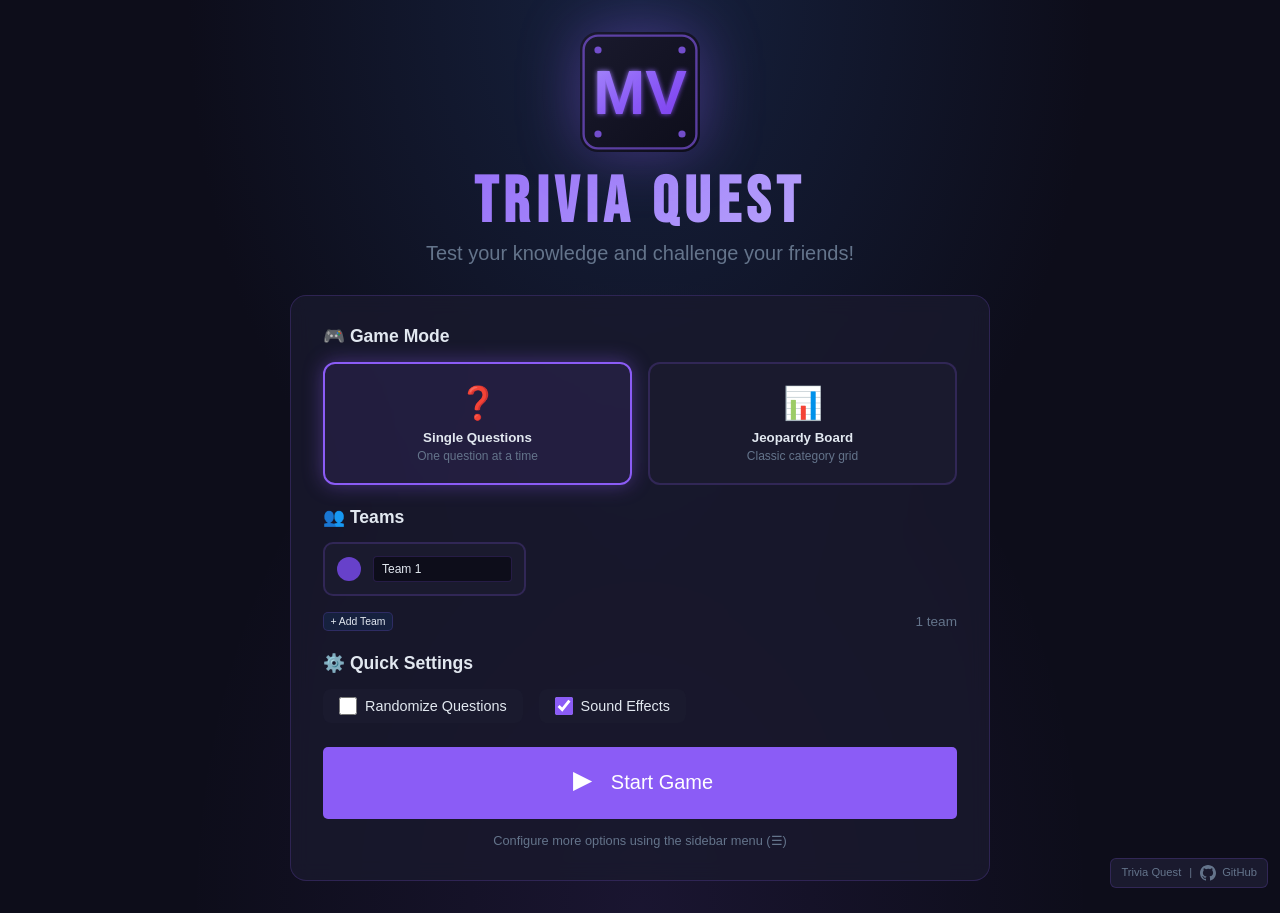
==== commit 4e36e713: "- Updated quizState configuration to include accountsEnabled and passkeySupport. - Implemented logic" ====
--- a/app/index.html
+++ b/app/index.html
@@ -23,7 +23,7 @@
             <span class="hamburger"></span>
         </button>
         <div class="app-nav-brand">
-            <img src="logo.svg" alt="Logo" class="app-nav-logo">
+            <img src="logo.svg" alt="Logo" class="app-nav-logo" id="navLogo">
             <span class="app-nav-title">${APP_TITLE}</span>
         </div>
         <div class="app-nav-links" id="appNavLinks">
@@ -217,6 +217,21 @@
                 <h3>🎨 Theme</h3>
                 <div class="section-content">
                     <div class="theme-selector" id="themeOptions"></div>
+                </div>
+            </section>
+
+            <!-- Logo (visible when accounts are disabled) -->
+            <section class="control-section collapsed hidden" data-section="logo" id="hostLogoSection">
+                <h3>🖼️ Logo</h3>
+                <div class="section-content">
+                    <div class="logo-preview-wrap">
+                        <img id="hostLogoPreview" src="logo.svg" alt="Current logo" class="logo-preview-img">
+                    </div>
+                    <label class="btn btn-secondary" style="width:100%;text-align:center;cursor:pointer;margin-top:.5rem">
+                        📁 Upload Logo
+                        <input type="file" id="hostLogoInput" accept="image/*" hidden>
+                    </label>
+                    <button class="btn btn-sm" id="hostLogoResetBtn" style="width:100%;margin-top:.35rem;background:var(--destructive);color:#fff">Reset to Default</button>
                 </div>
             </section>
 
@@ -553,51 +568,67 @@
 
         <!-- ==================== QUIZ MODE SCREENS ==================== -->
 
-        <!-- User Registration/Login Screen (Quiz Mode) -->
-        <section class="quiz-auth-screen hidden" id="quizAuthScreen">
-            <div class="quiz-auth-content">
-                <div class="quiz-auth-hero">
-                    <img src="logo.svg" alt="Trivia Quest Logo" class="welcome-logo">
-                    <h1 class="welcome-title">${APP_TITLE}</h1>
-                    <p class="welcome-subtitle" id="quizSessionName">Loading quiz...</p>
-                </div>
-                <div class="setup-card quiz-auth-card">
-                    <div class="quiz-auth-tabs">
-                        <button class="quiz-auth-tab active" data-auth-tab="register" id="authRegisterTab">Register</button>
-                        <button class="quiz-auth-tab" data-auth-tab="login" id="authLoginTab">Sign In</button>
-                    </div>
-                    <form class="quiz-auth-form" id="registerForm" autocomplete="on">
-                        <div class="form-group">
-                            <label for="regUsername">Username</label>
-                            <input type="text" id="regUsername" name="username" placeholder="Enter your name..." maxlength="30" autocomplete="username">
-                        </div>
-                        <div class="form-group hidden" id="regPasswordGroup">
-                            <label for="regPassword">Password</label>
-                            <input type="password" id="regPassword" name="password" placeholder="Choose a password..." minlength="4" autocomplete="new-password">
-                        </div>
-                        <button type="submit" class="btn btn-primary btn-lg" id="registerBtn" style="width:100%">
-                            <span class="btn-icon">✏️</span> Register & Start Quiz
-                        </button>
-                        <p class="quiz-auth-error hidden" id="registerError"></p>
-                    </form>
-                    <form class="quiz-auth-form hidden" id="loginForm" autocomplete="on">
-                        <div class="form-group">
-                            <label for="loginUsername">Username</label>
-                            <input type="text" id="loginUsername" name="username" placeholder="Enter your username..." maxlength="30" autocomplete="username">
-                        </div>
-                        <div class="form-group hidden" id="loginPasswordGroup">
-                            <label for="loginPassword">Password</label>
-                            <input type="password" id="loginPassword" name="password" placeholder="Enter your password..." autocomplete="current-password">
-                        </div>
-                        <button type="submit" class="btn btn-primary btn-lg" id="loginBtn" style="width:100%">
-                            <span class="btn-icon">🔑</span> Sign In & Continue
-                        </button>
-                        <p class="quiz-auth-error hidden" id="loginError"></p>
-                    </form>
-
-                </div>
-            </div>
-        </section>
+        <!-- Auth Modal (login/register) — Cross-Canvas style -->
+        <div class="auth-modal-overlay hidden" id="quizAuthScreen" role="dialog" aria-modal="true" aria-label="Account">
+            <div class="auth-dialog">
+                <div class="auth-dialog-header">
+                    <img src="logo.svg" alt="Logo" class="auth-logo" id="authLogo">
+                    <h2>${APP_TITLE} — Account</h2>
+                </div>
+                <p class="auth-intro" id="authIntroText">Sign in to participate in the quiz.</p>
+                <div id="authError" class="auth-error hidden"></div>
+
+                <div class="auth-tabs" id="authTabBar">
+                    <button class="auth-tab active" id="authRegisterTab" type="button">Register</button>
+                    <button class="auth-tab" id="authLoginTab" type="button">Sign In</button>
+                </div>
+
+                <!-- Register Form -->
+                <form class="auth-form" id="registerForm" autocomplete="on">
+                    <label class="auth-field">
+                        <span class="auth-label">Username</span>
+                        <input type="text" id="regUsername" name="username" placeholder="Choose a username…" maxlength="32" autocomplete="username" class="auth-input">
+                    </label>
+                    <label class="auth-field hidden" id="regPasswordGroup">
+                        <span class="auth-label">Password</span>
+                        <input type="password" id="regPassword" name="password" placeholder="Min 8 chars, upper+lower+digit…" autocomplete="new-password" class="auth-input">
+                    </label>
+                    <button type="submit" class="auth-submit" id="registerBtn">Register &amp; Start</button>
+                    <div class="auth-passkey-section hidden" id="regPasskeySection">
+                        <div class="auth-divider">or, skip the password</div>
+                        <p class="auth-guest-note">Enter your username above, then confirm with your device biometrics or PIN.</p>
+                        <button type="button" class="auth-passkey-btn" id="regPasskeyBtn">🔑 Register with Passkey</button>
+                    </div>
+                </form>
+
+                <!-- Login Form -->
+                <form class="auth-form hidden" id="loginForm" autocomplete="on">
+                    <label class="auth-field">
+                        <span class="auth-label">Username</span>
+                        <input type="text" id="loginUsername" name="username" placeholder="Your username…" maxlength="32" autocomplete="username" class="auth-input">
+                    </label>
+                    <label class="auth-field hidden" id="loginPasswordGroup">
+                        <span class="auth-label">Password</span>
+                        <input type="password" id="loginPassword" name="password" placeholder="Password…" autocomplete="current-password" class="auth-input">
+                    </label>
+                    <label class="auth-remember" id="loginRememberGroup">
+                        <input type="checkbox" id="loginRemember" checked>
+                        <span> Remember me</span>
+                    </label>
+                    <button type="submit" class="auth-submit" id="loginBtn">Sign In</button>
+                    <div class="auth-passkey-section hidden" id="loginPasskeySection">
+                        <div class="auth-divider">or</div>
+                        <button type="button" class="auth-passkey-btn" id="loginPasskeyBtn">🔑 Sign in with Passkey</button>
+                    </div>
+                </form>
+
+                <!-- Continue as Guest (freeplay) -->
+                <div class="auth-guest-section" id="authGuestSection">
+                    <p class="auth-guest-note">Just want to play? Use Freeplay — no account needed.</p>
+                    <button type="button" class="auth-guest-btn" id="authGuestBtn">Continue without Account</button>
+                </div>
+            </div>
+        </div>
 
         <!-- Quiz Taking Screen -->
         <section class="quiz-play-screen hidden" id="quizPlayScreen">
@@ -651,7 +682,13 @@
             <div class="modal-content" style="max-width:460px">
                 <h2 style="margin-bottom:1rem">👤 My Profile</h2>
                 <div class="profile-header">
-                    <div class="profile-avatar" id="profileAvatar">?</div>
+                    <div class="profile-avatar-wrap">
+                        <div class="profile-avatar" id="profileAvatar">?</div>
+                        <label class="profile-avatar-edit" title="Upload photo">
+                            📷
+                            <input type="file" id="profileAvatarInput" accept="image/*" hidden>
+                        </label>
+                    </div>
                     <div class="profile-summary">
                         <span class="profile-username" id="profileUsername">username</span>
                         <span class="profile-joined" id="profileJoined">Joined: -</span>
@@ -703,6 +740,14 @@
             <div class="modal-content" style="max-width:460px">
                 <h2 style="margin-bottom:1rem">✏️ Edit User</h2>
                 <input type="hidden" id="editUserId">
+                <div style="display:flex;align-items:center;gap:1rem;margin-bottom:1rem">
+                    <div class="profile-avatar" id="editUserAvatarPreview" style="width:56px;height:56px;font-size:1.2rem">?</div>
+                    <label class="btn btn-secondary btn-sm" style="cursor:pointer">
+                        📷 Change Photo
+                        <input type="file" id="editUserAvatarInput" accept="image/*" hidden>
+                    </label>
+                    <input type="hidden" id="editUserAvatarUserId">
+                </div>
                 <div class="form-group">
                     <label for="editUserUsername">Username</label>
                     <input type="text" id="editUserUsername" maxlength="30">
@@ -735,12 +780,85 @@
                 </div>
                 <div class="form-group">
                     <label for="editUserPassword">New Password <small>(leave blank to keep current)</small></label>
-                    <input type="password" id="editUserPassword" placeholder="New password...">
+                    <input type="password" id="editUserPassword" placeholder="New password..." autocomplete="new-password">
                 </div>
                 <p class="quiz-auth-error hidden" id="editUserError"></p>
                 <div class="modal-actions">
                     <button class="btn btn-primary" id="editUserSaveBtn">Save Changes</button>
                     <button class="btn btn-secondary" id="editUserCancelBtn">Cancel</button>
+                </div>
+            </div>
+        </div>
+
+        <!-- Admin Create User Modal -->
+        <div class="modal-overlay hidden" id="adminCreateUserModal" role="dialog" aria-modal="true">
+            <div class="modal-content" style="max-width:460px">
+                <h2 style="margin-bottom:1rem">➕ Create User</h2>
+                <div class="form-group">
+                    <label for="createUserUsername">Username <span style="color:var(--destructive)">*</span></label>
+                    <input type="text" id="createUserUsername" placeholder="e.g. jsmith" maxlength="32" autocomplete="off">
+                </div>
+                <div class="form-group">
+                    <label for="createUserPassword">Password <span id="createUserPwOptional" style="color:var(--text-muted);font-weight:400">(optional)</span></label>
+                    <input type="password" id="createUserPassword" placeholder="Password..." maxlength="128" autocomplete="new-password">
+                </div>
+                <div class="form-group">
+                    <label for="createUserDisplayName">Display Name</label>
+                    <input type="text" id="createUserDisplayName" placeholder="Display name" maxlength="50">
+                </div>
+                <div class="form-group">
+                    <label for="createUserEmail">Email</label>
+                    <input type="email" id="createUserEmail" placeholder="Email" maxlength="100">
+                </div>
+                <div class="form-row">
+                    <div class="form-group">
+                        <label for="createUserRole">Role</label>
+                        <input type="text" id="createUserRole" placeholder="Role" maxlength="50">
+                    </div>
+                    <div class="form-group">
+                        <label for="createUserOrg">Organization</label>
+                        <input type="text" id="createUserOrg" placeholder="Organization" maxlength="100">
+                    </div>
+                </div>
+                <p class="quiz-auth-error hidden" id="createUserError"></p>
+                <div class="modal-actions">
+                    <button class="btn btn-primary" id="createUserSaveBtn">Create User</button>
+                    <button class="btn btn-secondary" id="createUserCancelBtn">Cancel</button>
+                </div>
+            </div>
+        </div>
+
+        <!-- Admin Reset Password Modal -->
+        <div class="modal-overlay hidden" id="adminResetPwModal" role="dialog" aria-modal="true">
+            <div class="modal-content" style="max-width:400px">
+                <h2 style="margin-bottom:0.25rem">🔑 Reset Password</h2>
+                <p id="resetPwUsername" style="margin-bottom:1rem;color:var(--text-muted)"></p>
+                <input type="hidden" id="resetPwUserId">
+                <div class="form-group">
+                    <label for="resetPwNew">New Password</label>
+                    <input type="password" id="resetPwNew" placeholder="New password..." maxlength="128" autocomplete="new-password">
+                </div>
+                <div class="form-group">
+                    <label for="resetPwConfirm">Confirm Password</label>
+                    <input type="password" id="resetPwConfirm" placeholder="Confirm password..." maxlength="128" autocomplete="new-password">
+                </div>
+                <p class="quiz-auth-error hidden" id="resetPwError"></p>
+                <div class="modal-actions">
+                    <button class="btn btn-primary" id="resetPwSaveBtn">Set Password</button>
+                    <button class="btn btn-secondary" id="resetPwCancelBtn">Cancel</button>
+                </div>
+            </div>
+        </div>
+
+        <!-- User Quiz History Modal (admin) -->
+        <div class="modal-overlay hidden" id="userHistoryModal" role="dialog" aria-modal="true">
+            <div class="modal-content" style="max-width:680px;max-height:82vh;overflow-y:auto">
+                <div class="modal-header">
+                    <h2 id="userHistoryTitle">Quiz History</h2>
+                    <button class="btn btn-secondary btn-icon" id="userHistoryCloseBtn">&times;</button>
+                </div>
+                <div id="userHistoryBody" style="margin-top:1rem">
+                    <p class="empty-state">Loading…</p>
                 </div>
             </div>
         </div>
@@ -786,15 +904,31 @@
                 <!-- Sessions Tab -->
                 <div class="admin-tab-content active" id="adminSessionsTab">
                     <!-- Freeplay Toggle -->
-                    <div class="admin-freeplay-row">
+                    <div class="admin-freeplay-row" id="adminFreeplayRow">
                         <div class="freeplay-info">
                             <span class="freeplay-label">Freeplay Mode</span>
-                            <span class="freeplay-desc">Allow users to play without an active session</span>
+                            <span class="freeplay-desc">Allow users to play without an active quiz session</span>
                         </div>
                         <label class="toggle-switch" id="adminToggleFreeplay">
                             <input type="checkbox" id="freeplayToggleInput">
                             <span class="toggle-slider"></span>
                         </label>
+                    </div>
+
+                    <!-- Logo Upload (admin) -->
+                    <div class="admin-logo-row">
+                        <div class="admin-logo-info">
+                            <span class="freeplay-label">App Logo</span>
+                            <span class="freeplay-desc">Replaces the default logo.svg everywhere</span>
+                        </div>
+                        <div class="admin-logo-actions">
+                            <img id="adminLogoPreview" src="logo.svg" alt="Current logo" class="admin-logo-thumb">
+                            <label class="btn btn-secondary btn-sm" style="cursor:pointer">
+                                📁 Upload
+                                <input type="file" id="adminLogoInput" accept="image/*" hidden>
+                            </label>
+                            <button class="btn btn-sm" id="adminLogoResetBtn" style="background:var(--destructive);color:#fff">Reset</button>
+                        </div>
                     </div>
 
                     <div class="admin-section-header">
@@ -935,8 +1069,9 @@
                     </div>
                     <div class="admin-section-header">
                         <h2>Registered Users</h2>
-                        <div class="admin-search-wrap">
+                        <div style="display:flex;gap:0.5rem;align-items:center;flex-wrap:wrap">
                             <input type="text" id="userSearchInput" class="admin-search" placeholder="Search users...">
+                            <button class="btn btn-primary btn-sm" id="createUserBtn">➕ New User</button>
                         </div>
                     </div>
                     <div class="users-list">
--- a/app/style.css
+++ b/app/style.css
@@ -3610,7 +3610,9 @@
     background: var(--card);
     border-bottom: 1px solid var(--border);
     overflow-x: auto;
-    position: relative;
+    position: sticky;
+    top: 52px;
+    z-index: 50;
 }
 
 .admin-tab {
@@ -3946,9 +3948,11 @@
     padding: 0.5rem 0.85rem;
     border-radius: 8px;
     border: 1px solid var(--border);
-    background: var(--input);
+    background: var(--card);
     color: var(--foreground);
     font-size: 0.875rem;
+    -webkit-appearance: none;
+    appearance: none;
 }
 
 /* --- Admin Card (generic bordered section) --- */
@@ -4870,4 +4874,113 @@
     .form-row {
         flex-direction: column;
     }
-}+}
+/* ==================== AUTH MODAL (Cross-Canvas style) ==================== */
+.auth-modal-overlay {
+    position: fixed;
+    inset: 0;
+    background: rgba(0, 0, 0, 0.75);
+    display: flex;
+    align-items: center;
+    justify-content: center;
+    z-index: 9500;
+    padding: 1rem;
+    backdrop-filter: blur(4px);
+}
+.auth-modal-overlay.hidden { display: none; }
+.auth-dialog {
+    background: var(--card, #111);
+    border: 1px solid var(--border, rgba(139,92,246,0.2));
+    border-radius: 18px;
+    padding: 2rem 2rem 1.5rem;
+    width: 100%;
+    max-width: 420px;
+    box-shadow: 0 24px 64px rgba(0,0,0,0.6);
+}
+.auth-dialog-header { display: flex; align-items: center; gap: .75rem; margin-bottom: .5rem; }
+.auth-logo { width: 36px; height: 36px; flex-shrink: 0; border-radius: 8px; }
+.auth-dialog-header h2 { font-size: 1.1rem; font-weight: 700; color: var(--foreground, #e2e8f0); margin: 0; }
+.auth-intro { font-size: .875rem; color: var(--muted-foreground, #64748b); margin-bottom: 1.25rem; }
+.auth-error {
+    background: rgba(239,68,68,.1); border: 1px solid rgba(239,68,68,.3);
+    color: #f87171; font-size: .875rem; padding: .6rem .9rem; border-radius: 8px; margin-bottom: 1rem;
+}
+.auth-tabs { display: flex; gap: 4px; background: var(--secondary, rgba(26,26,46,.8)); border-radius: 10px; padding: 4px; margin-bottom: 1.25rem; }
+.auth-tab { flex: 1; padding: .55rem .75rem; border: none; background: transparent; color: var(--muted-foreground, #64748b); cursor: pointer; font-weight: 600; font-size: .9rem; border-radius: 7px; transition: all .2s; }
+.auth-tab.active { background: var(--primary, #8b5cf6); color: var(--primary-foreground, #fff); box-shadow: 0 2px 8px rgba(139,92,246,.3); }
+.auth-form { display: flex; flex-direction: column; gap: .85rem; margin-bottom: .5rem; }
+.auth-field { display: flex; flex-direction: column; gap: .35rem; }
+.auth-label { font-size: .82rem; font-weight: 600; color: var(--foreground, #e2e8f0); }
+.auth-input {
+    padding: .65rem .9rem; border-radius: 10px;
+    border: 1px solid var(--input, rgba(139,92,246,.2));
+    background: var(--secondary, rgba(26,26,46,.8));
+    color: var(--foreground, #e2e8f0); font-size: .9rem;
+    transition: border-color .2s, box-shadow .2s; outline: none; width: 100%;
+}
+.auth-input:focus { border-color: var(--primary, #8b5cf6); box-shadow: 0 0 0 3px rgba(139,92,246,.15); }
+.auth-remember { display: flex; align-items: center; gap: .5rem; font-size: .85rem; color: var(--muted-foreground, #64748b); cursor: pointer; }
+.auth-submit {
+    margin-top: .25rem; padding: .75rem;
+    background: var(--primary, #8b5cf6); color: var(--primary-foreground, #fff);
+    border: none; border-radius: 12px; font-size: .95rem; font-weight: 700;
+    cursor: pointer; transition: opacity .2s, transform .1s; width: 100%;
+}
+.auth-submit:hover { opacity: .9; } .auth-submit:active { transform: scale(.98); }
+.auth-passkey-section { margin-top: .5rem; display: flex; flex-direction: column; gap: .5rem; }
+.auth-divider { text-align: center; font-size: .8rem; color: var(--muted-foreground, #64748b); position: relative; padding: .25rem 0; }
+.auth-divider::before, .auth-divider::after { content: ''; position: absolute; top: 50%; width: 38%; height: 1px; background: var(--border, rgba(139,92,246,.2)); }
+.auth-divider::before { left: 0; } .auth-divider::after { right: 0; }
+.auth-passkey-btn {
+    padding: .65rem; background: transparent; color: var(--foreground, #e2e8f0);
+    border: 1px solid var(--border, rgba(139,92,246,.2)); border-radius: 12px;
+    font-size: .9rem; font-weight: 600; cursor: pointer; transition: background .2s, border-color .2s; width: 100%;
+}
+.auth-passkey-btn:hover { background: var(--secondary); border-color: var(--primary, #8b5cf6); }
+.auth-passkey-btn:disabled { opacity: .5; cursor: not-allowed; }
+.auth-guest-section { border-top: 1px solid var(--border); margin-top: 1rem; padding-top: .85rem; }
+.auth-guest-note { font-size: .78rem; color: var(--muted-foreground); margin-bottom: .6rem; line-height: 1.4; }
+.auth-guest-btn {
+    padding: .65rem; background: transparent; color: var(--muted-foreground);
+    border: 1px solid var(--border); border-radius: 12px; font-size: .875rem;
+    cursor: pointer; transition: color .2s, border-color .2s; width: 100%;
+}
+.auth-guest-btn:hover { color: var(--foreground); border-color: var(--muted-foreground); }
+
+/* ==================== PROFILE AVATAR UPLOAD ==================== */
+.profile-avatar-wrap { position: relative; flex-shrink: 0; }
+.profile-avatar-edit {
+    position: absolute; bottom: -4px; right: -4px; width: 26px; height: 26px;
+    background: var(--primary, #8b5cf6); color: #fff; border-radius: 50%;
+    display: flex; align-items: center; justify-content: center; font-size: .8rem;
+    cursor: pointer; transition: opacity .2s; z-index: 2;
+}
+.profile-avatar-edit:hover { opacity: .85; }
+
+/* ==================== ADMIN LOGO ROW ==================== */
+.admin-logo-row {
+    display: flex; justify-content: space-between; align-items: center;
+    padding: .75rem 0; margin-bottom: .5rem;
+    border-bottom: 1px solid var(--border); gap: 1rem; flex-wrap: wrap;
+}
+.admin-logo-info { flex: 1; }
+.admin-logo-actions { display: flex; align-items: center; gap: .5rem; flex-wrap: wrap; }
+.admin-logo-thumb { width: 36px; height: 36px; object-fit: contain; border-radius: 6px; border: 1px solid var(--border); background: var(--card); }
+
+/* ==================== HOST CONTROLS LOGO ==================== */
+.logo-preview-wrap { display: flex; justify-content: center; padding: .5rem; background: var(--bg-secondary); border-radius: 8px; border: 1px solid var(--border-color); }
+.logo-preview-img { max-width: 100%; max-height: 80px; object-fit: contain; }
+
+/* ==================== CYBER THEME ==================== */
+body.theme-cyber-green::before {
+    content: '';
+    position: fixed; inset: 0;
+    background: repeating-linear-gradient(0deg, transparent, transparent 2px, rgba(0,204,68,.012) 2px, rgba(0,204,68,.012) 4px);
+    pointer-events: none; z-index: 99999;
+}
+
+/* ==================== MAIN CONTENT - auth modal adjustments ==================== */
+.main-content:has(> .auth-modal-overlay:not(.hidden)) {
+    padding-top: 0;
+    padding-bottom: 0;
+}
